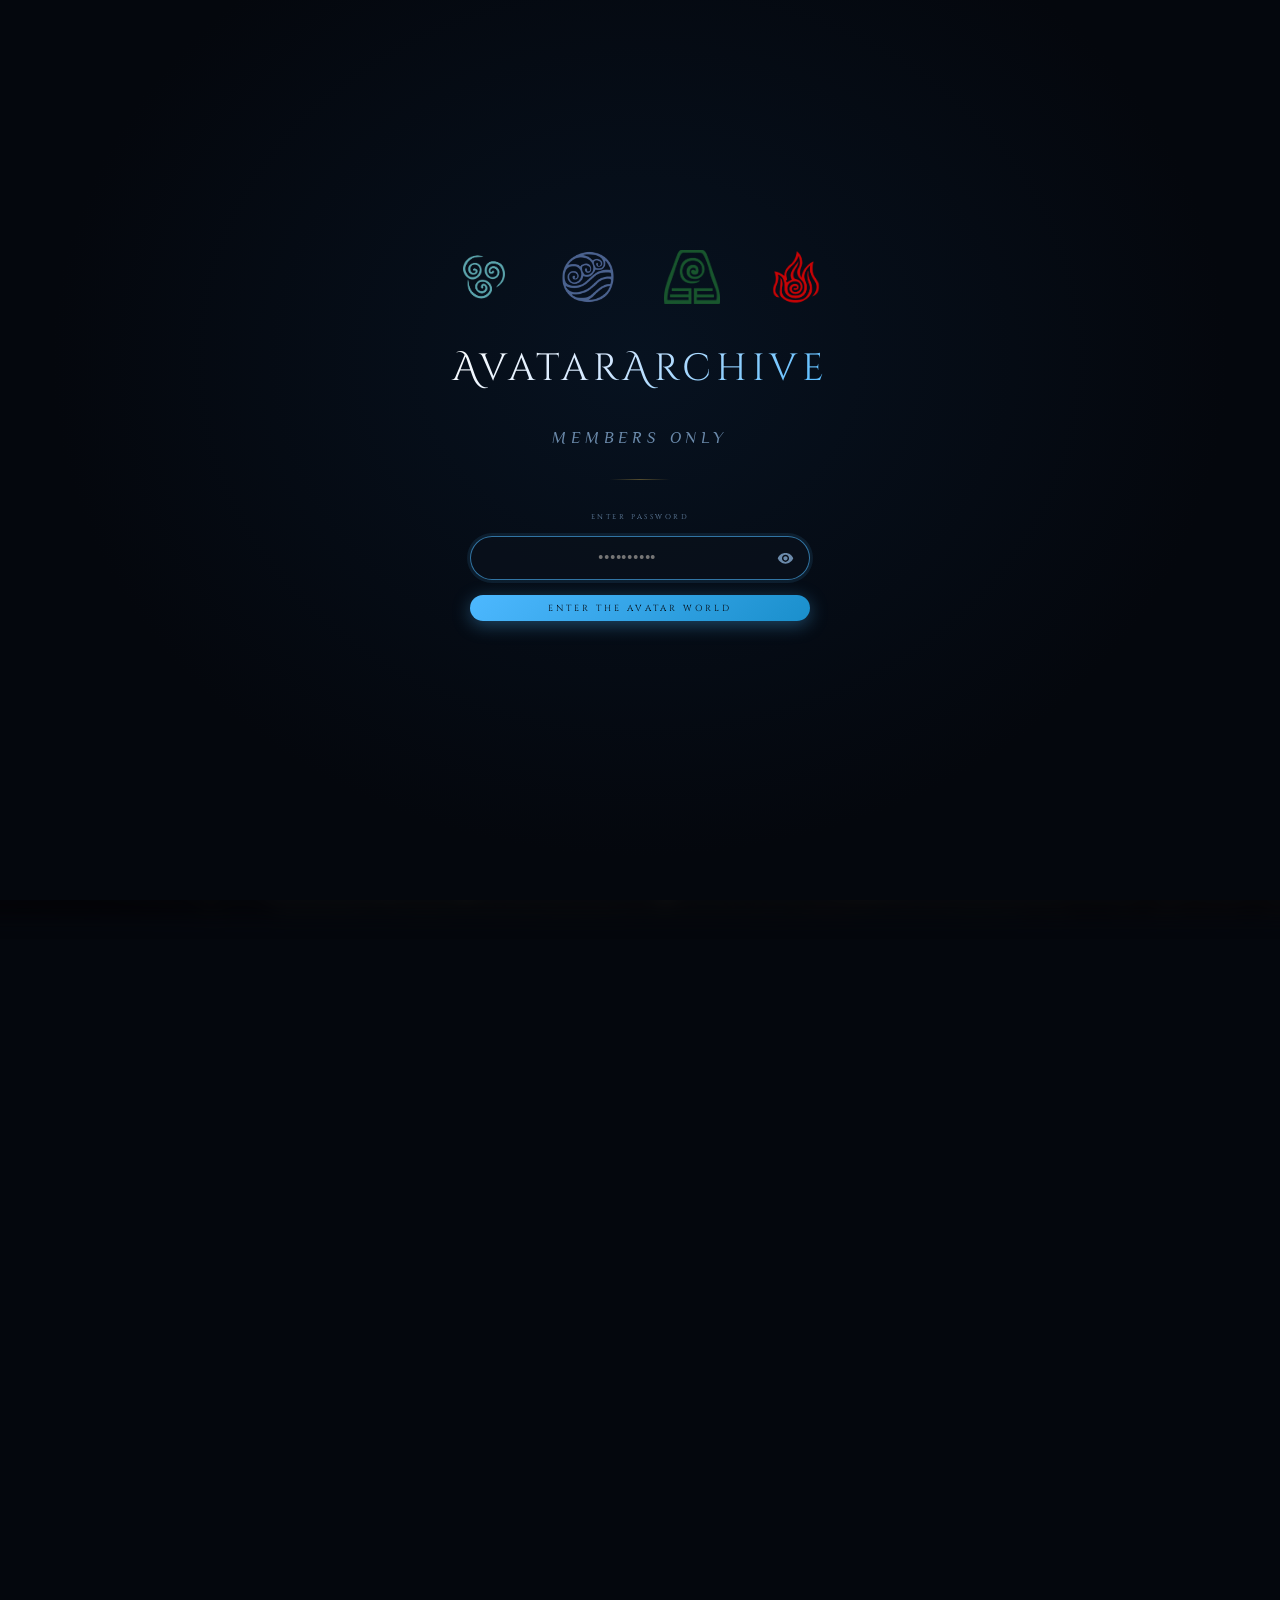
==== atla.html @ b3c2222e "a" ====
<!DOCTYPE html>
<html lang="en">
<head>
  <meta charset="UTF-8">
  <meta name="viewport" content="width=device-width, initial-scale=1.0, viewport-fit=cover">
  <title>Avatar: The Last Airbender — The Original Series</title>
  <meta name="theme-color" content="#04070d">
  <meta name="apple-mobile-web-app-capable" content="yes">
  <meta name="apple-mobile-web-app-status-bar-style" content="black-translucent">
  <meta name="apple-mobile-web-app-title" content="ATLA">
  <link rel="manifest" href="manifest.json">
  <link rel="apple-touch-icon" href="images/favicon.png">
  <link rel="icon" type="image/jpeg" href="images/favicon.png">
  <link rel="preconnect" href="https://fonts.googleapis.com">
  <link rel="preconnect" href="https://fonts.gstatic.com" crossorigin>
  <link rel="preconnect" href="https://github.com" crossorigin>
  <link rel="dns-prefetch" href="https://objects.githubusercontent.com">
  <link href="https://fonts.googleapis.com/css2?family=Cinzel:wght@400;500;700&family=Cinzel+Decorative:wght@400;700;900&family=Philosopher:ital,wght@0,400;0,700;1,400;1,700&display=swap" rel="stylesheet">
  <style>
    *, *::before, *::after { box-sizing: border-box; margin: 0; padding: 0; }
    :root {
      --deep:#04070d;--panel:#0a111c;--blue:#4db8ff;--white:#f0f4ff;
      --muted:#6b8aab;--dim:#2d3f56;--border:rgba(255,255,255,0.06);
      --gold:#c9a84c;--air:#f5c518;--water:#4db8ff;--earth:#6abf69;--fire:#f97316;
    }
    @keyframes slideUp    {from{opacity:0;transform:translateY(36px)}to{opacity:1;transform:translateY(0)}}
    @keyframes overlayOut {from{opacity:1}to{opacity:0}}

    @keyframes shimmer    {0%{background-position:-220% center;opacity:0}4%{opacity:1}30%{background-position:220% center;opacity:1}34%{opacity:0}100%{background-position:220% center;opacity:0}}
    @keyframes framePulse {0%,100%{box-shadow:0 0 0 1px rgba(201,168,76,.18),0 0 40px rgba(201,168,76,.13),0 0 80px rgba(201,168,76,.06),inset 0 1px 0 rgba(255,240,180,.18)}15%,34%{box-shadow:0 0 0 2px rgba(255,220,100,.65),0 0 55px rgba(201,168,76,.45),0 0 110px rgba(201,168,76,.22),inset 0 1px 0 rgba(255,240,180,.35)}}
    @keyframes pulseGlowAir   {0%,100%{filter:drop-shadow(0 0 4px #f5c518)}50%{filter:drop-shadow(0 0 14px #f5c518)}}
    @keyframes pulseGlowWater {0%,100%{filter:drop-shadow(0 0 4px #4db8ff)}50%{filter:drop-shadow(0 0 14px #4db8ff)}}
    @keyframes pulseGlowEarth {0%,100%{filter:drop-shadow(0 0 4px #6abf69)}50%{filter:drop-shadow(0 0 14px #6abf69)}}
    @keyframes pulseGlowFire  {0%,100%{filter:drop-shadow(0 0 4px #f97316)}50%{filter:drop-shadow(0 0 14px #f97316)}}
    @keyframes cornerGlowWater{0%,100%{filter:drop-shadow(0 0 3px #4db8ff)}50%{filter:drop-shadow(0 0 10px #4db8ff)}}
    @keyframes cornerGlowEarth{0%,100%{filter:drop-shadow(0 0 3px #6abf69)}50%{filter:drop-shadow(0 0 10px #6abf69)}}
    @keyframes cornerGlowFire {0%,100%{filter:drop-shadow(0 0 3px #f97316)}50%{filter:drop-shadow(0 0 10px #f97316)}}
    @keyframes cornerGlowAir  {0%,100%{filter:drop-shadow(0 0 3px #f5c518)}50%{filter:drop-shadow(0 0 10px #f5c518)}}
    @keyframes cardIn     {from{opacity:0;transform:translateY(10px)}to{opacity:1;transform:translateY(0)}}
    @keyframes skipPop    {from{opacity:0;transform:translateX(20px)}to{opacity:1;transform:translateX(0)}}
    @keyframes nextSlide  {from{opacity:0;transform:translateY(16px)}to{opacity:1;transform:translateY(0)}}

    body{background:var(--deep);color:var(--white);font-family:'Philosopher',Georgia,serif;min-height:100vh;overflow-x:hidden;}
    .bg-layer{position:fixed;inset:0;background-image:url('images/atlabg.png');background-size:cover;background-position:center top;filter:blur(8px) brightness(.22) saturate(1.4);transform:scale(1.04);z-index:0;}
    .bg-layer::after{content:'';position:absolute;inset:0;background:linear-gradient(to bottom,rgba(4,7,13,.55) 0%,transparent 35%,transparent 65%,rgba(4,7,13,.7) 100%);}

    /* Intro overlay */
    #introOverlay{position:fixed;inset:0;z-index:100;background:rgba(4,7,13,.72);backdrop-filter:blur(2px);display:flex;flex-direction:column;align-items:center;justify-content:center;gap:3rem;cursor:pointer;}
    #introOverlay.fade-out{animation:overlayOut .65s ease forwards;pointer-events:none;}
    .intro-tagline{font-family:'Philosopher',serif;font-size:clamp(.6rem,1.6vw,.8rem);font-style:italic;letter-spacing:.5em;text-transform:uppercase;color:rgba(240,244,255,.8);opacity:0;transition:opacity .6s ease .15s;}
    #introOverlay.symbols-in .intro-tagline{opacity:1;}
    .symbols-grid{display:grid;grid-template-columns:repeat(4,1fr);gap:clamp(2rem,5vw,5rem);align-items:center;justify-items:center;}
    @media(max-width:600px){.symbols-grid{grid-template-columns:repeat(2,1fr);gap:2rem}}
    .sym-item{display:flex;flex-direction:column;align-items:center;gap:.9rem;opacity:0;transform:scale(.78);transition:opacity .55s ease,transform .55s cubic-bezier(.22,1,.36,1);}
    #introOverlay.symbols-in .sym-item{opacity:1;transform:scale(1);}
    .sym-img{width:clamp(64px,8vw,100px);height:clamp(64px,8vw,100px);object-fit:contain;}
    .sym-item.air   .sym-img{animation:pulseGlowAir   2.6s ease-in-out infinite 0s;}
    .sym-item.water .sym-img{animation:pulseGlowWater 2.6s ease-in-out infinite .4s;}
    .sym-item.earth .sym-img{animation:pulseGlowEarth 2.6s ease-in-out infinite .8s;}
    .sym-item.fire  .sym-img{animation:pulseGlowFire  2.6s ease-in-out infinite 1.2s;}
    .sym-label{font-family:'Philosopher',serif;font-size:clamp(.55rem,1.3vw,.7rem);letter-spacing:.3em;text-transform:uppercase;}
    .sym-item.air   .sym-label{color:var(--air);}
    .sym-item.water .sym-label{color:var(--water);}
    .sym-item.earth .sym-label{color:var(--earth);}
    .sym-item.fire  .sym-label{color:var(--fire);}

    /* Page */
    .page{position:relative;z-index:1;min-height:100vh;display:flex;flex-direction:column;}
    .anim-header,.anim-title,.anim-sub,.anim-player{opacity:0;}
    body.page-ready .anim-header {animation:slideUp .7s cubic-bezier(.22,1,.36,1) .05s both;}
    body.page-ready .anim-title  {animation:slideUp .8s cubic-bezier(.22,1,.36,1) .18s both;}
    body.page-ready .anim-sub    {animation:slideUp .8s cubic-bezier(.22,1,.36,1) .30s both;}
    body.page-ready .anim-player {animation:slideUp .9s cubic-bezier(.22,1,.36,1) .42s both;}

    header{padding:1.4rem 4rem;padding-top:max(1.4rem,env(safe-area-inset-top));padding-left:max(4rem,env(safe-area-inset-left));padding-right:max(4rem,env(safe-area-inset-right));display:flex;align-items:center;justify-content:space-between;border-bottom:1px solid var(--border);}
    .back-link{font-family:'Cinzel',serif;font-size:.52rem;letter-spacing:.3em;text-transform:uppercase;color:var(--muted);text-decoration:none;border:1px solid var(--dim);padding:.4em 1.2em;border-radius:30px;transition:color .2s,border-color .2s;display:flex;align-items:center;gap:.5em;}
    .back-link:hover{color:var(--gold);border-color:rgba(201,168,76,.4);}
    .movie-link{font-family:'Cinzel',serif;font-size:.52rem;letter-spacing:.3em;text-transform:uppercase;color:var(--gold);text-decoration:none;border:1px solid rgba(201,168,76,.4);padding:.4em 1.4em;border-radius:30px;transition:color .2s,border-color .2s,background .2s;background:rgba(201,168,76,.06);display:flex;align-items:center;gap:.5em;}
    .movie-link:hover{background:rgba(201,168,76,.14);border-color:rgba(201,168,76,.7);color:#fff;}
    .header-tag{font-family:'Cinzel',serif;font-size:.55rem;letter-spacing:.35em;text-transform:uppercase;color:var(--muted);border:1px solid var(--dim);padding:.4em 1.2em;border-radius:30px;}
    .hero{text-align:center;padding:4rem 2rem 2.5rem;}
    .hero-main{font-family:'Cinzel Decorative',serif;font-weight:900;font-size:clamp(2rem,5vw,4rem);letter-spacing:.1em;background:linear-gradient(135deg,#fff 0%,#b3d4ff 50%,#4db8ff 100%);-webkit-background-clip:text;-webkit-text-fill-color:transparent;background-clip:text;margin-bottom:.4rem; overflow:visible; padding:0.05em 0.1em 0.15em; line-height:1.15;}
    .hero-sub{font-family:'Philosopher',serif;font-style:italic;font-size:clamp(.9rem,2.5vw,1.4rem);color:var(--muted);letter-spacing:.25em;margin-bottom:.6rem;}
    .hero-badge{display:inline-block;font-family:'Cinzel',serif;font-size:.5rem;letter-spacing:.3em;text-transform:uppercase;color:var(--gold);border:1px solid rgba(201,168,76,.35);padding:.35em 1.2em;border-radius:20px;background:rgba(201,168,76,.06);}

    /* Player */
    .player-section{width:100%;max-width:1400px;margin:0 auto;padding:0 clamp(1.5rem,5vw,4rem);}
    .now-playing-bar{display:flex;align-items:center;gap:1rem;padding:.8rem 1.2rem .8rem 0;margin-bottom:.5rem;opacity:0;transition:opacity .4s;}
    .np-dot{width:6px;height:6px;border-radius:50%;background:var(--blue);flex-shrink:0;animation:pulseGlowWater 2s ease-in-out infinite;}
    .np-label{font-family:'Cinzel',serif;font-size:.46rem;letter-spacing:.3em;text-transform:uppercase;color:var(--muted);white-space:nowrap;}
    .np-title{font-family:'Philosopher',serif;font-size:clamp(.85rem,1.5vw,1rem);color:var(--white);font-style:italic;}
    .np-ep{font-family:'Cinzel',serif;font-size:.48rem;letter-spacing:.2em;text-transform:uppercase;color:var(--muted);margin-left:auto;white-space:nowrap;}

    .player-frame{position:relative;padding:5px;border-radius:20px;background:linear-gradient(135deg,rgba(201,168,76,.75) 0%,rgba(120,95,40,.35) 25%,rgba(255,210,100,.55) 50%,rgba(120,95,40,.30) 75%,rgba(201,168,76,.70) 100%);box-shadow:0 0 0 1px rgba(201,168,76,.18),0 0 40px rgba(201,168,76,.13),0 0 80px rgba(201,168,76,.06),inset 0 1px 0 rgba(255,240,180,.18);}
    .player-frame::before{content:'';position:absolute;inset:0;border-radius:20px;background:linear-gradient(105deg,transparent 30%,rgba(255,235,130,.15) 44%,rgba(255,230,120,.55) 50%,rgba(255,235,130,.15) 56%,transparent 70%);background-size:250% 100%;pointer-events:none;z-index:2;opacity:0;}
    .player-frame.shimmer-active::before{animation:shimmer 9s ease-in-out infinite;}
    .player-frame.shimmer-active{animation:framePulse 9s ease-in-out infinite;}
    .corner{position:absolute;z-index:30;width:44px;height:44px;display:flex;align-items:center;justify-content:center;background:rgba(4,7,13,.85);border-radius:50%;box-shadow:0 0 0 1px rgba(201,168,76,.3);}
    .corner-img{width:26px;height:26px;object-fit:contain;opacity:.85;}
    .corner-tl{top:-20px;left:-20px}.corner-tr{top:-20px;right:-20px}.corner-bl{bottom:-20px;left:-20px}.corner-br{bottom:-20px;right:-20px}
    .corner-water{animation:cornerGlowWater 2.6s ease-in-out infinite .4s;}
    .corner-earth{animation:cornerGlowEarth 2.6s ease-in-out infinite .8s;}
    .corner-fire {animation:cornerGlowFire  2.6s ease-in-out infinite 1.2s;}
    .corner-air  {animation:cornerGlowAir   2.6s ease-in-out infinite 0s;}

    .player-shell{position:relative;background:#000;border-radius:16px;overflow:hidden;}
    .player-shell.idle{cursor:none;}
    #mainVideo{display:block;width:100%;aspect-ratio:4/3;background:#000;pointer-events:none;object-fit:contain;}
    :fullscreen #mainVideo,:-webkit-full-screen #mainVideo{width:100vw;height:100vh;max-width:100%;max-height:100%;aspect-ratio:unset;object-fit:contain;}
    .big-play{position:absolute;top:50%;left:50%;transform:translate(-50%,-50%);width:80px;height:80px;border-radius:50%;background:rgba(0,0,0,.4);border:1px solid rgba(255,255,255,.15);backdrop-filter:blur(10px);display:flex;align-items:center;justify-content:center;z-index:10;pointer-events:none;transition:all .4s ease;}
    .big-play svg{width:28px;height:28px;fill:var(--white);margin-left:4px;}
    .big-play.hidden{opacity:0;transform:translate(-50%,-50%) scale(.9);}
    .click-area{position:absolute;inset:0;z-index:11;cursor:pointer;}
    #bufferSpinner{position:absolute;top:50%;left:50%;transform:translate(-50%,-50%);width:44px;height:44px;z-index:15;display:none;pointer-events:none;}
    #bufferSpinner::before{content:'';position:absolute;inset:0;border-radius:50%;border:3px solid rgba(255,255,255,.15);border-top-color:rgba(255,255,255,.8);animation:spinRing .75s linear infinite;}
    @keyframes spinRing{to{transform:rotate(360deg);}}
    @keyframes spinRingReverse{to{transform:rotate(-360deg);}}

    /* Captions */
    #captionBox{position:absolute;bottom:100px;left:50%;transform:translateX(-50%);z-index:19;text-align:center;pointer-events:none;width:max-content;max-width:75%;display:none;opacity:0;transition:opacity .2s;}
    #captionBox.visible{opacity:1;}
    #captionBox span{display:inline;background:rgba(0,0,0,.78);color:#fff;font-family:'Philosopher',serif;font-size:clamp(.9rem,1.8vw,1.2rem);line-height:1.7;padding:.25em .6em;border-radius:3px;box-decoration-break:clone;-webkit-box-decoration-break:clone;text-shadow:0 1px 3px rgba(0,0,0,.6);}
    :fullscreen #captionBox,:-webkit-full-screen #captionBox{bottom:90px;}

    /* Skip Intro */
    #skipIntroBtn{
      position:absolute;bottom:90px;right:24px;z-index:200;
      font-family:'Cinzel',serif;font-size:.56rem;letter-spacing:.2em;text-transform:uppercase;
      color:var(--white);background:rgba(10,15,25,.8);backdrop-filter:blur(12px);
      border:1px solid rgba(255,255,255,.22);border-radius:6px;
      padding:.7em 1.5em;cursor:pointer;display:none;
      transition:background .2s,border-color .2s,color .2s;
      animation:skipPop .35s cubic-bezier(.22,1,.36,1) both;
    }
    #skipIntroBtn:hover{background:rgba(77,184,255,.15);border-color:var(--blue);color:var(--blue);}
    :fullscreen #skipIntroBtn,:-webkit-full-screen #skipIntroBtn{bottom:max(80px,env(safe-area-inset-bottom) + 70px);right:max(32px,env(safe-area-inset-right) + 16px);z-index:9999;}

    /* Next Episode panel */
    #nextEpPanel{
      position:absolute;bottom:90px;right:24px;z-index:200;
      background:rgba(8,12,22,.9);backdrop-filter:blur(20px);
      border:1px solid rgba(255,255,255,.1);border-radius:14px;
      padding:1.2rem 1.4rem;min-width:250px;max-width:310px;
      display:none;
      animation:nextSlide .4s cubic-bezier(.22,1,.36,1) both;
    }
    #nextEpPanel.visible{display:block;}
    :fullscreen #nextEpPanel,:-webkit-full-screen #nextEpPanel{bottom:max(80px,env(safe-area-inset-bottom) + 70px);right:max(32px,env(safe-area-inset-right) + 16px);z-index:9999;}
    .nep-eyebrow{font-family:'Cinzel',serif;font-size:.44rem;letter-spacing:.3em;text-transform:uppercase;color:var(--muted);margin-bottom:.35rem;}
    .nep-title{font-family:'Philosopher',serif;font-size:.98rem;color:var(--white);margin-bottom:.85rem;line-height:1.35;font-style:italic;}
    .nep-btn{width:100%;font-family:'Cinzel',serif;font-size:.52rem;letter-spacing:.18em;text-transform:uppercase;background:var(--blue);color:#000;border:none;border-radius:7px;padding:.75em 1em;cursor:pointer;transition:filter .2s;position:relative;overflow:hidden;}
    .nep-btn:hover{filter:brightness(1.15);}
    .nep-progress{position:absolute;left:0;top:0;bottom:0;background:rgba(0,0,0,.2);pointer-events:none;}
    .nep-skip{display:block;font-family:'Philosopher',serif;font-style:italic;font-size:.72rem;color:var(--muted);margin-top:.5rem;text-align:center;cursor:pointer;transition:color .2s;}
    .nep-skip:hover{color:var(--white);}

    /* Controls — floating centered pill */
    .controls{position:absolute;bottom:18px;left:50%;transform:translateX(-50%);width:calc(100% - 48px);max-width:700px;z-index:20;background:rgba(8,12,22,.78);backdrop-filter:blur(28px);border:1px solid rgba(255,255,255,.10);border-radius:18px;padding:12px 20px;transition:opacity .4s ease,transform .4s ease;}
    .player-shell.idle .controls{opacity:0;pointer-events:none;transform:translateX(-50%) translateY(8px);}
    @media(max-width:768px){
      .controls{bottom:10px;width:calc(100% - 20px);padding:8px 12px;border-radius:14px;}
      .ctrls-row{flex-wrap:nowrap;gap:4px;}
      .vol-wrap{display:none;}
      .time-disp{font-size:.55rem;margin-left:4px;}
      header{padding:max(1rem,env(safe-area-inset-top)) max(1.2rem,env(safe-area-inset-right)) 1rem max(1.2rem,env(safe-area-inset-left));}
    }
    /* Speed button + popup */
    .speed-wrap{display:flex;align-items:center;position:relative;}
    .speed-btn{background:none;border:1px solid transparent;cursor:pointer;font-family:'Cinzel',serif;font-size:.5rem;letter-spacing:.06em;color:rgba(255,255,255,.6);padding:.3em .55em;border-radius:4px;transition:color .2s,border-color .2s;white-space:nowrap;}
    .speed-btn:hover{color:var(--white);border-color:rgba(255,255,255,.25);}
    .speed-btn.active{color:var(--blue);border-color:var(--blue);}
    .speed-menu{position:absolute;bottom:calc(100% + 10px);right:0;background:rgba(6,10,20,.97);border:1px solid rgba(255,255,255,.13);border-radius:12px;padding:5px;display:none;flex-direction:column;min-width:72px;backdrop-filter:blur(24px);box-shadow:0 8px 32px rgba(0,0,0,.6);z-index:50;}
    .speed-menu.open{display:flex;}
    .speed-opt{font-family:'Cinzel',serif;font-size:.48rem;letter-spacing:.06em;color:rgba(255,255,255,.55);padding:.45em .8em;border-radius:7px;cursor:pointer;text-align:center;transition:background .15s,color .15s;}
    .speed-opt:hover{background:rgba(255,255,255,.08);color:var(--white);}
    .speed-opt.active{color:var(--blue);background:rgba(77,184,255,.08);}
    /* Picture Quality panel */
    .pq-wrap{display:flex;align-items:center;position:relative;}
    .pq-btn{background:none;border:1px solid transparent;cursor:pointer;font-family:'Cinzel',serif;font-size:.52rem;letter-spacing:.04em;color:rgba(255,255,255,.6);padding:.3em .55em;border-radius:4px;transition:color .2s,border-color .2s;line-height:1;}
    .pq-btn:hover{color:var(--white);border-color:rgba(255,255,255,.25);}
    .pq-btn.active{color:var(--gold);border-color:rgba(201,168,76,.6);}
    .pq-menu{position:absolute;bottom:calc(100% + 10px);right:0;background:rgba(6,10,20,.97);border:1px solid rgba(255,255,255,.13);border-radius:12px;padding:12px 14px;display:none;flex-direction:column;gap:8px;min-width:170px;backdrop-filter:blur(24px);box-shadow:0 8px 32px rgba(0,0,0,.6);z-index:50;}
    .pq-menu.open{display:flex;}
    .pq-row{display:flex;align-items:center;gap:8px;}
    .pq-label{font-family:'Cinzel',serif;font-size:.44rem;letter-spacing:.1em;color:var(--muted);white-space:nowrap;min-width:64px;}
    .pq-slider{-webkit-appearance:none;appearance:none;flex:1;height:3px;border-radius:4px;cursor:pointer;outline:none;border:none;background:rgba(255,255,255,.15);}
    .pq-slider::-webkit-slider-thumb{-webkit-appearance:none;width:12px;height:12px;border-radius:50%;background:var(--gold);cursor:pointer;}
    .pq-slider::-moz-range-thumb{width:12px;height:12px;border-radius:50%;background:var(--gold);cursor:pointer;border:none;}
    .pq-val{font-family:'Cinzel',serif;font-size:.44rem;color:var(--muted);min-width:30px;text-align:right;}
    .pq-reset{font-family:'Cinzel',serif;font-size:.42rem;letter-spacing:.1em;text-transform:uppercase;color:rgba(255,255,255,.3);border:none;background:none;cursor:pointer;padding:.3em 0;text-align:center;transition:color .2s;}
    .pq-reset:hover{color:var(--white);}
    /* OSD toast */
    @keyframes osdIn{from{opacity:0;transform:translate(-50%,-50%) scale(.85);}to{opacity:1;transform:translate(-50%,-50%) scale(1);}}
    @keyframes osdOut{from{opacity:1;}to{opacity:0;}}
    #osdToast{position:absolute;top:50%;left:50%;transform:translate(-50%,-50%);background:rgba(10,15,28,.72);backdrop-filter:blur(14px);border:1px solid rgba(255,255,255,.12);border-radius:12px;padding:.7em 1.3em;font-family:'Cinzel',serif;font-size:.7rem;letter-spacing:.2em;text-transform:uppercase;color:var(--white);pointer-events:none;z-index:25;opacity:0;}
    #osdToast.show{animation:osdIn .18s ease forwards;}
    #osdToast.hide{animation:osdOut .35s ease forwards;}
    .progress{position:relative;height:18px;display:flex;align-items:center;margin-bottom:10px;cursor:pointer;}
    .progress-track{position:absolute;left:0;right:0;height:3px;background:rgba(255,255,255,.1);border-radius:4px;}
    .prog-buf{position:absolute;left:0;top:0;bottom:0;background:rgba(255,255,255,.18);border-radius:4px;width:0%;pointer-events:none;}
    .prog-fill{position:absolute;left:0;top:0;bottom:0;background:var(--blue);border-radius:4px;width:0%;}
    .prog-thumb{position:absolute;top:50%;left:0%;width:13px;height:13px;border-radius:50%;background:var(--white);transform:translate(-50%,-50%);opacity:0;transition:opacity .2s;pointer-events:none;box-shadow:0 0 4px rgba(0,0,0,.5);}
    .progress:hover .prog-thumb{opacity:1;}
    .ctrls-row{display:flex;align-items:center;gap:10px;}
    .cbtn{background:none;border:none;cursor:pointer;color:rgba(255,255,255,.6);width:36px;height:36px;display:flex;align-items:center;justify-content:center;transition:color .2s;}
    .cbtn:hover{color:var(--white);}
    .cbtn svg{width:20px;height:20px;}
    #ccBtn{font-family:'Cinzel',serif;font-size:.52rem;font-weight:700;letter-spacing:.06em;border-radius:4px;border:1px solid transparent;transition:color .2s,border-color .2s;}
    #ccBtn.active{color:var(--blue);border-color:var(--blue);}
    .vol-wrap{display:flex;align-items:center;gap:6px;}
    .vol-slider{-webkit-appearance:none;appearance:none;width:70px;height:3px;border-radius:4px;cursor:pointer;outline:none;border:none;}
    .vol-slider::-webkit-slider-thumb{-webkit-appearance:none;width:12px;height:12px;border-radius:50%;background:var(--white);cursor:pointer;}
    .vol-slider::-moz-range-thumb{width:12px;height:12px;border-radius:50%;background:var(--white);cursor:pointer;border:none;}
    .time-disp{font-family:'Cinzel',serif;font-size:.65rem;color:rgba(255,255,255,.5);margin-left:8px;}
    .time-disp b{color:var(--white);}
    .flex-grow{flex:1;}
    :fullscreen .player-shell,:-webkit-full-screen .player-shell{width:100vw;height:100vh;border-radius:0;display:flex;flex-direction:column;justify-content:center;background:#000;}
    :fullscreen #mainVideo,:-webkit-full-screen #mainVideo{width:100vw;height:100vh;max-width:100%;max-height:100%;aspect-ratio:unset;object-fit:contain;}
    :fullscreen .controls,:-webkit-full-screen .controls{bottom:24px;left:50%;transform:translateX(-50%);width:calc(100% - 56px);}
    :fullscreen .player-shell.idle .controls,:-webkit-full-screen .player-shell.idle .controls{opacity:0;pointer-events:none;transform:translateX(-50%) translateY(8px);}

    /* Below player */
    .below-player{width:100%;max-width:1400px;margin:0 auto;padding:3rem clamp(1.5rem,5vw,4rem) 6rem;display:flex;flex-direction:column;gap:0;}
    .section-divider{display:flex;align-items:center;gap:1rem;margin-bottom:2.5rem;}
    .section-divider-line{flex:1;height:1px;background:var(--border);}
    .section-divider-inner{display:flex;align-items:center;gap:.7rem;white-space:nowrap;}
    .section-divider-title{font-family:'Cinzel',serif;font-size:.55rem;letter-spacing:.35em;text-transform:uppercase;color:var(--muted);}
    .divider-sym{width:14px;height:14px;object-fit:contain;opacity:.55;animation:pulseGlowAir 2.6s ease-in-out infinite;}

    /* ── Netflix-style book selector ── */
    .season-bar{display:flex;align-items:center;gap:1.2rem;margin-bottom:2rem;position:relative;}
    .season-label{font-family:'Cinzel',serif;font-size:.5rem;letter-spacing:.3em;text-transform:uppercase;color:var(--muted);white-space:nowrap;}

    /* The pill that shows the current book and acts as trigger */
    .season-pill-wrap{position:relative;}
    .season-pill{display:flex;align-items:center;gap:.6em;font-family:'Cinzel Decorative',serif;font-size:clamp(.7rem,1.5vw,.88rem);letter-spacing:.06em;color:var(--white);background:rgba(10,17,28,.8);border:1px solid rgba(255,255,255,.14);border-radius:30px;padding:.5em 1.1em .5em .9em;cursor:pointer;transition:border-color .2s,background .2s;user-select:none;}
    .season-pill:hover{border-color:rgba(255,255,255,.3);background:rgba(20,30,50,.9);}
    .season-pill.open{border-color:rgba(255,255,255,.3);background:rgba(20,30,50,.9);}
    .season-pill-sym{width:18px;height:18px;object-fit:contain;flex-shrink:0;}
    .season-pill-chevron{width:14px;height:14px;margin-left:.2em;transition:transform .25s;flex-shrink:0;opacity:.6;}
    .season-pill.open .season-pill-chevron{transform:rotate(180deg);}

    /* Dropdown panel — fixed to viewport so it's never clipped */
    .season-dropdown{position:fixed;z-index:200;background:rgba(8,14,26,.97);border:1px solid rgba(255,255,255,.12);border-radius:14px;padding:.5rem;min-width:220px;backdrop-filter:blur(20px);box-shadow:0 12px 40px rgba(0,0,0,.6);opacity:0;transform:translateY(-6px);pointer-events:none;transition:opacity .2s,transform .2s;}
    .season-dropdown.open{opacity:1;transform:translateY(0);pointer-events:all;}
    .season-opt{display:flex;align-items:center;gap:.75rem;padding:.7rem 1rem;border-radius:9px;cursor:pointer;transition:background .15s;user-select:none;}
    .season-opt:hover{background:rgba(255,255,255,.07);}
    .season-opt.active{background:rgba(255,255,255,.06);}
    .season-opt-sym{width:22px;height:22px;object-fit:contain;flex-shrink:0;}
    .season-opt-sym[data-b="1"]{animation:pulseGlowWater 2.4s ease-in-out infinite;}
    .season-opt-sym[data-b="2"]{animation:pulseGlowEarth 2.4s ease-in-out infinite;}
    .season-opt-sym[data-b="3"]{animation:pulseGlowFire  2.4s ease-in-out infinite;}
    .season-opt-info{}
    .season-opt-name{font-family:'Cinzel Decorative',serif;font-size:.78rem;letter-spacing:.04em;}
    .season-opt-name[data-b="1"]{color:var(--water);}
    .season-opt-name[data-b="2"]{color:var(--earth);}
    .season-opt-name[data-b="3"]{color:var(--fire);}
    .season-opt-count{font-family:'Philosopher',serif;font-size:.72rem;color:var(--muted);font-style:italic;margin-top:.1rem;}
    .season-opt-check{margin-left:auto;width:14px;height:14px;opacity:0;flex-shrink:0;}
    .season-opt.active .season-opt-check{opacity:1;}

    /* Episode grid */
    .episode-grid{display:grid;grid-template-columns:repeat(auto-fill,minmax(200px,1fr));gap:.75rem;padding:.5rem 0 2rem;}
    .ep-card{background:rgba(10,17,28,.65);border:1px solid var(--border);border-radius:10px;padding:1rem 1.1rem;cursor:pointer;transition:border-color .2s,background .2s,transform .15s,box-shadow .2s;animation:cardIn .3s ease both;}
    .ep-card:hover{background:rgba(15,25,40,.9);transform:translateY(-2px);box-shadow:0 8px 24px rgba(0,0,0,.35);}
    .ep-card.playing[data-b="1"]{border-color:rgba(77,184,255,.5);background:rgba(77,184,255,.07);box-shadow:0 0 18px rgba(77,184,255,.1);}
    .ep-card.playing[data-b="2"]{border-color:rgba(106,191,105,.5);background:rgba(106,191,105,.07);box-shadow:0 0 18px rgba(106,191,105,.1);}
    .ep-card.playing[data-b="3"]{border-color:rgba(249,115,22,.5);background:rgba(249,115,22,.07);box-shadow:0 0 18px rgba(249,115,22,.1);}
    .ep-card-top{display:flex;justify-content:space-between;align-items:flex-start;margin-bottom:.4rem;}
    .ep-num{font-family:'Cinzel',serif;font-size:.43rem;letter-spacing:.3em;text-transform:uppercase;color:var(--muted);}
    .ep-now-dot{width:6px;height:6px;border-radius:50%;flex-shrink:0;margin-top:3px;display:none;}
    .ep-card.playing[data-b="1"] .ep-now-dot{display:block;background:var(--water);animation:pulseGlowWater 2s ease-in-out infinite;}
    .ep-card.playing[data-b="2"] .ep-now-dot{display:block;background:var(--earth);animation:pulseGlowEarth 2s ease-in-out infinite;}
    .ep-card.playing[data-b="3"] .ep-now-dot{display:block;background:var(--fire);animation:pulseGlowFire  2s ease-in-out infinite;}
    .ep-title-text{font-family:'Philosopher',serif;font-size:.88rem;color:var(--white);line-height:1.4;}

    /* Info panel */
    .info-panel{display:flex;gap:3rem;flex-wrap:wrap;margin-bottom:3.5rem;}
    .info-main{flex:1;min-width:260px;}
    .info-title{font-family:'Cinzel Decorative',serif;font-size:clamp(1.1rem,2.5vw,1.6rem);letter-spacing:.06em;margin-bottom:.6rem;background:linear-gradient(135deg,#fff 0%,#b3d4ff 50%,#4db8ff 100%);-webkit-background-clip:text;-webkit-text-fill-color:transparent;background-clip:text;}
    .info-meta{font-family:'Cinzel',serif;font-size:.5rem;letter-spacing:.2em;text-transform:uppercase;color:var(--muted);margin-bottom:.9rem;display:flex;align-items:center;gap:.5rem;flex-wrap:wrap;}
    .dot{opacity:.4;}
    .genre-tags{display:flex;flex-wrap:wrap;gap:.4rem;margin-bottom:1.1rem;}
    .genre-tag{font-family:'Cinzel',serif;font-size:.42rem;letter-spacing:.2em;text-transform:uppercase;color:var(--muted);border:1px solid var(--dim);padding:.3em .9em;border-radius:20px;background:rgba(255,255,255,.03);}
    .info-synopsis{font-family:'Philosopher',serif;font-size:clamp(.85rem,1.5vw,.98rem);color:rgba(240,244,255,.75);line-height:1.75;}
    .info-divider{width:1px;background:var(--border);flex-shrink:0;align-self:stretch;}
    .info-stats{display:flex;flex-direction:column;gap:1.1rem;min-width:220px;}
    .stat-item{display:flex;flex-direction:column;gap:.2rem;}
    .stat-label{font-family:'Cinzel',serif;font-size:.42rem;letter-spacing:.25em;text-transform:uppercase;color:var(--muted);}
    .stat-value{font-family:'Philosopher',serif;font-size:.9rem;color:var(--white);}
    /* About section */
    .about-section{display:flex;gap:3rem;flex-wrap:wrap;margin-bottom:3rem;}
    .about-text{flex:2;min-width:260px;display:flex;flex-direction:column;gap:1rem;}
    .about-text p{font-family:'Philosopher',serif;font-size:clamp(.85rem,1.5vw,.98rem);color:rgba(240,244,255,.72);line-height:1.8;}
    .about-side{flex:1;min-width:220px;display:flex;flex-direction:column;gap:1.2rem;}
    .about-fact{border-left:2px solid var(--dim);padding-left:1rem;}
    .about-fact-label{font-family:'Cinzel',serif;font-size:.42rem;letter-spacing:.25em;text-transform:uppercase;color:var(--muted);margin-bottom:.25rem;}
    .about-fact-value{font-family:'Philosopher',serif;font-size:.88rem;color:var(--white);line-height:1.5;}
    @media(max-width:768px){.info-panel{flex-direction:column;}.info-divider{display:none;}.about-section{flex-direction:column;}}


    /* ── Keyboard shortcuts modal ── */
    #shortcutsModal {
      position:fixed;inset:0;z-index:400;
      background:rgba(4,7,13,.88);backdrop-filter:blur(10px);
      display:none;align-items:center;justify-content:center;
    }
    #shortcutsModal.open{display:flex;}
    .shortcuts-box {
      background:rgba(8,14,26,.98);border:1px solid rgba(255,255,255,.1);
      border-radius:16px;padding:2rem 2.2rem;max-width:380px;width:90%;
      box-shadow:0 20px 64px rgba(0,0,0,.7);
    }
    .shortcuts-title {
      font-family:'Cinzel Decorative',serif;font-size:.9rem;letter-spacing:.08em;
      color:var(--gold);margin-bottom:1.4rem;text-align:center;
    }
    .shortcuts-grid{display:flex;flex-direction:column;gap:.55rem;margin-bottom:1.4rem;}
    .sk-row{display:flex;align-items:center;justify-content:space-between;gap:1rem;}
    .sk-key {
      font-family:'Cinzel',serif;font-size:.46rem;letter-spacing:.12em;
      color:var(--white);background:rgba(255,255,255,.08);border:1px solid rgba(255,255,255,.16);
      border-radius:5px;padding:.3em .7em;white-space:nowrap;min-width:60px;text-align:center;
    }
    .sk-desc{font-family:'Philosopher',serif;font-size:.84rem;color:var(--muted);}
    .shortcuts-close {
      width:100%;font-family:'Cinzel',serif;font-size:.5rem;letter-spacing:.2em;text-transform:uppercase;
      color:var(--muted);background:none;border:1px solid var(--dim);border-radius:30px;
      padding:.6em 1em;cursor:pointer;transition:color .2s,border-color .2s;
    }
    .shortcuts-close:hover{color:var(--white);border-color:rgba(255,255,255,.3);}

    /* ── Episode card progress bar & watched state ── */
    .ep-card{position:relative;}
    .ep-prog-bar {
      position:absolute;bottom:0;left:0;right:0;height:2px;
      background:rgba(255,255,255,.07);border-radius:0 0 10px 10px;overflow:hidden;
    }
    .ep-prog-fill{height:100%;border-radius:0 0 10px 10px;transition:width .3s;}
    .ep-card[data-b="1"] .ep-prog-fill{background:var(--water);}
    .ep-card[data-b="2"] .ep-prog-fill{background:var(--earth);}
    .ep-card[data-b="3"] .ep-prog-fill{background:var(--fire);}
    .ep-card[data-b="4"] .ep-prog-fill{background:var(--air);}
    .ep-watched-check {
      position:absolute;top:.5rem;right:.5rem;
      width:16px;height:16px;border-radius:50%;
      display:none;align-items:center;justify-content:center;
      background:rgba(106,191,105,.2);border:1px solid rgba(106,191,105,.5);
    }
    .ep-watched-check svg{width:9px;height:9px;fill:#6abf69;}
    .ep-card.watched .ep-watched-check{display:flex;}



    /* Watermark */
    .jeffrey-watermark{position:fixed;bottom:14px;right:18px;z-index:50;display:inline-flex;align-items:center;gap:5px;text-decoration:none;font-family:'Cinzel',serif;font-size:.42rem;letter-spacing:.2em;text-transform:uppercase;color:rgba(107,138,171,.45);transition:color .2s,opacity .2s;opacity:.6;}
    .jeffrey-watermark:hover{color:rgba(240,244,255,.7);opacity:1;}
    [data-reveal]{opacity:0;transform:translateY(32px);transition:opacity .75s cubic-bezier(.22,1,.36,1),transform .75s cubic-bezier(.22,1,.36,1);}
    [data-reveal].revealed{opacity:1;transform:translateY(0);}
    @media(max-width:768px){header{padding:1.5rem 2rem;}.episode-grid{grid-template-columns:repeat(auto-fill,minmax(150px,1fr));}}
  
    /* ── Cross-page theme variables ── */
    body.theme-parchment {
      --deep:#f5efe0; --panel:#ede4ce; --white:#1a1008; --muted:#7a6040;
      --dim:#b8a880; --border:rgba(0,0,0,0.10); --gold:#9a6820;
      --card-bg: linear-gradient(160deg,rgba(255,250,235,.97) 0%,rgba(245,238,215,.99) 100%);
    }
    body.theme-water {
      --deep:#dff0f8; --panel:#c8e4f2; --white:#0a1a2e; --muted:#3a6080;
      --dim:#7ab0cc; --border:rgba(0,0,0,0.09);
      --card-bg: linear-gradient(160deg,rgba(220,240,252,.97) 0%,rgba(200,228,245,.99) 100%);
    }
    body.theme-earth {
      --deep:#f0f4e8; --panel:#e2ead0; --white:#1a2008; --muted:#5a7040;
      --dim:#a0b878; --border:rgba(0,0,0,0.09);
      --card-bg: linear-gradient(160deg,rgba(238,245,220,.97) 0%,rgba(224,235,200,.99) 100%);
    }
    body.theme-parchment .bg-layer { filter: blur(8px) brightness(0.45) saturate(.7); }
    body.theme-water    .bg-layer  { filter: blur(8px) brightness(0.4) saturate(1.2) hue-rotate(190deg); }
    body.theme-earth    .bg-layer  { filter: blur(8px) brightness(0.4) saturate(1.1) hue-rotate(55deg); }
    body.theme-parchment,body.theme-water,body.theme-earth { background: var(--deep); color: var(--white); }
    body.theme-parchment header,body.theme-water header,body.theme-earth header { border-color: rgba(0,0,0,.1); }
    body.theme-parchment .back-link,body.theme-water .back-link,body.theme-earth .back-link { color: var(--muted); border-color: var(--dim); }
    body.theme-parchment .header-tag,body.theme-water .header-tag,body.theme-earth .header-tag { color: var(--muted); border-color: var(--dim); }
    body.theme-parchment .ep-card,body.theme-water .ep-card,body.theme-earth .ep-card { background: rgba(255,255,255,.6); border-color: rgba(0,0,0,.1); }
    body.theme-parchment .ep-title-text,body.theme-water .ep-title-text,body.theme-earth .ep-title-text { color: var(--white); }
    body.theme-parchment .ep-num,body.theme-water .ep-num,body.theme-earth .ep-num { color: var(--muted); }
    body.theme-parchment .section-divider-line,body.theme-water .section-divider-line,body.theme-earth .section-divider-line { background: rgba(0,0,0,.1); }
    body.theme-parchment .info-title,body.theme-water .info-title,body.theme-earth .info-title { -webkit-text-fill-color: rgba(240,228,196,.95); color: rgba(240,228,196,.95); }
    body.theme-parchment .info-synopsis,body.theme-water .info-synopsis,body.theme-earth .info-synopsis { color: rgba(235,222,190,.85); }
    body.theme-parchment .genre-tag,body.theme-water .genre-tag,body.theme-earth .genre-tag { color: rgba(220,200,160,.8); border-color: rgba(220,200,160,.25); }
    body.theme-parchment .stat-value,body.theme-water .stat-value,body.theme-earth .stat-value { color: rgba(240,228,196,.9); }
    body.theme-parchment .about-text p,body.theme-water .about-text p,body.theme-earth .about-text p { color: rgba(235,222,190,.82); }
    body.theme-parchment .about-fact-value,body.theme-water .about-fact-value,body.theme-earth .about-fact-value { color: rgba(240,228,196,.9); }
    body.theme-parchment .viewer-controls,body.theme-water .viewer-controls,body.theme-earth .viewer-controls { background: rgba(255,255,255,.88); }
    body.theme-parchment .vcbtn,body.theme-water .vcbtn,body.theme-earth .vcbtn { color: var(--muted); border-color: var(--dim); }
    body.theme-parchment .book-card,body.theme-water .book-card,body.theme-earth .book-card { background: rgba(255,255,255,.65); border-color: rgba(0,0,0,.1); }
    body.theme-parchment .book-title-text,body.theme-water .book-title-text,body.theme-earth .book-title-text { color: var(--white); }
    body.theme-parchment .game-card,body.theme-water .game-card,body.theme-earth .game-card { background: rgba(255,255,255,.65); border-color: rgba(0,0,0,.1); }
    body.theme-parchment .game-title,body.theme-water .game-title,body.theme-earth .game-title { color: var(--white); }
    body.theme-parchment .game-desc,body.theme-water .game-desc,body.theme-earth .game-desc { color: var(--muted); }
    body.theme-parchment .game-tag,body.theme-water .game-tag,body.theme-earth .game-tag { color: var(--muted); border-color: var(--dim); }
</style>
</head>
<body>
<script>
/* Apply saved theme immediately */
(function(){
  var t=localStorage.getItem("avatarhub_theme");
  if(t&&t!=="dark") document.body.classList.add(t);
})();
</script>
<script>
/* ══ PASSWORD GATE — runs before anything renders ══
   Stored in localStorage — only need to enter once ever.
   Hash: simple obfuscated check (not cryptographic — just keeps casual visitors out). */
(function(){
  var PASS = 'AvatarAang';
  var KEY  = 'avatarhub_auth';
  if (localStorage.getItem(KEY) === '1') return; // already authed this session

  /* Inject gate CSS */
  var style = document.createElement('style');
  style.textContent = [
    '#avatarGate{position:fixed;inset:0;z-index:99999;display:flex;flex-direction:column;align-items:center;justify-content:center;gap:2rem;',
    'background:radial-gradient(ellipse at 50% 40%,#071220 0%,#04070d 65%);',
    'font-family:"Cinzel",Georgia,serif;}',
    '#avatarGate .gate-symbols{display:flex;align-items:center;gap:clamp(1.2rem,4vw,3rem);margin-bottom:.5rem;}',
    '#avatarGate .gate-sym{width:clamp(36px,5vw,56px);height:clamp(36px,5vw,56px);object-fit:contain;opacity:.8;}',
    '#avatarGate .gate-title{font-family:"Cinzel Decorative",Georgia,serif;font-size:clamp(1.4rem,4vw,2.4rem);',
    'letter-spacing:.12em;background:linear-gradient(135deg,#fff 0%,#d4e8ff 40%,#4db8ff 100%);',
    '-webkit-background-clip:text;-webkit-text-fill-color:transparent;background-clip:text;text-align:center;overflow:visible;padding:0.05em 0.1em 0.15em;line-height:1.15;}',
    '#avatarGate .gate-sub{font-family:"Philosopher",Georgia,serif;font-style:italic;font-size:clamp(.75rem,1.8vw,1rem);',
    'color:#6b8aab;letter-spacing:.3em;text-transform:uppercase;text-align:center;}',
    '#avatarGate .gate-form{display:flex;flex-direction:column;align-items:center;gap:.9rem;width:min(340px,88vw);}',
    '#avatarGate .gate-label{font-size:.44rem;letter-spacing:.35em;text-transform:uppercase;color:#6b8aab;}',
    '#avatarGate .gate-input-wrap{position:relative;width:100%;}',
    '#avatarGate .gate-input{width:100%;background:rgba(10,17,28,.85);border:1px solid rgba(77,184,255,.25);',
    'border-radius:30px;color:#f0f4ff;font-family:"Philosopher",Georgia,serif;font-size:1rem;',
    'padding:.75em 3rem .75em 1.4em;outline:none;letter-spacing:.05em;',
    'transition:border-color .25s,box-shadow .25s;text-align:center;}',
    '#avatarGate .gate-input:focus{border-color:rgba(77,184,255,.6);box-shadow:0 0 0 3px rgba(77,184,255,.1);}',
    '#avatarGate .gate-eye{position:absolute;right:.85rem;top:50%;transform:translateY(-50%);',
    'background:none;border:none;cursor:pointer;color:#6b8aab;padding:.2em;display:flex;align-items:center;}',
    '#avatarGate .gate-eye:hover{color:#4db8ff;}',
    '#avatarGate .gate-btn{width:100%;font-family:"Cinzel",Georgia,serif;font-size:.55rem;letter-spacing:.35em;',
    'text-transform:uppercase;color:#04070d;background:linear-gradient(135deg,#4db8ff,#1a8fcc);',
    'border:none;border-radius:30px;padding:.8em 1.5em;cursor:pointer;',
    'transition:opacity .2s,transform .15s,box-shadow .2s;',
    'box-shadow:0 4px 18px rgba(77,184,255,.35);}',
    '#avatarGate .gate-btn:hover{opacity:.92;box-shadow:0 6px 24px rgba(77,184,255,.5);}',
    '#avatarGate .gate-btn:active{transform:scale(.97);}',
    '#avatarGate .gate-err{font-family:"Philosopher",Georgia,serif;font-style:italic;',
    'font-size:.82rem;color:#f97316;letter-spacing:.08em;opacity:0;transition:opacity .3s;min-height:1.2em;}',
    '#avatarGate .gate-err.show{opacity:1;}',
    '@keyframes gateShake{0%,100%{transform:translateX(0)}20%{transform:translateX(-8px)}40%{transform:translateX(8px)}60%{transform:translateX(-6px)}80%{transform:translateX(6px)}}',
    '#avatarGate .gate-form.shake{animation:gateShake .4s cubic-bezier(.36,.07,.19,.97) both;}',
    '@keyframes gatePulseAir{0%,100%{filter:drop-shadow(0 0 4px #f5c518)}50%{filter:drop-shadow(0 0 14px #f5c518)}}',
    '@keyframes gatePulseWater{0%,100%{filter:drop-shadow(0 0 4px #4db8ff)}50%{filter:drop-shadow(0 0 14px #4db8ff)}}',
    '@keyframes gatePulseEarth{0%,100%{filter:drop-shadow(0 0 4px #6abf69)}50%{filter:drop-shadow(0 0 14px #6abf69)}}',
    '@keyframes gatePulseFire{0%,100%{filter:drop-shadow(0 0 4px #f97316)}50%{filter:drop-shadow(0 0 14px #f97316)}}',
    '@keyframes gateIn{from{opacity:0;transform:translateY(18px)}to{opacity:1;transform:translateY(0)}}',
    '#avatarGate .gate-form{animation:gateIn .55s cubic-bezier(.22,1,.36,1) .2s both;}',
    '#avatarGate .gate-title{animation:gateIn .55s cubic-bezier(.22,1,.36,1) .05s both;}',
    '#avatarGate .gate-sub{animation:gateIn .55s cubic-bezier(.22,1,.36,1) .12s both;}',
    '@keyframes gateOut{to{opacity:0;transform:scale(1.04)}}',
    '#avatarGate.leaving{animation:gateOut .5s cubic-bezier(.4,0,1,1) both;pointer-events:none;}',
    '#avatarGate .gate-divider{width:60px;height:1px;background:linear-gradient(to right,transparent,rgba(201,168,76,.4),transparent);}',
  ].join('');
  document.head.appendChild(style);

  /* Build gate HTML */
  var gate = document.createElement('div');
  gate.id = 'avatarGate';
  gate.innerHTML =
    '<div class="gate-symbols">' +
      '<img class="gate-sym" src="images/air.png"   alt="Air"   style="animation:gatePulseAir   2.8s ease-in-out infinite 0s">' +
      '<img class="gate-sym" src="images/water.png" alt="Water" style="animation:gatePulseWater 2.8s ease-in-out infinite .5s">' +
      '<img class="gate-sym" src="images/earth.png" alt="Earth" style="animation:gatePulseEarth 2.8s ease-in-out infinite 1s">' +
      '<img class="gate-sym" src="images/fire.png"  alt="Fire"  style="animation:gatePulseFire  2.8s ease-in-out infinite 1.5s">' +
    '</div>' +
    '<div class="gate-title">AvatarArchive</div>' +
    '<div class="gate-sub">Members Only</div>' +
    '<div class="gate-divider"></div>' +
    '<div class="gate-form" id="gateForm">' +
      '<label class="gate-label" for="gateInput">Enter Password</label>' +
      '<div class="gate-input-wrap">' +
        '<input class="gate-input" type="password" id="gateInput" placeholder="••••••••••" autocomplete="current-password" autocorrect="off" autocapitalize="off" spellcheck="false">' +
        '<button class="gate-eye" id="gateEye" type="button" tabindex="-1" aria-label="Toggle visibility">' +
          '<svg id="eyeShow" width="17" height="17" viewBox="0 0 24 24" fill="currentColor"><path d="M12 4.5C7 4.5 2.73 7.61 1 12c1.73 4.39 6 7.5 11 7.5s9.27-3.11 11-7.5c-1.73-4.39-6-7.5-11-7.5zM12 17c-2.76 0-5-2.24-5-5s2.24-5 5-5 5 2.24 5 5-2.24 5-5 5zm0-8c-1.66 0-3 1.34-3 3s1.34 3 3 3 3-1.34 3-3-1.34-3-3-3z"/></svg>' +
          '<svg id="eyeHide" width="17" height="17" viewBox="0 0 24 24" fill="currentColor" style="display:none"><path d="M12 7c2.76 0 5 2.24 5 5 0 .65-.13 1.26-.36 1.83l2.92 2.92c1.51-1.26 2.7-2.89 3.43-4.75-1.73-4.39-6-7.5-11-7.5-1.4 0-2.74.25-3.98.7l2.16 2.16C10.74 7.13 11.35 7 12 7zM2 4.27l2.28 2.28.46.46A11.804 11.804 0 0 0 1 12c1.73 4.39 6 7.5 11 7.5 1.55 0 3.03-.3 4.38-.84l.42.42L19.73 22 21 20.73 3.27 3 2 4.27zM7.53 9.8l1.55 1.55c-.05.21-.08.43-.08.65 0 1.66 1.34 3 3 3 .22 0 .44-.03.65-.08l1.55 1.55c-.67.33-1.41.53-2.2.53-2.76 0-5-2.24-5-5 0-.79.2-1.53.53-2.2zm4.31-.78l3.15 3.15.02-.16c0-1.66-1.34-3-3-3l-.17.01z"/></svg>' +
        '</button>' +
      '</div>' +
      '<button class="gate-btn" id="gateSubmit">Enter the Avatar World</button>' +
      '<div class="gate-err" id="gateErr">Incorrect password — try again</div>' +
    '</div>';

  document.body.insertBefore(gate, document.body.firstChild);

  /* Interactions */
  var input  = document.getElementById('gateInput');
  var btn    = document.getElementById('gateSubmit');
  var err    = document.getElementById('gateErr');
  var form   = document.getElementById('gateForm');
  var eye    = document.getElementById('gateEye');
  var eyeShow= document.getElementById('eyeShow');
  var eyeHide= document.getElementById('eyeHide');

  function showErr(msg){
    err.textContent = msg || 'Incorrect password — try again';
    err.classList.add('show');
    form.classList.remove('shake');
    void form.offsetWidth; // reflow to restart animation
    form.classList.add('shake');
    input.select();
    setTimeout(function(){ err.classList.remove('show'); }, 2800);
  }

  function tryEnter(){
    var val = input.value;
    if (!val) { showErr('Please enter the password'); return; }
    if (val === PASS) {
      localStorage.setItem(KEY, '1');
      gate.classList.add('leaving');
      setTimeout(function(){ gate.style.display = 'none'; }, 500);
    } else {
      input.value = '';
      showErr('Incorrect password — try again');
    }
  }

  btn.addEventListener('click', tryEnter);
  input.addEventListener('keydown', function(e){ if (e.key === 'Enter') tryEnter(); });

  /* Show/hide password toggle */
  eye.addEventListener('click', function(){
    if (input.type === 'password') {
      input.type = 'text';
      eyeShow.style.display = 'none';
      eyeHide.style.display = '';
    } else {
      input.type = 'password';
      eyeShow.style.display = '';
      eyeHide.style.display = 'none';
    }
    input.focus();
  });

  /* Auto-focus after a tiny delay (avoids mobile keyboard popping prematurely) */
  setTimeout(function(){ input.focus(); }, 350);
})();
</script>


<div id="introOverlay" title="Click to enter">
  <p class="intro-tagline">Four elements. One destiny.</p>
  <div class="symbols-grid">
    <div class="sym-item water"><img src="images/water.png" alt="Water" class="sym-img"><span class="sym-label">Water</span></div>
    <div class="sym-item earth"><img src="images/earth.png" alt="Earth" class="sym-img"><span class="sym-label">Earth</span></div>
    <div class="sym-item fire"><img src="images/fire.png" alt="Fire" class="sym-img"><span class="sym-label">Fire</span></div>
    <div class="sym-item air"><img src="images/air.png" alt="Air" class="sym-img"><span class="sym-label">Air</span></div>
  </div>
</div>

<div class="bg-layer"></div>

<div class="page">
  <header class="anim-header">

    <a href="index.html" class="back-link">
      <svg viewBox="0 0 24 24" fill="currentColor" style="width:11px;height:11px;flex-shrink:0"><path d="M10 20v-6h4v6h5v-8h3L12 3 2 12h3v8z"/></svg>
      The Spirit Library
    </a>
  </header>

  <section class="hero">
    <h1 class="hero-main anim-title">The Last Airbender</h1>
    <p class="hero-sub anim-sub">Avatar: The Original Series</p>
  </section>

  <section class="player-section anim-player">
    <div class="now-playing-bar" id="nowPlayingBar">
      <div class="np-dot"></div>
      <span class="np-label">Now Playing</span>
      <span class="np-title" id="npTitle">Select an episode below</span>
      <span class="np-ep" id="npEp"></span>
    </div>
    <div class="player-frame" id="playerFrame">
      <div class="corner corner-tl"><img src="images/water.png" alt="" class="corner-img corner-water"></div>
      <div class="corner corner-tr"><img src="images/earth.png" alt="" class="corner-img corner-earth"></div>
      <div class="corner corner-bl"><img src="images/fire.png" alt="" class="corner-img corner-fire"></div>
      <div class="corner corner-br"><img src="images/air.png" alt="" class="corner-img corner-air"></div>
      <div class="player-shell idle" id="playerShell">
        <video id="mainVideo" preload="none" playsinline poster="images/previewATLA.png">
          <source src="" type="video/x-matroska" id="videoSource">
        </video>
        <div class="big-play" id="bigPlay"><svg viewBox="0 0 24 24"><path d="M8 5v14l11-7z"/></svg></div>
        <div id="bufferSpinner"></div>
        <div class="click-area" id="clickArea"></div>
        <div id="captionBox"></div>
        <div id="osdToast"></div>
        <button id="skipIntroBtn">Skip Intro &nbsp;→</button>
        <div id="nextEpPanel">
          <div class="nep-eyebrow">Up Next</div>
          <div class="nep-title" id="nepTitle">—</div>
          <button class="nep-btn" id="nepBtn"><div class="nep-progress" id="nepProgress"></div>▶ &nbsp;Play Next Episode</button>
          <span class="nep-skip" id="nepSkip">Not now</span>
        </div>
        <div class="controls">
          <div class="progress" id="prog">
            <div class="progress-track"><div class="prog-buf" id="progBuf"></div><div class="prog-fill" id="progFill"></div></div>
            <div class="prog-thumb" id="progThumb"></div>
          </div>
          <div class="ctrls-row">
            <button class="cbtn" id="playBtn">
              <svg id="icPlay" viewBox="0 0 24 24" fill="currentColor"><path d="M8 5v14l11-7z"/></svg>
              <svg id="icPause" viewBox="0 0 24 24" fill="currentColor" style="display:none"><path d="M6 19h4V5H6v14zm8-14v14h4V5h-4z"/></svg>
            </button>
            <div class="time-disp"><b id="curTime">0:00</b> / <span id="durTime">0:00</span></div>
            <div class="flex-grow"></div>
            <div class="vol-wrap">
              <button class="cbtn" id="volBtn">
                <svg id="icVolOn" viewBox="0 0 24 24" fill="currentColor"><path d="M3 9v6h4l5 5V4L7 9H3zm13.5 3c0-1.77-1.02-3.29-2.5-4.03v8.05c1.48-.73 2.5-2.25 2.5-4.02zM14 3.23v2.06c2.89.86 5 3.54 5 6.71s-2.11 5.85-5 6.71v2.06c4.01-.91 7-4.49 7-8.77s-2.99-7.86-7-8.77z"/></svg>
                <svg id="icVolOff" viewBox="0 0 24 24" fill="currentColor" style="display:none"><path d="M16.5 12c0-1.77-1.02-3.29-2.5-4.03v2.21l2.45 2.45c.03-.2.05-.41.05-.63zm2.5 0c0 .94-.2 1.82-.54 2.64l1.51 1.51C20.63 14.91 21 13.5 21 12c0-4.28-2.99-7.86-7-8.77v2.06c2.89.86 5 3.54 5 6.71zM4.27 3L3 4.27 7.73 9H3v6h4l5 5v-6.73l4.25 4.25c-.67.52-1.42.93-2.25 1.18v2.06c1.38-.31 2.63-.95 3.69-1.81L19.73 21 21 19.73l-9-9L4.27 3zM12 4L9.91 6.09 12 8.18V4z"/></svg>
              </button>
              <input type="range" id="volSlider" class="vol-slider" min="0" max="1" step="0.02" value="1">
            </div>
            <button class="cbtn" id="ccBtn">CC</button>
            <div class="speed-wrap">
              <button class="speed-btn" id="speedBtn">1×</button>
              <div class="speed-menu" id="speedMenu">
                <div class="speed-opt" data-s="0.25">0.25×</div>
                <div class="speed-opt" data-s="0.5">0.5×</div>
                <div class="speed-opt" data-s="0.75">0.75×</div>
                <div class="speed-opt active" data-s="1">1×</div>
                <div class="speed-opt" data-s="1.25">1.25×</div>
                <div class="speed-opt" data-s="1.5">1.5×</div>
                <div class="speed-opt" data-s="2">2×</div>
              </div>
            </div>
            <button class="cbtn" id="fsBtn">
              <svg viewBox="0 0 24 24" fill="currentColor"><path d="M7 14H5v5h5v-2H7v-3zm-2-4h2V7h3V5H5v5zm12 7h-3v2h5v-5h-2v3zM14 5v2h3v3h2V5h-5z"/></svg>
            </button>
            <div class="pq-wrap">
              <button class="pq-btn" id="pqBtn" title="Brightness &amp; Contrast">☀</button>
              <div class="pq-menu" id="pqMenu">
                <div class="pq-row">
                  <span class="pq-label">Brightness</span>
                  <input type="range" class="pq-slider" id="brightSlider" min="50" max="160" value="100">
                  <span class="pq-val" id="brightVal">100%</span>
                </div>
                <div class="pq-row">
                  <span class="pq-label">Contrast</span>
                  <input type="range" class="pq-slider" id="contrastSlider" min="50" max="160" value="100">
                  <span class="pq-val" id="contrastVal">100%</span>
                </div>
                <button class="pq-reset" id="pqReset">Reset</button>
              </div>
            </div>
          </div>
        </div>
      </div>
    </div>
  </section>

  <div class="below-player anim-player" style="animation-delay:.55s">

    <!-- Episode picker — first -->
    <div data-reveal>
      <div class="section-divider">
        <div class="section-divider-line"></div>
        <div class="section-divider-inner">
          <img src="images/air.png" alt="" class="divider-sym">
          <span class="section-divider-title">Choose Your Episode</span>
          <img src="images/air.png" alt="" class="divider-sym">
        </div>
        <div class="section-divider-line"></div>
      </div>
    </div>

    <!-- Netflix-style book selector -->
    <div class="season-bar">
      <span class="season-label">Book</span>
      <div class="season-pill-wrap">
        <div class="season-pill" id="seasonPill">
          <img class="season-pill-sym" id="pillSym" src="" alt="">
          <span id="pillLabel">Book One · Water</span>
          <svg class="season-pill-chevron" viewBox="0 0 24 24" fill="currentColor"><path d="M7.41 8.59L12 13.17l4.59-4.58L18 10l-6 6-6-6 1.41-1.41z"/></svg>
        </div>
        <div class="season-dropdown" id="seasonDropdown"></div>
      </div>
    </div>

    <div class="episode-grid" id="episodeGrid"></div>

    <!-- Series Info Panel — below episodes -->
    <div class="info-panel" data-reveal style="margin-top:3rem;">
      <div class="info-main">
        <h2 class="info-title">Avatar: The Last Airbender</h2>
        <div class="info-meta">
          <span>2005–2008</span><span class="dot">·</span>
          <span>3 Books · 61 Episodes</span><span class="dot">·</span>
          <span>Nickelodeon</span>
        </div>
        <div class="genre-tags">
          <span class="genre-tag">Adventure</span>
          <span class="genre-tag">Fantasy</span>
          <span class="genre-tag">Action</span>
          <span class="genre-tag">Martial Arts</span>
          <span class="genre-tag">Coming of Age</span>
        </div>
        <p class="info-synopsis">
          In a world where some people can telekinetically manipulate one of the four elements —
          water, earth, fire, or air — the Avatar is the only individual who can bend all four,
          and is responsible for maintaining harmony among the world's four nations. The series
          follows twelve-year-old Aang, the current Avatar and last survivor of the Air Nomads,
          along with his friends Katara, Sokka, and Toph, as they strive to end the Fire Nation's
          century-long war and defeat Fire Lord Ozai before Sozin's Comet arrives and grants him
          unstoppable power.
        </p>
      </div>
      <div class="info-divider"></div>
      <div class="info-stats">
        <div class="stat-item" data-reveal data-reveal-delay="0.05">
          <span class="stat-label">Created By</span>
          <span class="stat-value">Michael DiMartino &amp; Bryan Konietzko</span>
        </div>
        <div class="stat-item" data-reveal data-reveal-delay="0.12">
          <span class="stat-label">Voice Cast</span>
          <span class="stat-value">Zach Tyler Eisen · Mae Whitman · Jack De Sena · Dante Basco · Jessie Flower</span>
        </div>
        <div class="stat-item" data-reveal data-reveal-delay="0.19">
          <span class="stat-label">Studio</span>
          <span class="stat-value">Nickelodeon Animation Studio</span>
        </div>
        <div class="stat-item" data-reveal data-reveal-delay="0.26">
          <span class="stat-label">Awards</span>
          <span class="stat-value">Peabody · Primetime Emmy · 5 Annie Awards · Kids' Choice · Genesis Award</span>
        </div>
        <div class="stat-item" data-reveal data-reveal-delay="0.33">
          <span class="stat-label">Critics Score</span>
          <span class="stat-value">100% on Rotten Tomatoes</span>
        </div>
        <div class="stat-item" data-reveal data-reveal-delay="0.40">
          <span class="stat-label">Composer</span>
          <span class="stat-value">Jeremy Zuckerman &amp; Benjamin Wynn</span>
        </div>
      </div>
    </div>

    <!-- About the Series -->
    <div data-reveal>
      <div class="section-divider">
        <div class="section-divider-line"></div>
        <div class="section-divider-inner">
          <img src="images/air.png" alt="" class="divider-sym">
          <span class="section-divider-title">About the Series</span>
          <img src="images/air.png" alt="" class="divider-sym">
        </div>
        <div class="section-divider-line"></div>
      </div>
      <div class="about-section">
        <div class="about-text">
          <p>
            <em>Avatar: The Last Airbender</em> was created by Michael DiMartino and Bryan Konietzko
            and produced by Nickelodeon Animation Studio. It originally aired for three seasons —
            called "Books" — from February 2005 to July 2008, concluding with the two-hour television
            movie finale "Sozin's Comet." The series is presented in a style combining Japanese anime
            influences with American cartoons, drawing primarily on Chinese culture alongside broader
            East Asian, South Asian, Southeast Asian, and indigenous American influences.
          </p>
          <p>
            The series explores themes rarely touched on in youth entertainment: war, genocide, imperialism,
            totalitarianism, gender roles, class warfare, political corruption, and free will. The bending
            arts are each rooted in real Chinese martial arts — waterbending in Tai Chi, earthbending in
            Hung Gar, firebending in Northern Shaolin, and airbending in Baguazhang — with fight
            choreography consultant Sifu Kisu of the Harmonious Fist Chinese Athletic Association.
          </p>
          <p>
            The show became the most-watched program on U.S. Netflix within four days of its 2020 addition,
            holding a spot in the platform's top ten for a record-setting 60 consecutive days. It holds
            a 100% critics score on Rotten Tomatoes and is widely regarded as one of the greatest animated
            television series of all time.
          </p>
        </div>
        <div class="about-side">
          <div class="about-fact" data-reveal data-reveal-delay="0.08">
            <div class="about-fact-label">Setting</div>
            <div class="about-fact-value">An Asian-inspired world of four nations: Water Tribe, Earth Kingdom, Fire Nation, Air Nomads</div>
          </div>
          <div class="about-fact" data-reveal data-reveal-delay="0.18">
            <div class="about-fact-label">Books</div>
            <div class="about-fact-value">Book One: Water (20 eps) · Book Two: Earth (20 eps) · Book Three: Fire (21 eps)</div>
          </div>
          <div class="about-fact" data-reveal data-reveal-delay="0.28">
            <div class="about-fact-label">Legacy</div>
            <div class="about-fact-value">Spawned The Legend of Korra, an upcoming animated film, comics, novels, and a Netflix live-action series</div>
          </div>
          <div class="about-fact" data-reveal data-reveal-delay="0.38">
            <div class="about-fact-label">Streaming</div>
            <div class="about-fact-value">Available on Netflix, Paramount+, and Amazon Prime Video</div>
          </div>
        </div>
      </div>
    </div>

  </div>
  <footer style="height:2rem"></footer>
</div>



<!-- Keyboard shortcuts cheat sheet -->
<div id="shortcutsModal">
  <div class="shortcuts-box">
    <div class="shortcuts-title">Keyboard Shortcuts</div>
    <div class="shortcuts-grid">
      <div class="sk-row"><span class="sk-key">Space / K</span><span class="sk-desc">Play / Pause</span></div>
      <div class="sk-row"><span class="sk-key">← →</span><span class="sk-desc">Seek ±5 seconds</span></div>
      <div class="sk-row"><span class="sk-key">↑ ↓</span><span class="sk-desc">Volume ±10%</span></div>
      <div class="sk-row"><span class="sk-key">M</span><span class="sk-desc">Mute / Unmute</span></div>
      <div class="sk-row"><span class="sk-key">F</span><span class="sk-desc">Toggle Fullscreen</span></div>
      <div class="sk-row"><span class="sk-key">C</span><span class="sk-desc">Toggle Captions</span></div>
      <div class="sk-row"><span class="sk-key">[ / ]</span><span class="sk-desc">Caption sync −0.5s / +0.5s</span></div>
      <div class="sk-row"><span class="sk-key">\</span><span class="sk-desc">Reset caption sync</span></div>
      <div class="sk-row"><span class="sk-key">N</span><span class="sk-desc">Next Episode</span></div>
      <div class="sk-row"><span class="sk-key">?</span><span class="sk-desc">Show this guide</span></div>
    </div>
    <button class="shortcuts-close" id="shortcutsClose">Close</button>
  </div>
</div>

<a class="jeffrey-watermark" href="https://www.youtube.com/@Jeffrey_Creates" target="_blank" rel="noopener">
  <svg viewBox="0 0 24 24" style="width:9px;height:9px;fill:#ff1c1c;flex-shrink:0"><path d="M23.498 6.186a3.016 3.016 0 0 0-2.122-2.136C19.505 3.545 12 3.545 12 3.545s-7.505 0-9.377.505A3.017 3.017 0 0 0 .502 6.186C0 8.07 0 12 0 12s0 3.93.502 5.814a3.016 3.016 0 0 0 2.122 2.136c1.871.505 9.376.505 9.376.505s7.505 0 9.377-.505a3.015 3.015 0 0 0 2.122-2.136C24 15.93 24 12 24 12s0-3.93-.502-5.814zM9.545 15.568V8.432L15.818 12l-6.273 3.568z"/></svg>
  Jeffrey Creates
</a>

<script>
/* ─── CONFIG ─── */
const GH    = 'https://github.com/JeffreyHamilton6399/Legend-of-Aang-The-Last-Airbender/releases/download';
const ASSETS= 'images';
const INTRO_SHOW_FROM       = 2;    // seconds in before Skip Intro appears
const INTRO_END_SEC         = 90;   // where Skip Intro jumps to (adjust per episode)
const NEXT_EP_BEFORE_END    = 30;   // seconds before end to show Next Episode panel

const BOOKS = [
  { book:1, tag:'atla-season1', label:'Book One', sublabel:'Water', symFile:'water.png',
    pilot:'Unaired Pilot',
    episodes:['The Boy in the Iceberg','The Avatar Returns','The Southern Air Temple','The Warriors of Kyoshi','The King of Omashu','Imprisoned','The Spirit World','Avatar Roku','The Waterbending Scroll','Jet','The Great Divide','The Storm','The Blue Spirit','The Fortuneteller',"Bato of the Water Tribe",'The Deserter','The Northern Air Temple','The Waterbending Master','The Siege of the North, Part 1','The Siege of the North, Part 2'] },
  { book:2, tag:'atla-season2', label:'Book Two', sublabel:'Earth', symFile:'earth.png',
    episodes:['The Avatar State','The Cave of Two Lovers','Return to Omashu','The Swamp','Avatar Day','The Blind Bandit','Zuko Alone','The Chase','Bitter Work','The Library','The Desert',"The Serpent's Pass",'The Drill','City of Walls and Secrets','The Tales of Ba Sing Se',"Appa's Lost Days",'Lake Laogai','The Earth King','The Guru','The Crossroads of Destiny'] },
  { book:3, tag:'atla-season3', label:'Book Three', sublabel:'Fire', symFile:'fire.png',
    episodes:['The Awakening','The Headband','The Painted Lady',"Sokka's Master",'The Beach','The Avatar and the Firelord','The Runaway','The Puppetmaster','Nightmares and Daydreams','The Day of Black Sun, Part 1','The Day of Black Sun, Part 2','The Western Air Temple','The Firebending Masters','The Boiling Rock, Part 1','The Boiling Rock, Part 2','The Southern Raiders','The Ember Island Players',"Sozin's Comet, Part 1: The Phoenix King","Sozin's Comet, Part 2: The Old Masters","Sozin's Comet, Part 3: Into the Inferno","Sozin's Comet, Part 4: Avatar Aang"] }
];

// epUrl defined below in renderEpisodes block
function subUrl(b,n){
  if(b===1&&n===0) return null; // unaired pilot
  return `captions/atla-season${b}/${n}.srt`;
}
function getNext(b,n){ const bd=BOOKS[b-1]; if(n===0) return{book:b,num:1,title:bd.episodes[0]}; if(n<bd.episodes.length) return{book:b,num:n+1,title:bd.episodes[n]}; if(b<3) return{book:b+1,num:1,title:BOOKS[b].episodes[0]}; return null; }

/* State */
let currentEp=null, autoFrame=null, autoStart=null;

/* Intro overlay */
const overlay=document.getElementById('introOverlay'); let dismissed=false;
requestAnimationFrame(()=>setTimeout(()=>overlay.classList.add('symbols-in'),80));
function dismissOverlay(){ if(dismissed)return;dismissed=true;overlay.classList.add('fade-out');setTimeout(()=>{overlay.style.display='none';document.body.classList.add('page-ready');},650); }
overlay.addEventListener('click',dismissOverlay,{once:true});
setTimeout(dismissOverlay,2800);

/* Player refs */
const vid=document.getElementById('mainVideo'),shell=document.getElementById('playerShell'),bigPlay=document.getElementById('bigPlay'),clickArea=document.getElementById('clickArea'),playBtn=document.getElementById('playBtn'),icPlay=document.getElementById('icPlay'),icPause=document.getElementById('icPause'),curEl=document.getElementById('curTime'),durEl=document.getElementById('durTime'),progFill=document.getElementById('progFill'),progBuf=document.getElementById('progBuf'),progThumb=document.getElementById('progThumb'),prog=document.getElementById('prog'),volBtn=document.getElementById('volBtn'),volSlider=document.getElementById('volSlider'),icVolOn=document.getElementById('icVolOn'),icVolOff=document.getElementById('icVolOff'),playerFrame=document.getElementById('playerFrame'),skipBtn=document.getElementById('skipIntroBtn'),nextPanel=document.getElementById('nextEpPanel'),nepTitle=document.getElementById('nepTitle'),nepBtn=document.getElementById('nepBtn'),nepProgress=document.getElementById('nepProgress'),nepSkip=document.getElementById('nepSkip'),bufSpin=document.getElementById('bufferSpinner'),ccBtn=document.getElementById('ccBtn'),captionBox=document.getElementById('captionBox');

let idleTimer;
function resetIdle(){ shell.classList.remove('idle'); clearTimeout(idleTimer); if(!vid.paused) idleTimer=setTimeout(()=>shell.classList.add('idle'),1250); }
document.addEventListener('mousemove',resetIdle,{passive:true}); document.addEventListener('keydown',resetIdle); document.addEventListener('touchstart',resetIdle,{passive:true});
document.addEventListener('keydown',e=>{ if(e.target.tagName==='INPUT')return; switch(e.code){ case'Space':case'KeyK':e.preventDefault();togglePlay();break;case'ArrowRight':e.preventDefault();if(isFinite(vid.duration))vid.currentTime=Math.min(vid.duration,vid.currentTime+5);showOSD('+5s');break;case'ArrowLeft':e.preventDefault();vid.currentTime=Math.max(0,vid.currentTime-5);showOSD('−5s');break;case'ArrowUp':e.preventDefault();vid.volume=Math.min(1,vid.volume+.1);vid.muted=false;volSlider.value=vid.volume;updateVolUI();showOSD('Vol '+Math.round(vid.volume*100)+'%');break;case'ArrowDown':e.preventDefault();vid.volume=Math.max(0,vid.volume-.1);vid.muted=vid.volume===0;volSlider.value=vid.volume;updateVolUI();showOSD('Vol '+Math.round(vid.volume*100)+'%');break;case'KeyM':vid.muted=!vid.muted;volSlider.value=vid.muted?0:(vid.volume||1);updateVolUI();showOSD(vid.muted?'Muted':'Sound On');break;case'KeyF':e.preventDefault();toggleFullscreen();showOSD('Fullscreen');break;case'KeyC':ccBtn&&ccBtn.click();break;
case'BracketLeft':nudgeCaptionOffset(-0.5);break;
case'BracketRight':nudgeCaptionOffset(0.5);break;
case'Backslash':nudgeCaptionOffset(-CAPTION_OFFSET);break;case'KeyN':{ const nxt=currentEp&&getNext(currentEp.book,currentEp.num);if(nxt)loadEpisode(nxt.book,nxt.num);break;}case'Slash':if(e.shiftKey){e.preventDefault();document.getElementById('shortcutsModal').classList.toggle('open');}break;} });
let tapTimer=null,tapCount=0,lastTapX=0;
clickArea.addEventListener('touchend',e=>{
  e.preventDefault();resetIdle();
  const touch=e.changedTouches[0];
  lastTapX=touch.clientX;
  tapCount++;
  clearTimeout(tapTimer);
  tapTimer=setTimeout(()=>{
    if(tapCount===1){togglePlay();}
    else{
      const rect=clickArea.getBoundingClientRect();
      const isLeft=lastTapX<rect.left+rect.width/2;
      if(isLeft){vid.currentTime=Math.max(0,vid.currentTime-10);showOSD('−10s');}
      else{if(isFinite(vid.duration))vid.currentTime=Math.min(vid.duration,vid.currentTime+10);showOSD('+10s');}
    }
    tapCount=0;
  },250);
},{passive:false});

/* OSD toast */
const osdToast=document.getElementById('osdToast');
let osdTimer=null;
function showOSD(msg){osdToast.textContent=msg;osdToast.classList.remove('hide');osdToast.classList.add('show');clearTimeout(osdTimer);osdTimer=setTimeout(()=>{osdToast.classList.remove('show');osdToast.classList.add('hide');},700);}

/* Speed control popup */
const SPEEDS=[0.25,0.5,0.75,1,1.25,1.5,2];
const speedBtn=document.getElementById('speedBtn');
const speedMenu=document.getElementById('speedMenu');
let currentSpeed=1;
function setSpeed(s){currentSpeed=s;vid.playbackRate=s;speedBtn.textContent=s===1?'1×':s+'×';speedBtn.classList.toggle('active',s!==1);speedMenu.querySelectorAll('.speed-opt').forEach(o=>o.classList.toggle('active',parseFloat(o.dataset.s)===s));}
speedBtn.addEventListener('click',e=>{e.stopPropagation();speedMenu.classList.toggle('open');});
speedMenu.querySelectorAll('.speed-opt').forEach(opt=>{opt.addEventListener('click',e=>{e.stopPropagation();setSpeed(parseFloat(opt.dataset.s));speedMenu.classList.remove('open');showOSD(parseFloat(opt.dataset.s)+'×');});});
document.addEventListener('click',()=>speedMenu.classList.remove('open'));
function fmt(s){s=Math.floor(s||0);const h=Math.floor(s/3600),m=Math.floor((s%3600)/60),sc=s%60;return h>0?`${h}:${String(m).padStart(2,'0')}:${String(sc).padStart(2,'0')}`:`${m}:${String(sc).padStart(2,'0')}`;}
function togglePlay(){ vid.paused?vid.play().catch(()=>{}):vid.pause(); }
function toggleFullscreen(){
  const inFS=document.fullscreenElement||document.webkitFullscreenElement;
  if(inFS){(document.exitFullscreen||document.webkitExitFullscreen).call(document);}
  else{
    if(shell.requestFullscreen)shell.requestFullscreen().catch(()=>{});
    else if(shell.webkitRequestFullscreen)shell.webkitRequestFullscreen();
    else if(vid.webkitEnterFullscreen)vid.webkitEnterFullscreen();
  }
}
function updateShimmer(){ playerFrame.classList.toggle('shimmer-active',vid.paused); }
clickArea.addEventListener('click',togglePlay); playBtn.addEventListener('click',togglePlay);
vid.addEventListener('play',()=>{ icPlay.style.display='none';icPause.style.display='';bigPlay.classList.add('hidden');resetIdle();updateShimmer(); });
vid.addEventListener('pause',()=>{ icPlay.style.display='';icPause.style.display='none';bigPlay.classList.remove('hidden');shell.classList.remove('idle');updateShimmer();cancelAuto(); });
updateShimmer();
vid.addEventListener('loadedmetadata',()=>{ durEl.textContent=fmt(vid.duration); });
let isSeeking=false;
let _lastSave=0;
vid.addEventListener('timeupdate',()=>{ if(isSeeking)return; const pct=(vid.currentTime/vid.duration)*100||0; progFill.style.width=pct+'%';progThumb.style.left=pct+'%';curEl.textContent=fmt(vid.currentTime);
  if(vid.buffered.length){const bp=(vid.buffered.end(vid.buffered.length-1)/vid.duration)*100||0;progBuf.style.width=bp+'%';}
  if(currentEp){
    const now=Date.now();
    if(now-_lastSave>5000){ _lastSave=now; localStorage.setItem(`atlaepisodes_b${currentEp.book}_e${currentEp.num}`,vid.currentTime); }
    // Mark watched at 90%+ completion
    if(isFinite(vid.duration)&&vid.duration>0&&vid.currentTime/vid.duration>=0.9){
      const wKey=`atlaepisodes_watched_b${currentEp.book}_e${currentEp.num}`;
      if(localStorage.getItem(wKey)!=='1'){
        localStorage.setItem(wKey,'1');
        const wCard=epGrid&&epGrid.querySelector(`.ep-card[data-b="${currentEp.book}"][data-ep="${currentEp.num}"]`);
        if(wCard) wCard.classList.add('watched');
      }
    }
  }
  handleSkipIntro();handleNextPanel();renderCaption(); });

function seekTo(cx){ const r=prog.getBoundingClientRect(),pct=Math.max(0,Math.min(1,(cx-r.left)/r.width)),t=pct*vid.duration; vid.currentTime=t;progFill.style.width=(pct*100)+'%';progThumb.style.left=(pct*100)+'%';curEl.textContent=fmt(t); }
prog.addEventListener('mousedown',e=>{isSeeking=true;seekTo(e.clientX);e.stopPropagation();});
document.addEventListener('mousemove',e=>{if(isSeeking)seekTo(e.clientX);});
document.addEventListener('mouseup',()=>{isSeeking=false;});
prog.addEventListener('touchstart',e=>{isSeeking=true;seekTo(e.touches[0].clientX);},{passive:true});
document.addEventListener('touchmove',e=>{if(isSeeking)seekTo(e.touches[0].clientX);},{passive:true});
document.addEventListener('touchend',()=>{isSeeking=false;});
function updateVolUI(){ const m=vid.muted||vid.volume===0; icVolOn.style.display=m?'none':'';icVolOff.style.display=m?'':'none'; const p=m?0:vid.volume*100; volSlider.style.background=`linear-gradient(to right,var(--blue) ${p}%,rgba(255,255,255,.15) ${p}%)`; }
volSlider.addEventListener('input',()=>{vid.volume=parseFloat(volSlider.value);vid.muted=vid.volume===0;updateVolUI();});
volBtn.addEventListener('click',()=>{vid.muted=!vid.muted;volSlider.value=vid.muted?0:(vid.volume||1);updateVolUI();});
vid.addEventListener('volumechange',updateVolUI); updateVolUI();
document.getElementById('fsBtn').addEventListener('click',toggleFullscreen);
vid.addEventListener('waiting',()=>bufSpin.style.display='block'); vid.addEventListener('playing',()=>bufSpin.style.display='none'); vid.addEventListener('canplay',()=>bufSpin.style.display='none');
const sv=localStorage.getItem('atlaepisodes_volume'),sm=localStorage.getItem('atlaepisodes_muted');
if(sv!==null){vid.volume=parseFloat(sv);volSlider.value=sv;} if(sm==='true'){vid.muted=true;volSlider.value=0;} updateVolUI();
vid.addEventListener('volumechange',()=>{localStorage.setItem('atlaepisodes_volume',vid.volume);localStorage.setItem('atlaepisodes_muted',vid.muted);});

/* Skip Intro */
function handleSkipIntro(){ if(!currentEp)return; const t=vid.currentTime; skipBtn.style.display=(t>=INTRO_SHOW_FROM&&t<INTRO_END_SEC)?'block':'none'; }
skipBtn.addEventListener('click',()=>{ vid.currentTime=INTRO_END_SEC; skipBtn.style.display='none'; });

/* ── Netflix-style Next Episode panel ── */
/* Panel appears NEXT_EP_BEFORE_END seconds before the end (during outro).
   The blue bar fills over that remaining time then auto-plays. */
let panelShown = false;
function handleNextPanel(){
  if(!currentEp||!isFinite(vid.duration)||vid.duration===0) return;
  const rem=vid.duration-vid.currentTime;
  if(rem<=NEXT_EP_BEFORE_END && rem>0) {
    if(!panelShown) showNextPanel();
  } else if(rem>NEXT_EP_BEFORE_END) {
    if(panelShown) hideNextPanel();
  }
}
function showNextPanel(){
  const next=getNext(currentEp.book,currentEp.num);
  if(!next){ hideNextPanel(); return; }
  panelShown=true;
  nepTitle.textContent=next.title;
  nextPanel.classList.add('visible'); nextPanel.style.display='block';
  cancelAuto(); autoStart=Date.now();
  /* Fill bar over the REMAINING time in the episode */
  const fillDur = Math.max(1, (isFinite(vid.duration) ? vid.duration-vid.currentTime : NEXT_EP_BEFORE_END)) * 1000;
  function tick(){
    const elapsed=Date.now()-autoStart;
    const pct=Math.min(100,(elapsed/fillDur)*100);
    nepProgress.style.width=pct+'%';
    if(pct>=100){ loadEpisode(next.book,next.num); return; }
    autoFrame=requestAnimationFrame(tick);
  }
  autoFrame=requestAnimationFrame(tick);
}
function hideNextPanel(){ panelShown=false; nextPanel.classList.remove('visible'); nextPanel.style.display='none'; cancelAuto(); }
function cancelAuto(){ if(autoFrame){cancelAnimationFrame(autoFrame);autoFrame=null;} nepProgress.style.width='0%'; autoStart=null; }
nepBtn.addEventListener('click',()=>{ const n=getNext(currentEp.book,currentEp.num); if(n) loadEpisode(n.book,n.num); });
nepSkip.addEventListener('click',()=>{ hideNextPanel(); panelShown=true; /* stay hidden even if time matches */ });
vid.addEventListener('ended',()=>{ updateShimmer(); if(currentEp){ const n=getNext(currentEp.book,currentEp.num); if(n) showNextPanel(); } });

/* Captions */
let captionsOn=false,srtCues=[],lastCueText=null;
let CAPTION_OFFSET=parseFloat(localStorage.getItem('avatarhub_cc_offset')||'0');
function parseSRT(text){ return text.replace(/\r/g,'').trim().split(/\n\n+/).reduce((c,b)=>{ const l=b.split('\n'),t=l[1]?.match(/(\d{2}):(\d{2}):(\d{2})[,.](\d{3})\s-->\s(\d{2}):(\d{2}):(\d{2})[,.](\d{3})/);if(t&&l.length>=3){const p=(h,m,s,ms)=>+h*3600+ +m*60+ +s+ +ms/1000;c.push({start:p(t[1],t[2],t[3],t[4]),end:p(t[5],t[6],t[7],t[8]),text:l.slice(2).join('\n')});}return c;},[]);}
function showCaption(t){captionBox.innerHTML='<span>'+t.replace(/\n/g,'<br>')+'</span>';captionBox.style.display='block';requestAnimationFrame(()=>captionBox.classList.add('visible'));}
function hideCaption(){captionBox.classList.remove('visible');setTimeout(()=>{if(!captionBox.classList.contains('visible'))captionBox.style.display='none';},200);}
function renderCaption(){ if(!captionsOn||!srtCues.length||vid.paused){if(!captionsOn||vid.paused)return;hideCaption();return;} const t=vid.currentTime+CAPTION_OFFSET,cue=srtCues.find(c=>t>=c.start&&t<=c.end),text=cue?.text??null; if(text===lastCueText)return;lastCueText=text;text?showCaption(text):hideCaption(); }
ccBtn.addEventListener('click',()=>{captionsOn=!captionsOn;ccBtn.classList.toggle('active',captionsOn);if(!captionsOn){hideCaption();lastCueText=null;}});
/* Caption sync nudge — [ to shift earlier, ] to shift later, \ to reset */
function nudgeCaptionOffset(delta){
  CAPTION_OFFSET=Math.round((CAPTION_OFFSET+delta)*10)/10;
  localStorage.setItem('avatarhub_cc_offset',CAPTION_OFFSET);
  lastCueText=null;
  const sign=CAPTION_OFFSET>0?'+':'';
  showOSD('CC '+(CAPTION_OFFSET===0?'Sync Reset':sign+CAPTION_OFFSET+'s'));
}

/* Load episode */
function loadEpisode(book,epNum){
  const bData=BOOKS[book-1];
  const title = epNum===0 ? (bData.pilot||'Unaired Pilot') : bData.episodes[epNum-1];
  currentEp={book,num:epNum,title}; hideNextPanel(); panelShown=false; skipBtn.style.display='none';
  srtCues=[];lastCueText=null;hideCaption();
  vid.pause(); vid.src=epUrl(book,epNum)+'#t=0.001'; vid.load();
  vid.addEventListener('loadedmetadata',function restorePos(){
    const saved=parseFloat(localStorage.getItem(`atlaepisodes_b${book}_e${epNum}`)||0);
    if(saved>5&&saved<vid.duration-10) vid.currentTime=saved;
    vid.removeEventListener('loadedmetadata',restorePos);
  },{once:true});
  vid.play().catch(()=>{});
  const _su1=subUrl(book,epNum);if(_su1)fetch(_su1).then(r=>r.ok?r.text():Promise.reject()).then(t=>{srtCues=parseSRT(t);}).catch(()=>{});
  document.getElementById('npTitle').textContent=title;
  document.getElementById('npEp').textContent=epNum===0?`Book ${book}, Pilot`:`Book ${book}, Ep ${epNum}`;
  document.getElementById('nowPlayingBar').style.opacity='1';
  // Switch book tab if needed and re-render
  if(currentBook !== book){ selectBook(book); } else { renderEpisodes(book); }
  const card=epGrid.querySelector(`.ep-card[data-b="${book}"][data-ep="${epNum}"]`);
  if(card)card.classList.add('playing');
  document.querySelector('.player-section').scrollIntoView({behavior:'smooth',block:'start'});
}

/* ── Netflix-style book selector ── */
const pill        = document.getElementById('seasonPill');
const pillSym     = document.getElementById('pillSym');
const pillLabel   = document.getElementById('pillLabel');
const dropdown    = document.getElementById('seasonDropdown');
const epGrid      = document.getElementById('episodeGrid');

const BOOK_SYMS = [
  { file:'water.png', color:'var(--water)', label:'Book One · Water',   anim:'pulseGlowWater' },
  { file:'earth.png', color:'var(--earth)', label:'Book Two · Earth',   anim:'pulseGlowEarth' },
  { file:'fire.png',  color:'var(--fire)',  label:'Book Three · Fire',  anim:'pulseGlowFire'  },
];

let currentBook = 1;

/* Build dropdown options */
BOOKS.forEach((bData, i) => {
  const b = bData.book;
  const s = BOOK_SYMS[i];
  const opt = document.createElement('div');
  opt.className = 'season-opt' + (b === 1 ? ' active' : '');
  opt.dataset.book = b;
  opt.innerHTML = `
    <img class="season-opt-sym" data-b="${b}" src="${ASSETS}/${s.file}" alt="">
    <div class="season-opt-info">
      <div class="season-opt-name" data-b="${b}">${s.label}</div>
      <div class="season-opt-count">${bData.episodes.length} Episodes</div>
    </div>
    <svg class="season-opt-check" viewBox="0 0 24 24" fill="${s.color}"><path d="M9 16.17L4.83 12l-1.42 1.41L9 19 21 7l-1.41-1.41z"/></svg>`;
  opt.addEventListener('click', () => { selectBook(b); closePill(); });
  dropdown.appendChild(opt);
});

/* Set pill appearance */
function setPill(b) {
  const s = BOOK_SYMS[b - 1];
  pillSym.src = `${ASSETS}/${s.file}`;
  pillSym.style.animation = `${s.anim} 2.4s ease-in-out infinite`;
  pillLabel.textContent = s.label;
  pillLabel.style.color = s.color;
  dropdown.querySelectorAll('.season-opt').forEach(o => {
    o.classList.toggle('active', parseInt(o.dataset.book) === b);
  });
}

/* Render episode grid for a book */
function epUrl(b,n){
  if(b===1&&n===0) return `${GH}/${BOOKS[0].tag}/S1E0.mkv`;
  if(b===2&&(n===12||n===13)) return `${GH}/${BOOKS[b-1].tag}/S2E12E13.mkv`;
  return `${GH}/${BOOKS[b-1].tag}/S${b}E${n}.mkv`;
}
function renderEpisodes(b) {
  const bData = BOOKS[b - 1];
  epGrid.innerHTML = '';

  // Prepend Unaired Pilot card for Book One
  if (b === 1 && bData.pilot) {
    const pilotSaved  = parseFloat(localStorage.getItem(`atlaepisodes_b1_e0`) || 0);
    const pilotWatched = localStorage.getItem(`atlaepisodes_watched_b1_e0`) === '1';
    const pilotPct    = pilotSaved > 5 ? Math.min(95, pilotSaved / 22 * 100) : 0;
    const pilotCard   = document.createElement('div');
    pilotCard.className = 'ep-card' + (pilotWatched ? ' watched' : '');
    pilotCard.dataset.b  = 1;
    pilotCard.dataset.ep = 0;
    pilotCard.style.animationDelay = '0s';
    pilotCard.innerHTML = `
      <div class="ep-card-top">
        <span class="ep-num">S1E0 · Pilot</span>
        <div class="ep-now-dot"></div>
      </div>
      <div class="ep-title-text">${bData.pilot}</div>
      <div class="ep-prog-bar"><div class="ep-prog-fill" style="width:${pilotPct}%"></div></div>
      <div class="ep-watched-check"><svg viewBox="0 0 24 24"><path d="M9 16.17L4.83 12l-1.42 1.41L9 19 21 7l-1.41-1.41z"/></svg></div>`;
    pilotCard.addEventListener('click', () => loadEpisode(1, 0));
    epGrid.appendChild(pilotCard);
  }

  bData.episodes.forEach((title, i) => {
    const epNum = i + 1;
    const saved = parseFloat(localStorage.getItem(`atlaepisodes_b${b}_e${epNum}`) || 0);
    const watched = localStorage.getItem(`atlaepisodes_watched_b${b}_e${epNum}`) === '1';
    const progPct = saved > 5 ? Math.min(95, saved / 22 * 100) : 0; // rough estimate ~22min eps
    const isDoubleA = b===2 && epNum===12, isDoubleB = b===2 && epNum===13;
    const epLabel = (isDoubleA||isDoubleB) ? 'S2E12–13' : `S${b}E${epNum}`;
    const card = document.createElement('div');
    card.className = 'ep-card' + (watched?' watched':'');
    card.dataset.b = b; card.dataset.ep = epNum;
    card.style.animationDelay = (i * 0.02) + 's';
    card.innerHTML = `
      <div class="ep-card-top"><span class="ep-num">${epLabel}</span><div class="ep-now-dot"></div></div>
      <div class="ep-title-text">${title}</div>
      <div class="ep-prog-bar"><div class="ep-prog-fill" style="width:${progPct}%"></div></div>
      <div class="ep-watched-check"><svg viewBox="0 0 24 24"><path d="M9 16.17L4.83 12l-1.42 1.41L9 19 21 7l-1.41-1.41z"/></svg></div>`;
    card.addEventListener('click', () => loadEpisode(b, epNum));
    epGrid.appendChild(card);
  });
  if (currentEp && currentEp.book === b) {
    const card = epGrid.querySelector(`.ep-card[data-b="${b}"][data-ep="${currentEp.num}"]`);
    if (card) card.classList.add('playing');
  }
}

function selectBook(b) {
  currentBook = b;
  setPill(b);
  renderEpisodes(b);
}

/* Toggle dropdown */
function openPill() {
  const rect = pill.getBoundingClientRect();
  dropdown.style.top  = (rect.bottom + 8) + 'px';
  dropdown.style.left = rect.left + 'px';
  pill.classList.add('open');
  dropdown.classList.add('open');
}
function closePill() { pill.classList.remove('open'); dropdown.classList.remove('open'); }
pill.addEventListener('click', e => { e.stopPropagation(); pill.classList.contains('open') ? closePill() : openPill(); });
document.addEventListener('click', () => closePill());
window.addEventListener('scroll', closePill, { passive: true });
dropdown.addEventListener('click', e => e.stopPropagation());

/* Init */
document.body.appendChild(dropdown); // escape any clipping/stacking context
setPill(1);
renderEpisodes(1);

/* Scroll reveal */
(function(){const els=document.querySelectorAll('[data-reveal]');if(!els.length)return;const io=new IntersectionObserver(entries=>{entries.forEach(e=>{if(e.isIntersecting){e.target.style.transitionDelay=(e.target.dataset.revealDelay||0)+'s';e.target.classList.add('revealed');io.unobserve(e.target);}});},{threshold:.08});els.forEach(el=>io.observe(el));})();

/* Picture Quality (Brightness / Contrast) */
(function(){
  const pqBtn=document.getElementById('pqBtn');
  const pqMenu=document.getElementById('pqMenu');
  const brightSlider=document.getElementById('brightSlider');
  const contrastSlider=document.getElementById('contrastSlider');
  const brightVal=document.getElementById('brightVal');
  const contrastVal=document.getElementById('contrastVal');
  let br=100,co=100;
  function applyPQ(){
    vid.style.filter=`brightness(${br}%) contrast(${co}%)`;
    const changed=br!==100||co!==100;
    pqBtn.classList.toggle('active',changed);
    const p1=br/160*100,p2=co/160*100;
    brightSlider.style.background=`linear-gradient(to right,var(--gold) ${p1}%,rgba(255,255,255,.15) ${p1}%)`;
    contrastSlider.style.background=`linear-gradient(to right,var(--gold) ${p2}%,rgba(255,255,255,.15) ${p2}%)`;
  }
  brightSlider.addEventListener('input',()=>{br=parseInt(brightSlider.value);brightVal.textContent=br+'%';applyPQ();});
  contrastSlider.addEventListener('input',()=>{co=parseInt(contrastSlider.value);contrastVal.textContent=co+'%';applyPQ();});
  document.getElementById('pqReset').addEventListener('click',()=>{br=100;co=100;brightSlider.value=100;contrastSlider.value=100;brightVal.textContent='100%';contrastVal.textContent='100%';applyPQ();});
  pqBtn.addEventListener('click',e=>{e.stopPropagation();pqMenu.classList.toggle('open');});
  document.addEventListener('click',()=>pqMenu.classList.remove('open'));
  pqMenu.addEventListener('click',e=>e.stopPropagation());
  applyPQ();
})();

/* ══════════════════════════════════════════
   AUTO-PREVIEW — load last-watched ep into player on page load (no autoplay)
══════════════════════════════════════════ */
(function(){
  function findLastEp(){
    let best=null, bestTime=0;
    BOOKS.forEach(bData=>{
      // Check pilot (ep 0) for Book One
      if(bData.pilot){
        const t=parseFloat(localStorage.getItem(`atlaepisodes_b${bData.book}_e0`)||0);
        if(t>5&&t>bestTime){ bestTime=t; best={book:bData.book,num:0,title:bData.pilot,time:t}; }
      }
      bData.episodes.forEach((_,i)=>{
        const b=bData.book, n=i+1;
        const t=parseFloat(localStorage.getItem(`atlaepisodes_b${b}_e${n}`)||0);
        if(t>5&&t>bestTime){ bestTime=t; best={book:b,num:n,title:bData.episodes[i],time:t}; }
      });
    });
    return best;
  }

  document.body.addEventListener('animationend', function onReady(e){
    if(e.target.classList.contains('anim-player')){
      document.body.removeEventListener('animationend',onReady);
      const ep=findLastEp();
      if(ep){
        // Load episode into player without playing — user must click Play
        const bData=BOOKS[ep.book-1];
        currentEp={book:ep.book,num:ep.num,title:ep.title};
        const url=epUrl(ep.book,ep.num)+'#t=0.001';
        vid.src=url; vid.load();
        vid.addEventListener('loadedmetadata',function restorePreview(){
          if(ep.time>5&&ep.time<vid.duration-10) vid.currentTime=ep.time;
          vid.removeEventListener('loadedmetadata',restorePreview);
        },{once:true});
        document.getElementById('npTitle').textContent=ep.title;
        document.getElementById('npEp').textContent=ep.num===0?`Book ${ep.book}, Pilot`:`Book ${ep.book}, Ep ${ep.num}`;
        document.getElementById('nowPlayingBar').style.opacity='1';
        // Switch to correct book tab
        if(currentBook!==ep.book){ selectBook(ep.book); } else { renderEpisodes(ep.book); }
        setTimeout(()=>{
          const card=epGrid&&epGrid.querySelector(`.ep-card[data-b="${ep.book}"][data-ep="${ep.num}"]`);
          if(card) card.classList.add('playing');
        },100);
        const _su2=subUrl(ep.book,ep.num);if(_su2)fetch(_su2).then(r=>r.ok?r.text():Promise.reject()).then(t=>{srtCues=parseSRT(t);}).catch(()=>{});
      }
    }
  });

  // Shortcuts modal
  const sModal = document.getElementById('shortcutsModal');
  const sClose = document.getElementById('shortcutsClose');
  sClose.addEventListener('click',()=>sModal.classList.remove('open'));
  sModal.addEventListener('click',e=>{ if(e.target===sModal) sModal.classList.remove('open'); });
})();


/* Clean up timers on page unload */
window.addEventListener('pagehide', () => {
  if (vid) { vid.pause(); }
  clearTimeout(idleTimer);
});

/* CC button — load SRT on first enable if not yet loaded */
ccBtn.addEventListener('click',()=>{
  if(captionsOn && !srtCues.length && currentEp){
    const _su3=subUrl(currentEp.book,currentEp.num);
    if(_su3)fetch(_su3)
      .then(r=>r.ok?r.text():Promise.reject())
      .then(t=>{srtCues=parseSRT(t);})
      .catch(()=>{});
  }
});
</script>

<script>
/* ── Background ambient — resumes seamlessly from hub ── */
(function () {
  if (localStorage.getItem('avatarhub_ambient_off') === '1') return;
  if (sessionStorage.getItem('avatarhub_ambient_active') !== '1') return;

  let _raw     = null;
  let _ctx     = null;
  let _gain    = null;   // master gain — controls both fade-in and duck
  let _started = false;

  // Pre-fetch bytes immediately (no AudioContext needed yet)
  fetch('audio/ambient.MP3')
    .then(r => r.ok ? r.arrayBuffer() : null)
    .then(b => { _raw = b; })
    .catch(() => {});

  // Try immediately (works on desktop); arm gesture fallback for mobile
  setTimeout(tryStart, 80);
  armGesture();

  function armGesture() {
    ['click','touchstart','keydown'].forEach(ev =>
      document.addEventListener(ev, function h() {
        document.removeEventListener(ev, h);
        tryStart();
      }, { passive: true })
    );
  }

  async function tryStart() {
    if (_started) return;
    if (!_ctx) {
      try { _ctx = new (window.AudioContext || window.webkitAudioContext)(); }
      catch (e) { return; }
    }
    try { await _ctx.resume(); } catch (e) {}
    if (_ctx.state !== 'running') { armGesture(); return; }

    const raw = _raw || await fetch('audio/ambient.MP3')
      .then(r => r.ok ? r.arrayBuffer() : null).catch(() => null);
    if (!raw) return;

    let decoded;
    try { decoded = await _ctx.decodeAudioData(raw.slice(0)); }
    catch (e) { return; }
    if (_started) return;
    _started = true;

    // Resume at the exact position in the loop the hub was at
    const t0      = parseInt(sessionStorage.getItem('avatarhub_ambient_t0') || '0');
    const elapsed = parseFloat(sessionStorage.getItem('avatarhub_ambient_elapsed') || '0');
    const rawSecs = t0 ? (Date.now() - t0) / 1000 : elapsed;
    const offset  = (rawSecs > 0 && decoded.duration > 0)
      ? rawSecs % decoded.duration
      : 0;

    const src = _ctx.createBufferSource();
    _gain = _ctx.createGain();
    src.buffer = decoded;
    src.loop   = true;
    _gain.gain.value = 0;
    src.connect(_gain).connect(_ctx.destination);
    src.start(0, offset);

    // Fade in to full volume
    _gain.gain.setValueAtTime(0, _ctx.currentTime);
    _gain.gain.linearRampToValueAtTime(0.55, _ctx.currentTime + 2.5);

    // Duck ambient when video is playing, restore when paused/ended
    const video = document.getElementById('mainVideo');
    if (video) {
      video.addEventListener('play',  () => fadeTo(0));
      video.addEventListener('pause', () => fadeTo(0.55));
      video.addEventListener('ended', () => fadeTo(0.55));
    }
  }

  function fadeTo(target) {
    if (!_gain) return;
    _gain.gain.cancelScheduledValues(_ctx.currentTime);
    _gain.gain.setValueAtTime(_gain.gain.value, _ctx.currentTime);
    _gain.gain.linearRampToValueAtTime(target, _ctx.currentTime + 0.8);
  }
})();
</script>

<script>
/* ══════════════════════════════════════════
   UI SFX  — click + hover ticks (synthesised, no audio file)
   + ambient t0 keepalive so offset stays accurate across pages
══════════════════════════════════════════ */
(function () {
  'use strict';

  // ── Shared AudioContext (lazy, reuse existing if index already made one) ──
  let _sfxCtx = null;
  function getSfxCtx() {
    if (_sfxCtx && _sfxCtx.state !== 'closed') return _sfxCtx;
    try { _sfxCtx = new (window.AudioContext || window.webkitAudioContext)(); } catch (e) {}
    return _sfxCtx;
  }

  // ── Core synth: shaped noise burst ───────────────────────────────────────
  function playTick(freq, dur, vol, Q) {
    const ctx = getSfxCtx();
    if (!ctx) return;
    if (ctx.state === 'suspended') ctx.resume();
    if (ctx.state !== 'running') return;
    const len  = Math.floor(ctx.sampleRate * dur);
    const buf  = ctx.createBuffer(1, len, ctx.sampleRate);
    const data = buf.getChannelData(0);
    for (let i = 0; i < len; i++) {
      data[i] = (Math.random() * 2 - 1) * Math.pow(1 - i / len, 4);
    }
    const src  = ctx.createBufferSource();
    const bp   = ctx.createBiquadFilter();
    const gain = ctx.createGain();
    bp.type = 'bandpass'; bp.frequency.value = freq; bp.Q.value = Q;
    gain.gain.setValueAtTime(vol, ctx.currentTime);
    src.buffer = buf;
    src.connect(bp).connect(gain).connect(ctx.destination);
    src.start();
  }

  // ── Punchy tonal click with real impact ──────────────────────────────────
  function playClickSfx() {
    const ctx = getSfxCtx();
    if (!ctx || ctx.state !== 'running') return;
    const now = ctx.currentTime;
    // Layer 1: deep tonal thud (sine tone with fast pitch drop)
    const osc  = ctx.createOscillator();
    const oscG = ctx.createGain();
    osc.type = 'sine';
    osc.frequency.setValueAtTime(200, now);
    osc.frequency.exponentialRampToValueAtTime(55, now + 0.08);
    oscG.gain.setValueAtTime(0.55, now);
    oscG.gain.exponentialRampToValueAtTime(0.001, now + 0.12);
    osc.connect(oscG).connect(ctx.destination);
    osc.start(now); osc.stop(now + 0.13);
    // Layer 2: snap transient (high noise burst)
    playTick(1400, 0.022, 0.18, 1.8);
    // Layer 3: low body thump
    playTick(80, 0.09, 0.28, 3.5);
  }

  // ── Hover SFX ─────────────────────────────────────────────────────────────
  function playHoverSfx() { playTick(2200, 0.018, 0.06, 1.2); }

  // ── Target detection ──────────────────────────────────────────────────────
  const CLICK_SEL  = 'a, button, [role="button"], .hub-card, .card-cta, ' +
                     '.ep-card, .ep-thumb, .book-tab, .season-tab, ' +
                     '.pill-btn, .pill-tab, .theme-opt, .sp-ambient-row, ' +
                     '.sp-install-row, .star-btn, .ctrl-btn, .card-poster, ' +
                     '.merch-card, .comic-btn, .nav-btn, .modal-close, ' +
                     '.page-btn, [data-ep], [data-book]';

  const HOVER_SEL  = 'a, button, [role="button"], .hub-card, .ep-card, ' +
                     '.ep-thumb, .pill-btn, .pill-tab, .theme-opt, ' +
                     '.card-cta, .merch-card, .comic-btn, .nav-btn, ' +
                     '.ctrl-btn, .star-btn, [data-ep], [data-book]';

  // ── Delegated click listener ──────────────────────────────────────────────
  document.addEventListener('click', function (e) {
    if (e.target.closest(CLICK_SEL)) playClickSfx();
  }, { passive: true });

  // ── Delegated hover listener (mouseover = fires once per enter) ───────────
  let _hoverCooldown = false;
  document.addEventListener('mouseover', function (e) {
    if (_hoverCooldown) return;
    if (e.target.closest(HOVER_SEL)) {
      playHoverSfx();
      _hoverCooldown = true;
      setTimeout(() => { _hoverCooldown = false; }, 80); // max ~12 ticks/s
    }
  }, { passive: true });

  // ── Ambient t0 keepalive ──────────────────────────────────────────────────
  // The index.html stamps avatarhub_ambient_t0 = Date.now() when ambient
  // starts. Sub-pages use (Date.now() - t0) to compute the loop offset.
  // But if you stay on a sub-page for a while that t0 gets stale for the
  // *next* page — so we re-stamp it every 10 s with the *current* wall time
  // minus the current computed offset, effectively sliding the anchor forward
  // without changing the perceived position.
  (function keepAliveT0() {
    if (localStorage.getItem('avatarhub_ambient_off') === '1') return;
    if (sessionStorage.getItem('avatarhub_ambient_active') !== '1') return;

    setInterval(function () {
      const t0old = parseInt(sessionStorage.getItem('avatarhub_ambient_t0') || '0');
      if (!t0old) return;
      // We don't know duration here, but we can just slide the anchor:
      // new anchor = now − (now − t0old)  →  same offset, fresher timestamp
      // i.e. simply re-stamp with current time minus elapsed (no-op for position)
      // Actually simplest: just leave t0 as-is; the modulo arithmetic on the
      // next page will handle any large elapsed value correctly.
      // What we DO need: update t0 so the NEXT page doesn't over-run a stale value.
      // Re-stamp = now - currentOffset.  We don't know decoded.duration here,
      // so we store elapsed seconds separately instead.
      const elapsed = (Date.now() - t0old) / 1000;
      sessionStorage.setItem('avatarhub_ambient_elapsed', elapsed.toFixed(3));
    }, 10000);
  })();
})();
</script>

</body>
</html>
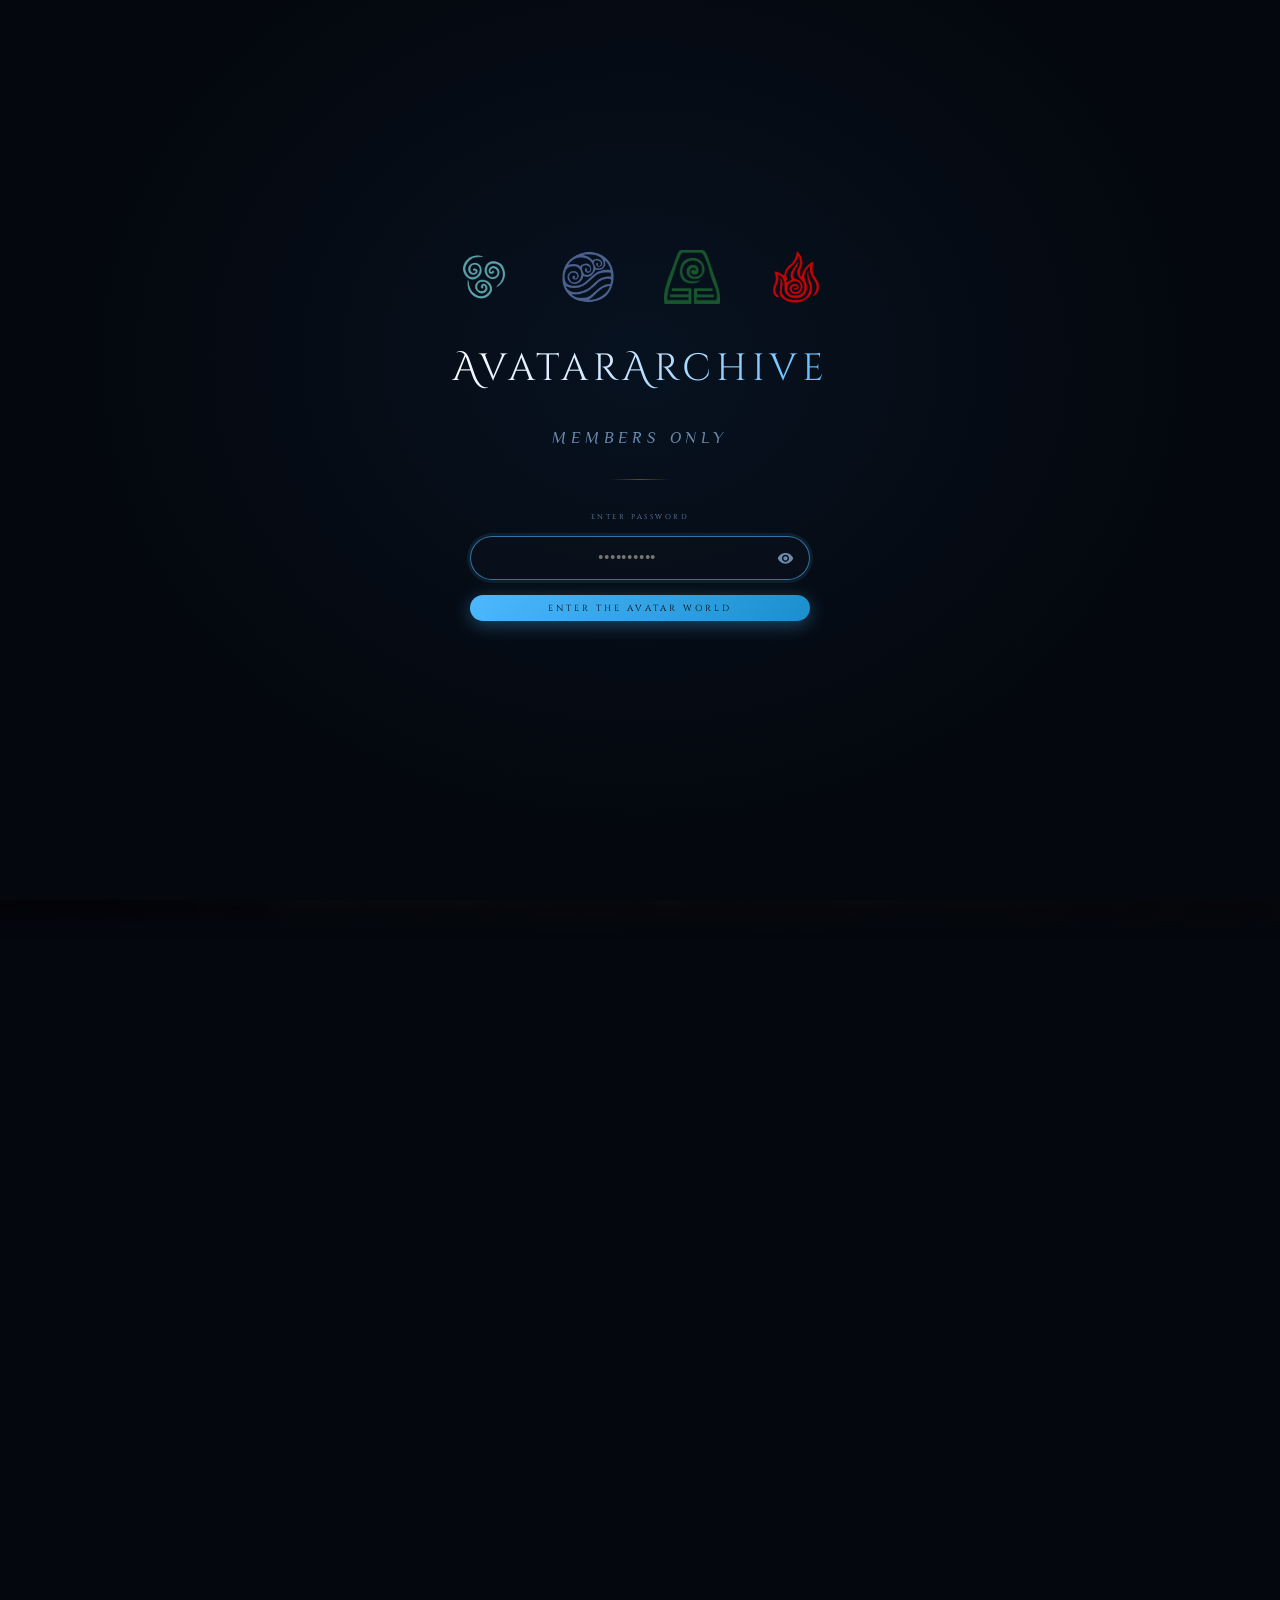
==== commit 28ce71fe: "s" ====
--- a/atla.html
+++ b/atla.html
@@ -16,540 +16,15 @@
   <link rel="preconnect" href="https://github.com" crossorigin>
   <link rel="dns-prefetch" href="https://objects.githubusercontent.com">
   <link href="https://fonts.googleapis.com/css2?family=Cinzel:wght@400;500;700&family=Cinzel+Decorative:wght@400;700;900&family=Philosopher:ital,wght@0,400;0,700;1,400;1,700&display=swap" rel="stylesheet">
+  <link rel="stylesheet" href="player.css">
   <style>
-    *, *::before, *::after { box-sizing: border-box; margin: 0; padding: 0; }
-    :root {
-      --deep:#04070d;--panel:#0a111c;--blue:#4db8ff;--white:#f0f4ff;
-      --muted:#6b8aab;--dim:#2d3f56;--border:rgba(255,255,255,0.06);
-      --gold:#c9a84c;--air:#f5c518;--water:#4db8ff;--earth:#6abf69;--fire:#f97316;
-    }
-    @keyframes slideUp    {from{opacity:0;transform:translateY(36px)}to{opacity:1;transform:translateY(0)}}
-    @keyframes overlayOut {from{opacity:1}to{opacity:0}}
-
-    @keyframes shimmer    {0%{background-position:-220% center;opacity:0}4%{opacity:1}30%{background-position:220% center;opacity:1}34%{opacity:0}100%{background-position:220% center;opacity:0}}
-    @keyframes framePulse {0%,100%{box-shadow:0 0 0 1px rgba(201,168,76,.18),0 0 40px rgba(201,168,76,.13),0 0 80px rgba(201,168,76,.06),inset 0 1px 0 rgba(255,240,180,.18)}15%,34%{box-shadow:0 0 0 2px rgba(255,220,100,.65),0 0 55px rgba(201,168,76,.45),0 0 110px rgba(201,168,76,.22),inset 0 1px 0 rgba(255,240,180,.35)}}
-    @keyframes pulseGlowAir   {0%,100%{filter:drop-shadow(0 0 4px #f5c518)}50%{filter:drop-shadow(0 0 14px #f5c518)}}
-    @keyframes pulseGlowWater {0%,100%{filter:drop-shadow(0 0 4px #4db8ff)}50%{filter:drop-shadow(0 0 14px #4db8ff)}}
-    @keyframes pulseGlowEarth {0%,100%{filter:drop-shadow(0 0 4px #6abf69)}50%{filter:drop-shadow(0 0 14px #6abf69)}}
-    @keyframes pulseGlowFire  {0%,100%{filter:drop-shadow(0 0 4px #f97316)}50%{filter:drop-shadow(0 0 14px #f97316)}}
-    @keyframes cornerGlowWater{0%,100%{filter:drop-shadow(0 0 3px #4db8ff)}50%{filter:drop-shadow(0 0 10px #4db8ff)}}
-    @keyframes cornerGlowEarth{0%,100%{filter:drop-shadow(0 0 3px #6abf69)}50%{filter:drop-shadow(0 0 10px #6abf69)}}
-    @keyframes cornerGlowFire {0%,100%{filter:drop-shadow(0 0 3px #f97316)}50%{filter:drop-shadow(0 0 10px #f97316)}}
-    @keyframes cornerGlowAir  {0%,100%{filter:drop-shadow(0 0 3px #f5c518)}50%{filter:drop-shadow(0 0 10px #f5c518)}}
-    @keyframes cardIn     {from{opacity:0;transform:translateY(10px)}to{opacity:1;transform:translateY(0)}}
-    @keyframes skipPop    {from{opacity:0;transform:translateX(20px)}to{opacity:1;transform:translateX(0)}}
-    @keyframes nextSlide  {from{opacity:0;transform:translateY(16px)}to{opacity:1;transform:translateY(0)}}
-
-    body{background:var(--deep);color:var(--white);font-family:'Philosopher',Georgia,serif;min-height:100vh;overflow-x:hidden;}
-    .bg-layer{position:fixed;inset:0;background-image:url('images/atlabg.png');background-size:cover;background-position:center top;filter:blur(8px) brightness(.22) saturate(1.4);transform:scale(1.04);z-index:0;}
-    .bg-layer::after{content:'';position:absolute;inset:0;background:linear-gradient(to bottom,rgba(4,7,13,.55) 0%,transparent 35%,transparent 65%,rgba(4,7,13,.7) 100%);}
-
-    /* Intro overlay */
-    #introOverlay{position:fixed;inset:0;z-index:100;background:rgba(4,7,13,.72);backdrop-filter:blur(2px);display:flex;flex-direction:column;align-items:center;justify-content:center;gap:3rem;cursor:pointer;}
-    #introOverlay.fade-out{animation:overlayOut .65s ease forwards;pointer-events:none;}
-    .intro-tagline{font-family:'Philosopher',serif;font-size:clamp(.6rem,1.6vw,.8rem);font-style:italic;letter-spacing:.5em;text-transform:uppercase;color:rgba(240,244,255,.8);opacity:0;transition:opacity .6s ease .15s;}
-    #introOverlay.symbols-in .intro-tagline{opacity:1;}
-    .symbols-grid{display:grid;grid-template-columns:repeat(4,1fr);gap:clamp(2rem,5vw,5rem);align-items:center;justify-items:center;}
-    @media(max-width:600px){.symbols-grid{grid-template-columns:repeat(2,1fr);gap:2rem}}
-    .sym-item{display:flex;flex-direction:column;align-items:center;gap:.9rem;opacity:0;transform:scale(.78);transition:opacity .55s ease,transform .55s cubic-bezier(.22,1,.36,1);}
-    #introOverlay.symbols-in .sym-item{opacity:1;transform:scale(1);}
-    .sym-img{width:clamp(64px,8vw,100px);height:clamp(64px,8vw,100px);object-fit:contain;}
-    .sym-item.air   .sym-img{animation:pulseGlowAir   2.6s ease-in-out infinite 0s;}
-    .sym-item.water .sym-img{animation:pulseGlowWater 2.6s ease-in-out infinite .4s;}
-    .sym-item.earth .sym-img{animation:pulseGlowEarth 2.6s ease-in-out infinite .8s;}
-    .sym-item.fire  .sym-img{animation:pulseGlowFire  2.6s ease-in-out infinite 1.2s;}
-    .sym-label{font-family:'Philosopher',serif;font-size:clamp(.55rem,1.3vw,.7rem);letter-spacing:.3em;text-transform:uppercase;}
-    .sym-item.air   .sym-label{color:var(--air);}
-    .sym-item.water .sym-label{color:var(--water);}
-    .sym-item.earth .sym-label{color:var(--earth);}
-    .sym-item.fire  .sym-label{color:var(--fire);}
-
-    /* Page */
-    .page{position:relative;z-index:1;min-height:100vh;display:flex;flex-direction:column;}
-    .anim-header,.anim-title,.anim-sub,.anim-player{opacity:0;}
-    body.page-ready .anim-header {animation:slideUp .7s cubic-bezier(.22,1,.36,1) .05s both;}
-    body.page-ready .anim-title  {animation:slideUp .8s cubic-bezier(.22,1,.36,1) .18s both;}
-    body.page-ready .anim-sub    {animation:slideUp .8s cubic-bezier(.22,1,.36,1) .30s both;}
-    body.page-ready .anim-player {animation:slideUp .9s cubic-bezier(.22,1,.36,1) .42s both;}
-
-    header{padding:1.4rem 4rem;padding-top:max(1.4rem,env(safe-area-inset-top));padding-left:max(4rem,env(safe-area-inset-left));padding-right:max(4rem,env(safe-area-inset-right));display:flex;align-items:center;justify-content:space-between;border-bottom:1px solid var(--border);}
-    .back-link{font-family:'Cinzel',serif;font-size:.52rem;letter-spacing:.3em;text-transform:uppercase;color:var(--muted);text-decoration:none;border:1px solid var(--dim);padding:.4em 1.2em;border-radius:30px;transition:color .2s,border-color .2s;display:flex;align-items:center;gap:.5em;}
-    .back-link:hover{color:var(--gold);border-color:rgba(201,168,76,.4);}
-    .movie-link{font-family:'Cinzel',serif;font-size:.52rem;letter-spacing:.3em;text-transform:uppercase;color:var(--gold);text-decoration:none;border:1px solid rgba(201,168,76,.4);padding:.4em 1.4em;border-radius:30px;transition:color .2s,border-color .2s,background .2s;background:rgba(201,168,76,.06);display:flex;align-items:center;gap:.5em;}
-    .movie-link:hover{background:rgba(201,168,76,.14);border-color:rgba(201,168,76,.7);color:#fff;}
-    .header-tag{font-family:'Cinzel',serif;font-size:.55rem;letter-spacing:.35em;text-transform:uppercase;color:var(--muted);border:1px solid var(--dim);padding:.4em 1.2em;border-radius:30px;}
-    .hero{text-align:center;padding:4rem 2rem 2.5rem;}
-    .hero-main{font-family:'Cinzel Decorative',serif;font-weight:900;font-size:clamp(2rem,5vw,4rem);letter-spacing:.1em;background:linear-gradient(135deg,#fff 0%,#b3d4ff 50%,#4db8ff 100%);-webkit-background-clip:text;-webkit-text-fill-color:transparent;background-clip:text;margin-bottom:.4rem; overflow:visible; padding:0.05em 0.1em 0.15em; line-height:1.15;}
-    .hero-sub{font-family:'Philosopher',serif;font-style:italic;font-size:clamp(.9rem,2.5vw,1.4rem);color:var(--muted);letter-spacing:.25em;margin-bottom:.6rem;}
-    .hero-badge{display:inline-block;font-family:'Cinzel',serif;font-size:.5rem;letter-spacing:.3em;text-transform:uppercase;color:var(--gold);border:1px solid rgba(201,168,76,.35);padding:.35em 1.2em;border-radius:20px;background:rgba(201,168,76,.06);}
-
-    /* Player */
-    .player-section{width:100%;max-width:1400px;margin:0 auto;padding:0 clamp(1.5rem,5vw,4rem);}
-    .now-playing-bar{display:flex;align-items:center;gap:1rem;padding:.8rem 1.2rem .8rem 0;margin-bottom:.5rem;opacity:0;transition:opacity .4s;}
-    .np-dot{width:6px;height:6px;border-radius:50%;background:var(--blue);flex-shrink:0;animation:pulseGlowWater 2s ease-in-out infinite;}
-    .np-label{font-family:'Cinzel',serif;font-size:.46rem;letter-spacing:.3em;text-transform:uppercase;color:var(--muted);white-space:nowrap;}
-    .np-title{font-family:'Philosopher',serif;font-size:clamp(.85rem,1.5vw,1rem);color:var(--white);font-style:italic;}
-    .np-ep{font-family:'Cinzel',serif;font-size:.48rem;letter-spacing:.2em;text-transform:uppercase;color:var(--muted);margin-left:auto;white-space:nowrap;}
-
-    .player-frame{position:relative;padding:5px;border-radius:20px;background:linear-gradient(135deg,rgba(201,168,76,.75) 0%,rgba(120,95,40,.35) 25%,rgba(255,210,100,.55) 50%,rgba(120,95,40,.30) 75%,rgba(201,168,76,.70) 100%);box-shadow:0 0 0 1px rgba(201,168,76,.18),0 0 40px rgba(201,168,76,.13),0 0 80px rgba(201,168,76,.06),inset 0 1px 0 rgba(255,240,180,.18);}
-    .player-frame::before{content:'';position:absolute;inset:0;border-radius:20px;background:linear-gradient(105deg,transparent 30%,rgba(255,235,130,.15) 44%,rgba(255,230,120,.55) 50%,rgba(255,235,130,.15) 56%,transparent 70%);background-size:250% 100%;pointer-events:none;z-index:2;opacity:0;}
-    .player-frame.shimmer-active::before{animation:shimmer 9s ease-in-out infinite;}
-    .player-frame.shimmer-active{animation:framePulse 9s ease-in-out infinite;}
-    .corner{position:absolute;z-index:30;width:44px;height:44px;display:flex;align-items:center;justify-content:center;background:rgba(4,7,13,.85);border-radius:50%;box-shadow:0 0 0 1px rgba(201,168,76,.3);}
-    .corner-img{width:26px;height:26px;object-fit:contain;opacity:.85;}
-    .corner-tl{top:-20px;left:-20px}.corner-tr{top:-20px;right:-20px}.corner-bl{bottom:-20px;left:-20px}.corner-br{bottom:-20px;right:-20px}
-    .corner-water{animation:cornerGlowWater 2.6s ease-in-out infinite .4s;}
-    .corner-earth{animation:cornerGlowEarth 2.6s ease-in-out infinite .8s;}
-    .corner-fire {animation:cornerGlowFire  2.6s ease-in-out infinite 1.2s;}
-    .corner-air  {animation:cornerGlowAir   2.6s ease-in-out infinite 0s;}
-
-    .player-shell{position:relative;background:#000;border-radius:16px;overflow:hidden;}
-    .player-shell.idle{cursor:none;}
-    #mainVideo{display:block;width:100%;aspect-ratio:4/3;background:#000;pointer-events:none;object-fit:contain;}
-    :fullscreen #mainVideo,:-webkit-full-screen #mainVideo{width:100vw;height:100vh;max-width:100%;max-height:100%;aspect-ratio:unset;object-fit:contain;}
-    .big-play{position:absolute;top:50%;left:50%;transform:translate(-50%,-50%);width:80px;height:80px;border-radius:50%;background:rgba(0,0,0,.4);border:1px solid rgba(255,255,255,.15);backdrop-filter:blur(10px);display:flex;align-items:center;justify-content:center;z-index:10;pointer-events:none;transition:all .4s ease;}
-    .big-play svg{width:28px;height:28px;fill:var(--white);margin-left:4px;}
-    .big-play.hidden{opacity:0;transform:translate(-50%,-50%) scale(.9);}
-    .click-area{position:absolute;inset:0;z-index:11;cursor:pointer;}
-    #bufferSpinner{position:absolute;top:50%;left:50%;transform:translate(-50%,-50%);width:44px;height:44px;z-index:15;display:none;pointer-events:none;}
-    #bufferSpinner::before{content:'';position:absolute;inset:0;border-radius:50%;border:3px solid rgba(255,255,255,.15);border-top-color:rgba(255,255,255,.8);animation:spinRing .75s linear infinite;}
-    @keyframes spinRing{to{transform:rotate(360deg);}}
-    @keyframes spinRingReverse{to{transform:rotate(-360deg);}}
-
-    /* Captions */
-    #captionBox{position:absolute;bottom:100px;left:50%;transform:translateX(-50%);z-index:19;text-align:center;pointer-events:none;width:max-content;max-width:75%;display:none;opacity:0;transition:opacity .2s;}
-    #captionBox.visible{opacity:1;}
-    #captionBox span{display:inline;background:rgba(0,0,0,.78);color:#fff;font-family:'Philosopher',serif;font-size:clamp(.9rem,1.8vw,1.2rem);line-height:1.7;padding:.25em .6em;border-radius:3px;box-decoration-break:clone;-webkit-box-decoration-break:clone;text-shadow:0 1px 3px rgba(0,0,0,.6);}
-    :fullscreen #captionBox,:-webkit-full-screen #captionBox{bottom:90px;}
-
-    /* Skip Intro */
-    #skipIntroBtn{
-      position:absolute;bottom:90px;right:24px;z-index:200;
-      font-family:'Cinzel',serif;font-size:.56rem;letter-spacing:.2em;text-transform:uppercase;
-      color:var(--white);background:rgba(10,15,25,.8);backdrop-filter:blur(12px);
-      border:1px solid rgba(255,255,255,.22);border-radius:6px;
-      padding:.7em 1.5em;cursor:pointer;display:none;
-      transition:background .2s,border-color .2s,color .2s;
-      animation:skipPop .35s cubic-bezier(.22,1,.36,1) both;
-    }
-    #skipIntroBtn:hover{background:rgba(77,184,255,.15);border-color:var(--blue);color:var(--blue);}
-    :fullscreen #skipIntroBtn,:-webkit-full-screen #skipIntroBtn{bottom:max(80px,env(safe-area-inset-bottom) + 70px);right:max(32px,env(safe-area-inset-right) + 16px);z-index:9999;}
-
-    /* Next Episode panel */
-    #nextEpPanel{
-      position:absolute;bottom:90px;right:24px;z-index:200;
-      background:rgba(8,12,22,.9);backdrop-filter:blur(20px);
-      border:1px solid rgba(255,255,255,.1);border-radius:14px;
-      padding:1.2rem 1.4rem;min-width:250px;max-width:310px;
-      display:none;
-      animation:nextSlide .4s cubic-bezier(.22,1,.36,1) both;
-    }
-    #nextEpPanel.visible{display:block;}
-    :fullscreen #nextEpPanel,:-webkit-full-screen #nextEpPanel{bottom:max(80px,env(safe-area-inset-bottom) + 70px);right:max(32px,env(safe-area-inset-right) + 16px);z-index:9999;}
-    .nep-eyebrow{font-family:'Cinzel',serif;font-size:.44rem;letter-spacing:.3em;text-transform:uppercase;color:var(--muted);margin-bottom:.35rem;}
-    .nep-title{font-family:'Philosopher',serif;font-size:.98rem;color:var(--white);margin-bottom:.85rem;line-height:1.35;font-style:italic;}
-    .nep-btn{width:100%;font-family:'Cinzel',serif;font-size:.52rem;letter-spacing:.18em;text-transform:uppercase;background:var(--blue);color:#000;border:none;border-radius:7px;padding:.75em 1em;cursor:pointer;transition:filter .2s;position:relative;overflow:hidden;}
-    .nep-btn:hover{filter:brightness(1.15);}
-    .nep-progress{position:absolute;left:0;top:0;bottom:0;background:rgba(0,0,0,.2);pointer-events:none;}
-    .nep-skip{display:block;font-family:'Philosopher',serif;font-style:italic;font-size:.72rem;color:var(--muted);margin-top:.5rem;text-align:center;cursor:pointer;transition:color .2s;}
-    .nep-skip:hover{color:var(--white);}
-
-    /* Controls — floating centered pill */
-    .controls{position:absolute;bottom:18px;left:50%;transform:translateX(-50%);width:calc(100% - 48px);max-width:700px;z-index:20;background:rgba(8,12,22,.78);backdrop-filter:blur(28px);border:1px solid rgba(255,255,255,.10);border-radius:18px;padding:12px 20px;transition:opacity .4s ease,transform .4s ease;}
-    .player-shell.idle .controls{opacity:0;pointer-events:none;transform:translateX(-50%) translateY(8px);}
-    @media(max-width:768px){
-      .controls{bottom:10px;width:calc(100% - 20px);padding:8px 12px;border-radius:14px;}
-      .ctrls-row{flex-wrap:nowrap;gap:4px;}
-      .vol-wrap{display:none;}
-      .time-disp{font-size:.55rem;margin-left:4px;}
-      header{padding:max(1rem,env(safe-area-inset-top)) max(1.2rem,env(safe-area-inset-right)) 1rem max(1.2rem,env(safe-area-inset-left));}
-    }
-    /* Speed button + popup */
-    .speed-wrap{display:flex;align-items:center;position:relative;}
-    .speed-btn{background:none;border:1px solid transparent;cursor:pointer;font-family:'Cinzel',serif;font-size:.5rem;letter-spacing:.06em;color:rgba(255,255,255,.6);padding:.3em .55em;border-radius:4px;transition:color .2s,border-color .2s;white-space:nowrap;}
-    .speed-btn:hover{color:var(--white);border-color:rgba(255,255,255,.25);}
-    .speed-btn.active{color:var(--blue);border-color:var(--blue);}
-    .speed-menu{position:absolute;bottom:calc(100% + 10px);right:0;background:rgba(6,10,20,.97);border:1px solid rgba(255,255,255,.13);border-radius:12px;padding:5px;display:none;flex-direction:column;min-width:72px;backdrop-filter:blur(24px);box-shadow:0 8px 32px rgba(0,0,0,.6);z-index:50;}
-    .speed-menu.open{display:flex;}
-    .speed-opt{font-family:'Cinzel',serif;font-size:.48rem;letter-spacing:.06em;color:rgba(255,255,255,.55);padding:.45em .8em;border-radius:7px;cursor:pointer;text-align:center;transition:background .15s,color .15s;}
-    .speed-opt:hover{background:rgba(255,255,255,.08);color:var(--white);}
-    .speed-opt.active{color:var(--blue);background:rgba(77,184,255,.08);}
-    /* Picture Quality panel */
-    .pq-wrap{display:flex;align-items:center;position:relative;}
-    .pq-btn{background:none;border:1px solid transparent;cursor:pointer;font-family:'Cinzel',serif;font-size:.52rem;letter-spacing:.04em;color:rgba(255,255,255,.6);padding:.3em .55em;border-radius:4px;transition:color .2s,border-color .2s;line-height:1;}
-    .pq-btn:hover{color:var(--white);border-color:rgba(255,255,255,.25);}
-    .pq-btn.active{color:var(--gold);border-color:rgba(201,168,76,.6);}
-    .pq-menu{position:absolute;bottom:calc(100% + 10px);right:0;background:rgba(6,10,20,.97);border:1px solid rgba(255,255,255,.13);border-radius:12px;padding:12px 14px;display:none;flex-direction:column;gap:8px;min-width:170px;backdrop-filter:blur(24px);box-shadow:0 8px 32px rgba(0,0,0,.6);z-index:50;}
-    .pq-menu.open{display:flex;}
-    .pq-row{display:flex;align-items:center;gap:8px;}
-    .pq-label{font-family:'Cinzel',serif;font-size:.44rem;letter-spacing:.1em;color:var(--muted);white-space:nowrap;min-width:64px;}
-    .pq-slider{-webkit-appearance:none;appearance:none;flex:1;height:3px;border-radius:4px;cursor:pointer;outline:none;border:none;background:rgba(255,255,255,.15);}
-    .pq-slider::-webkit-slider-thumb{-webkit-appearance:none;width:12px;height:12px;border-radius:50%;background:var(--gold);cursor:pointer;}
-    .pq-slider::-moz-range-thumb{width:12px;height:12px;border-radius:50%;background:var(--gold);cursor:pointer;border:none;}
-    .pq-val{font-family:'Cinzel',serif;font-size:.44rem;color:var(--muted);min-width:30px;text-align:right;}
-    .pq-reset{font-family:'Cinzel',serif;font-size:.42rem;letter-spacing:.1em;text-transform:uppercase;color:rgba(255,255,255,.3);border:none;background:none;cursor:pointer;padding:.3em 0;text-align:center;transition:color .2s;}
-    .pq-reset:hover{color:var(--white);}
-    /* OSD toast */
-    @keyframes osdIn{from{opacity:0;transform:translate(-50%,-50%) scale(.85);}to{opacity:1;transform:translate(-50%,-50%) scale(1);}}
-    @keyframes osdOut{from{opacity:1;}to{opacity:0;}}
-    #osdToast{position:absolute;top:50%;left:50%;transform:translate(-50%,-50%);background:rgba(10,15,28,.72);backdrop-filter:blur(14px);border:1px solid rgba(255,255,255,.12);border-radius:12px;padding:.7em 1.3em;font-family:'Cinzel',serif;font-size:.7rem;letter-spacing:.2em;text-transform:uppercase;color:var(--white);pointer-events:none;z-index:25;opacity:0;}
-    #osdToast.show{animation:osdIn .18s ease forwards;}
-    #osdToast.hide{animation:osdOut .35s ease forwards;}
-    .progress{position:relative;height:18px;display:flex;align-items:center;margin-bottom:10px;cursor:pointer;}
-    .progress-track{position:absolute;left:0;right:0;height:3px;background:rgba(255,255,255,.1);border-radius:4px;}
-    .prog-buf{position:absolute;left:0;top:0;bottom:0;background:rgba(255,255,255,.18);border-radius:4px;width:0%;pointer-events:none;}
-    .prog-fill{position:absolute;left:0;top:0;bottom:0;background:var(--blue);border-radius:4px;width:0%;}
-    .prog-thumb{position:absolute;top:50%;left:0%;width:13px;height:13px;border-radius:50%;background:var(--white);transform:translate(-50%,-50%);opacity:0;transition:opacity .2s;pointer-events:none;box-shadow:0 0 4px rgba(0,0,0,.5);}
-    .progress:hover .prog-thumb{opacity:1;}
-    .ctrls-row{display:flex;align-items:center;gap:10px;}
-    .cbtn{background:none;border:none;cursor:pointer;color:rgba(255,255,255,.6);width:36px;height:36px;display:flex;align-items:center;justify-content:center;transition:color .2s;}
-    .cbtn:hover{color:var(--white);}
-    .cbtn svg{width:20px;height:20px;}
-    #ccBtn{font-family:'Cinzel',serif;font-size:.52rem;font-weight:700;letter-spacing:.06em;border-radius:4px;border:1px solid transparent;transition:color .2s,border-color .2s;}
-    #ccBtn.active{color:var(--blue);border-color:var(--blue);}
-    .vol-wrap{display:flex;align-items:center;gap:6px;}
-    .vol-slider{-webkit-appearance:none;appearance:none;width:70px;height:3px;border-radius:4px;cursor:pointer;outline:none;border:none;}
-    .vol-slider::-webkit-slider-thumb{-webkit-appearance:none;width:12px;height:12px;border-radius:50%;background:var(--white);cursor:pointer;}
-    .vol-slider::-moz-range-thumb{width:12px;height:12px;border-radius:50%;background:var(--white);cursor:pointer;border:none;}
-    .time-disp{font-family:'Cinzel',serif;font-size:.65rem;color:rgba(255,255,255,.5);margin-left:8px;}
-    .time-disp b{color:var(--white);}
-    .flex-grow{flex:1;}
-    :fullscreen .player-shell,:-webkit-full-screen .player-shell{width:100vw;height:100vh;border-radius:0;display:flex;flex-direction:column;justify-content:center;background:#000;}
-    :fullscreen #mainVideo,:-webkit-full-screen #mainVideo{width:100vw;height:100vh;max-width:100%;max-height:100%;aspect-ratio:unset;object-fit:contain;}
-    :fullscreen .controls,:-webkit-full-screen .controls{bottom:24px;left:50%;transform:translateX(-50%);width:calc(100% - 56px);}
-    :fullscreen .player-shell.idle .controls,:-webkit-full-screen .player-shell.idle .controls{opacity:0;pointer-events:none;transform:translateX(-50%) translateY(8px);}
-
-    /* Below player */
-    .below-player{width:100%;max-width:1400px;margin:0 auto;padding:3rem clamp(1.5rem,5vw,4rem) 6rem;display:flex;flex-direction:column;gap:0;}
-    .section-divider{display:flex;align-items:center;gap:1rem;margin-bottom:2.5rem;}
-    .section-divider-line{flex:1;height:1px;background:var(--border);}
-    .section-divider-inner{display:flex;align-items:center;gap:.7rem;white-space:nowrap;}
-    .section-divider-title{font-family:'Cinzel',serif;font-size:.55rem;letter-spacing:.35em;text-transform:uppercase;color:var(--muted);}
-    .divider-sym{width:14px;height:14px;object-fit:contain;opacity:.55;animation:pulseGlowAir 2.6s ease-in-out infinite;}
-
-    /* ── Netflix-style book selector ── */
-    .season-bar{display:flex;align-items:center;gap:1.2rem;margin-bottom:2rem;position:relative;}
-    .season-label{font-family:'Cinzel',serif;font-size:.5rem;letter-spacing:.3em;text-transform:uppercase;color:var(--muted);white-space:nowrap;}
-
-    /* The pill that shows the current book and acts as trigger */
-    .season-pill-wrap{position:relative;}
-    .season-pill{display:flex;align-items:center;gap:.6em;font-family:'Cinzel Decorative',serif;font-size:clamp(.7rem,1.5vw,.88rem);letter-spacing:.06em;color:var(--white);background:rgba(10,17,28,.8);border:1px solid rgba(255,255,255,.14);border-radius:30px;padding:.5em 1.1em .5em .9em;cursor:pointer;transition:border-color .2s,background .2s;user-select:none;}
-    .season-pill:hover{border-color:rgba(255,255,255,.3);background:rgba(20,30,50,.9);}
-    .season-pill.open{border-color:rgba(255,255,255,.3);background:rgba(20,30,50,.9);}
-    .season-pill-sym{width:18px;height:18px;object-fit:contain;flex-shrink:0;}
-    .season-pill-chevron{width:14px;height:14px;margin-left:.2em;transition:transform .25s;flex-shrink:0;opacity:.6;}
-    .season-pill.open .season-pill-chevron{transform:rotate(180deg);}
-
-    /* Dropdown panel — fixed to viewport so it's never clipped */
-    .season-dropdown{position:fixed;z-index:200;background:rgba(8,14,26,.97);border:1px solid rgba(255,255,255,.12);border-radius:14px;padding:.5rem;min-width:220px;backdrop-filter:blur(20px);box-shadow:0 12px 40px rgba(0,0,0,.6);opacity:0;transform:translateY(-6px);pointer-events:none;transition:opacity .2s,transform .2s;}
-    .season-dropdown.open{opacity:1;transform:translateY(0);pointer-events:all;}
-    .season-opt{display:flex;align-items:center;gap:.75rem;padding:.7rem 1rem;border-radius:9px;cursor:pointer;transition:background .15s;user-select:none;}
-    .season-opt:hover{background:rgba(255,255,255,.07);}
-    .season-opt.active{background:rgba(255,255,255,.06);}
-    .season-opt-sym{width:22px;height:22px;object-fit:contain;flex-shrink:0;}
-    .season-opt-sym[data-b="1"]{animation:pulseGlowWater 2.4s ease-in-out infinite;}
-    .season-opt-sym[data-b="2"]{animation:pulseGlowEarth 2.4s ease-in-out infinite;}
-    .season-opt-sym[data-b="3"]{animation:pulseGlowFire  2.4s ease-in-out infinite;}
-    .season-opt-info{}
-    .season-opt-name{font-family:'Cinzel Decorative',serif;font-size:.78rem;letter-spacing:.04em;}
-    .season-opt-name[data-b="1"]{color:var(--water);}
-    .season-opt-name[data-b="2"]{color:var(--earth);}
-    .season-opt-name[data-b="3"]{color:var(--fire);}
-    .season-opt-count{font-family:'Philosopher',serif;font-size:.72rem;color:var(--muted);font-style:italic;margin-top:.1rem;}
-    .season-opt-check{margin-left:auto;width:14px;height:14px;opacity:0;flex-shrink:0;}
-    .season-opt.active .season-opt-check{opacity:1;}
-
-    /* Episode grid */
-    .episode-grid{display:grid;grid-template-columns:repeat(auto-fill,minmax(200px,1fr));gap:.75rem;padding:.5rem 0 2rem;}
-    .ep-card{background:rgba(10,17,28,.65);border:1px solid var(--border);border-radius:10px;padding:1rem 1.1rem;cursor:pointer;transition:border-color .2s,background .2s,transform .15s,box-shadow .2s;animation:cardIn .3s ease both;}
-    .ep-card:hover{background:rgba(15,25,40,.9);transform:translateY(-2px);box-shadow:0 8px 24px rgba(0,0,0,.35);}
-    .ep-card.playing[data-b="1"]{border-color:rgba(77,184,255,.5);background:rgba(77,184,255,.07);box-shadow:0 0 18px rgba(77,184,255,.1);}
-    .ep-card.playing[data-b="2"]{border-color:rgba(106,191,105,.5);background:rgba(106,191,105,.07);box-shadow:0 0 18px rgba(106,191,105,.1);}
-    .ep-card.playing[data-b="3"]{border-color:rgba(249,115,22,.5);background:rgba(249,115,22,.07);box-shadow:0 0 18px rgba(249,115,22,.1);}
-    .ep-card-top{display:flex;justify-content:space-between;align-items:flex-start;margin-bottom:.4rem;}
-    .ep-num{font-family:'Cinzel',serif;font-size:.43rem;letter-spacing:.3em;text-transform:uppercase;color:var(--muted);}
-    .ep-now-dot{width:6px;height:6px;border-radius:50%;flex-shrink:0;margin-top:3px;display:none;}
-    .ep-card.playing[data-b="1"] .ep-now-dot{display:block;background:var(--water);animation:pulseGlowWater 2s ease-in-out infinite;}
-    .ep-card.playing[data-b="2"] .ep-now-dot{display:block;background:var(--earth);animation:pulseGlowEarth 2s ease-in-out infinite;}
-    .ep-card.playing[data-b="3"] .ep-now-dot{display:block;background:var(--fire);animation:pulseGlowFire  2s ease-in-out infinite;}
-    .ep-title-text{font-family:'Philosopher',serif;font-size:.88rem;color:var(--white);line-height:1.4;}
-
-    /* Info panel */
-    .info-panel{display:flex;gap:3rem;flex-wrap:wrap;margin-bottom:3.5rem;}
-    .info-main{flex:1;min-width:260px;}
-    .info-title{font-family:'Cinzel Decorative',serif;font-size:clamp(1.1rem,2.5vw,1.6rem);letter-spacing:.06em;margin-bottom:.6rem;background:linear-gradient(135deg,#fff 0%,#b3d4ff 50%,#4db8ff 100%);-webkit-background-clip:text;-webkit-text-fill-color:transparent;background-clip:text;}
-    .info-meta{font-family:'Cinzel',serif;font-size:.5rem;letter-spacing:.2em;text-transform:uppercase;color:var(--muted);margin-bottom:.9rem;display:flex;align-items:center;gap:.5rem;flex-wrap:wrap;}
-    .dot{opacity:.4;}
-    .genre-tags{display:flex;flex-wrap:wrap;gap:.4rem;margin-bottom:1.1rem;}
-    .genre-tag{font-family:'Cinzel',serif;font-size:.42rem;letter-spacing:.2em;text-transform:uppercase;color:var(--muted);border:1px solid var(--dim);padding:.3em .9em;border-radius:20px;background:rgba(255,255,255,.03);}
-    .info-synopsis{font-family:'Philosopher',serif;font-size:clamp(.85rem,1.5vw,.98rem);color:rgba(240,244,255,.75);line-height:1.75;}
-    .info-divider{width:1px;background:var(--border);flex-shrink:0;align-self:stretch;}
-    .info-stats{display:flex;flex-direction:column;gap:1.1rem;min-width:220px;}
-    .stat-item{display:flex;flex-direction:column;gap:.2rem;}
-    .stat-label{font-family:'Cinzel',serif;font-size:.42rem;letter-spacing:.25em;text-transform:uppercase;color:var(--muted);}
-    .stat-value{font-family:'Philosopher',serif;font-size:.9rem;color:var(--white);}
-    /* About section */
-    .about-section{display:flex;gap:3rem;flex-wrap:wrap;margin-bottom:3rem;}
-    .about-text{flex:2;min-width:260px;display:flex;flex-direction:column;gap:1rem;}
-    .about-text p{font-family:'Philosopher',serif;font-size:clamp(.85rem,1.5vw,.98rem);color:rgba(240,244,255,.72);line-height:1.8;}
-    .about-side{flex:1;min-width:220px;display:flex;flex-direction:column;gap:1.2rem;}
-    .about-fact{border-left:2px solid var(--dim);padding-left:1rem;}
-    .about-fact-label{font-family:'Cinzel',serif;font-size:.42rem;letter-spacing:.25em;text-transform:uppercase;color:var(--muted);margin-bottom:.25rem;}
-    .about-fact-value{font-family:'Philosopher',serif;font-size:.88rem;color:var(--white);line-height:1.5;}
-    @media(max-width:768px){.info-panel{flex-direction:column;}.info-divider{display:none;}.about-section{flex-direction:column;}}
-
-
-    /* ── Keyboard shortcuts modal ── */
-    #shortcutsModal {
-      position:fixed;inset:0;z-index:400;
-      background:rgba(4,7,13,.88);backdrop-filter:blur(10px);
-      display:none;align-items:center;justify-content:center;
-    }
-    #shortcutsModal.open{display:flex;}
-    .shortcuts-box {
-      background:rgba(8,14,26,.98);border:1px solid rgba(255,255,255,.1);
-      border-radius:16px;padding:2rem 2.2rem;max-width:380px;width:90%;
-      box-shadow:0 20px 64px rgba(0,0,0,.7);
-    }
-    .shortcuts-title {
-      font-family:'Cinzel Decorative',serif;font-size:.9rem;letter-spacing:.08em;
-      color:var(--gold);margin-bottom:1.4rem;text-align:center;
-    }
-    .shortcuts-grid{display:flex;flex-direction:column;gap:.55rem;margin-bottom:1.4rem;}
-    .sk-row{display:flex;align-items:center;justify-content:space-between;gap:1rem;}
-    .sk-key {
-      font-family:'Cinzel',serif;font-size:.46rem;letter-spacing:.12em;
-      color:var(--white);background:rgba(255,255,255,.08);border:1px solid rgba(255,255,255,.16);
-      border-radius:5px;padding:.3em .7em;white-space:nowrap;min-width:60px;text-align:center;
-    }
-    .sk-desc{font-family:'Philosopher',serif;font-size:.84rem;color:var(--muted);}
-    .shortcuts-close {
-      width:100%;font-family:'Cinzel',serif;font-size:.5rem;letter-spacing:.2em;text-transform:uppercase;
-      color:var(--muted);background:none;border:1px solid var(--dim);border-radius:30px;
-      padding:.6em 1em;cursor:pointer;transition:color .2s,border-color .2s;
-    }
-    .shortcuts-close:hover{color:var(--white);border-color:rgba(255,255,255,.3);}
-
-    /* ── Episode card progress bar & watched state ── */
-    .ep-card{position:relative;}
-    .ep-prog-bar {
-      position:absolute;bottom:0;left:0;right:0;height:2px;
-      background:rgba(255,255,255,.07);border-radius:0 0 10px 10px;overflow:hidden;
-    }
-    .ep-prog-fill{height:100%;border-radius:0 0 10px 10px;transition:width .3s;}
-    .ep-card[data-b="1"] .ep-prog-fill{background:var(--water);}
-    .ep-card[data-b="2"] .ep-prog-fill{background:var(--earth);}
-    .ep-card[data-b="3"] .ep-prog-fill{background:var(--fire);}
-    .ep-card[data-b="4"] .ep-prog-fill{background:var(--air);}
-    .ep-watched-check {
-      position:absolute;top:.5rem;right:.5rem;
-      width:16px;height:16px;border-radius:50%;
-      display:none;align-items:center;justify-content:center;
-      background:rgba(106,191,105,.2);border:1px solid rgba(106,191,105,.5);
-    }
-    .ep-watched-check svg{width:9px;height:9px;fill:#6abf69;}
-    .ep-card.watched .ep-watched-check{display:flex;}
-
-
-
-    /* Watermark */
-    .jeffrey-watermark{position:fixed;bottom:14px;right:18px;z-index:50;display:inline-flex;align-items:center;gap:5px;text-decoration:none;font-family:'Cinzel',serif;font-size:.42rem;letter-spacing:.2em;text-transform:uppercase;color:rgba(107,138,171,.45);transition:color .2s,opacity .2s;opacity:.6;}
-    .jeffrey-watermark:hover{color:rgba(240,244,255,.7);opacity:1;}
-    [data-reveal]{opacity:0;transform:translateY(32px);transition:opacity .75s cubic-bezier(.22,1,.36,1),transform .75s cubic-bezier(.22,1,.36,1);}
-    [data-reveal].revealed{opacity:1;transform:translateY(0);}
-    @media(max-width:768px){header{padding:1.5rem 2rem;}.episode-grid{grid-template-columns:repeat(auto-fill,minmax(150px,1fr));}}
-  
-    /* ── Cross-page theme variables ── */
-    body.theme-parchment {
-      --deep:#f5efe0; --panel:#ede4ce; --white:#1a1008; --muted:#7a6040;
-      --dim:#b8a880; --border:rgba(0,0,0,0.10); --gold:#9a6820;
-      --card-bg: linear-gradient(160deg,rgba(255,250,235,.97) 0%,rgba(245,238,215,.99) 100%);
-    }
-    body.theme-water {
-      --deep:#dff0f8; --panel:#c8e4f2; --white:#0a1a2e; --muted:#3a6080;
-      --dim:#7ab0cc; --border:rgba(0,0,0,0.09);
-      --card-bg: linear-gradient(160deg,rgba(220,240,252,.97) 0%,rgba(200,228,245,.99) 100%);
-    }
-    body.theme-earth {
-      --deep:#f0f4e8; --panel:#e2ead0; --white:#1a2008; --muted:#5a7040;
-      --dim:#a0b878; --border:rgba(0,0,0,0.09);
-      --card-bg: linear-gradient(160deg,rgba(238,245,220,.97) 0%,rgba(224,235,200,.99) 100%);
-    }
-    body.theme-parchment .bg-layer { filter: blur(8px) brightness(0.45) saturate(.7); }
-    body.theme-water    .bg-layer  { filter: blur(8px) brightness(0.4) saturate(1.2) hue-rotate(190deg); }
-    body.theme-earth    .bg-layer  { filter: blur(8px) brightness(0.4) saturate(1.1) hue-rotate(55deg); }
-    body.theme-parchment,body.theme-water,body.theme-earth { background: var(--deep); color: var(--white); }
-    body.theme-parchment header,body.theme-water header,body.theme-earth header { border-color: rgba(0,0,0,.1); }
-    body.theme-parchment .back-link,body.theme-water .back-link,body.theme-earth .back-link { color: var(--muted); border-color: var(--dim); }
-    body.theme-parchment .header-tag,body.theme-water .header-tag,body.theme-earth .header-tag { color: var(--muted); border-color: var(--dim); }
-    body.theme-parchment .ep-card,body.theme-water .ep-card,body.theme-earth .ep-card { background: rgba(255,255,255,.6); border-color: rgba(0,0,0,.1); }
-    body.theme-parchment .ep-title-text,body.theme-water .ep-title-text,body.theme-earth .ep-title-text { color: var(--white); }
-    body.theme-parchment .ep-num,body.theme-water .ep-num,body.theme-earth .ep-num { color: var(--muted); }
-    body.theme-parchment .section-divider-line,body.theme-water .section-divider-line,body.theme-earth .section-divider-line { background: rgba(0,0,0,.1); }
-    body.theme-parchment .info-title,body.theme-water .info-title,body.theme-earth .info-title { -webkit-text-fill-color: rgba(240,228,196,.95); color: rgba(240,228,196,.95); }
-    body.theme-parchment .info-synopsis,body.theme-water .info-synopsis,body.theme-earth .info-synopsis { color: rgba(235,222,190,.85); }
-    body.theme-parchment .genre-tag,body.theme-water .genre-tag,body.theme-earth .genre-tag { color: rgba(220,200,160,.8); border-color: rgba(220,200,160,.25); }
-    body.theme-parchment .stat-value,body.theme-water .stat-value,body.theme-earth .stat-value { color: rgba(240,228,196,.9); }
-    body.theme-parchment .about-text p,body.theme-water .about-text p,body.theme-earth .about-text p { color: rgba(235,222,190,.82); }
-    body.theme-parchment .about-fact-value,body.theme-water .about-fact-value,body.theme-earth .about-fact-value { color: rgba(240,228,196,.9); }
-    body.theme-parchment .viewer-controls,body.theme-water .viewer-controls,body.theme-earth .viewer-controls { background: rgba(255,255,255,.88); }
-    body.theme-parchment .vcbtn,body.theme-water .vcbtn,body.theme-earth .vcbtn { color: var(--muted); border-color: var(--dim); }
-    body.theme-parchment .book-card,body.theme-water .book-card,body.theme-earth .book-card { background: rgba(255,255,255,.65); border-color: rgba(0,0,0,.1); }
-    body.theme-parchment .book-title-text,body.theme-water .book-title-text,body.theme-earth .book-title-text { color: var(--white); }
-    body.theme-parchment .game-card,body.theme-water .game-card,body.theme-earth .game-card { background: rgba(255,255,255,.65); border-color: rgba(0,0,0,.1); }
-    body.theme-parchment .game-title,body.theme-water .game-title,body.theme-earth .game-title { color: var(--white); }
-    body.theme-parchment .game-desc,body.theme-water .game-desc,body.theme-earth .game-desc { color: var(--muted); }
-    body.theme-parchment .game-tag,body.theme-water .game-tag,body.theme-earth .game-tag { color: var(--muted); border-color: var(--dim); }
-</style>
+    :root { --page-bg: url('images/atlabg.png'); }
+  </style>
+<script src="player-shared.js" defer></script>
 </head>
 <body>
-<script>
-/* Apply saved theme immediately */
-(function(){
-  var t=localStorage.getItem("avatarhub_theme");
-  if(t&&t!=="dark") document.body.classList.add(t);
-})();
-</script>
-<script>
-/* ══ PASSWORD GATE — runs before anything renders ══
-   Stored in localStorage — only need to enter once ever.
-   Hash: simple obfuscated check (not cryptographic — just keeps casual visitors out). */
-(function(){
-  var PASS = 'AvatarAang';
-  var KEY  = 'avatarhub_auth';
-  if (localStorage.getItem(KEY) === '1') return; // already authed this session
-
-  /* Inject gate CSS */
-  var style = document.createElement('style');
-  style.textContent = [
-    '#avatarGate{position:fixed;inset:0;z-index:99999;display:flex;flex-direction:column;align-items:center;justify-content:center;gap:2rem;',
-    'background:radial-gradient(ellipse at 50% 40%,#071220 0%,#04070d 65%);',
-    'font-family:"Cinzel",Georgia,serif;}',
-    '#avatarGate .gate-symbols{display:flex;align-items:center;gap:clamp(1.2rem,4vw,3rem);margin-bottom:.5rem;}',
-    '#avatarGate .gate-sym{width:clamp(36px,5vw,56px);height:clamp(36px,5vw,56px);object-fit:contain;opacity:.8;}',
-    '#avatarGate .gate-title{font-family:"Cinzel Decorative",Georgia,serif;font-size:clamp(1.4rem,4vw,2.4rem);',
-    'letter-spacing:.12em;background:linear-gradient(135deg,#fff 0%,#d4e8ff 40%,#4db8ff 100%);',
-    '-webkit-background-clip:text;-webkit-text-fill-color:transparent;background-clip:text;text-align:center;overflow:visible;padding:0.05em 0.1em 0.15em;line-height:1.15;}',
-    '#avatarGate .gate-sub{font-family:"Philosopher",Georgia,serif;font-style:italic;font-size:clamp(.75rem,1.8vw,1rem);',
-    'color:#6b8aab;letter-spacing:.3em;text-transform:uppercase;text-align:center;}',
-    '#avatarGate .gate-form{display:flex;flex-direction:column;align-items:center;gap:.9rem;width:min(340px,88vw);}',
-    '#avatarGate .gate-label{font-size:.44rem;letter-spacing:.35em;text-transform:uppercase;color:#6b8aab;}',
-    '#avatarGate .gate-input-wrap{position:relative;width:100%;}',
-    '#avatarGate .gate-input{width:100%;background:rgba(10,17,28,.85);border:1px solid rgba(77,184,255,.25);',
-    'border-radius:30px;color:#f0f4ff;font-family:"Philosopher",Georgia,serif;font-size:1rem;',
-    'padding:.75em 3rem .75em 1.4em;outline:none;letter-spacing:.05em;',
-    'transition:border-color .25s,box-shadow .25s;text-align:center;}',
-    '#avatarGate .gate-input:focus{border-color:rgba(77,184,255,.6);box-shadow:0 0 0 3px rgba(77,184,255,.1);}',
-    '#avatarGate .gate-eye{position:absolute;right:.85rem;top:50%;transform:translateY(-50%);',
-    'background:none;border:none;cursor:pointer;color:#6b8aab;padding:.2em;display:flex;align-items:center;}',
-    '#avatarGate .gate-eye:hover{color:#4db8ff;}',
-    '#avatarGate .gate-btn{width:100%;font-family:"Cinzel",Georgia,serif;font-size:.55rem;letter-spacing:.35em;',
-    'text-transform:uppercase;color:#04070d;background:linear-gradient(135deg,#4db8ff,#1a8fcc);',
-    'border:none;border-radius:30px;padding:.8em 1.5em;cursor:pointer;',
-    'transition:opacity .2s,transform .15s,box-shadow .2s;',
-    'box-shadow:0 4px 18px rgba(77,184,255,.35);}',
-    '#avatarGate .gate-btn:hover{opacity:.92;box-shadow:0 6px 24px rgba(77,184,255,.5);}',
-    '#avatarGate .gate-btn:active{transform:scale(.97);}',
-    '#avatarGate .gate-err{font-family:"Philosopher",Georgia,serif;font-style:italic;',
-    'font-size:.82rem;color:#f97316;letter-spacing:.08em;opacity:0;transition:opacity .3s;min-height:1.2em;}',
-    '#avatarGate .gate-err.show{opacity:1;}',
-    '@keyframes gateShake{0%,100%{transform:translateX(0)}20%{transform:translateX(-8px)}40%{transform:translateX(8px)}60%{transform:translateX(-6px)}80%{transform:translateX(6px)}}',
-    '#avatarGate .gate-form.shake{animation:gateShake .4s cubic-bezier(.36,.07,.19,.97) both;}',
-    '@keyframes gatePulseAir{0%,100%{filter:drop-shadow(0 0 4px #f5c518)}50%{filter:drop-shadow(0 0 14px #f5c518)}}',
-    '@keyframes gatePulseWater{0%,100%{filter:drop-shadow(0 0 4px #4db8ff)}50%{filter:drop-shadow(0 0 14px #4db8ff)}}',
-    '@keyframes gatePulseEarth{0%,100%{filter:drop-shadow(0 0 4px #6abf69)}50%{filter:drop-shadow(0 0 14px #6abf69)}}',
-    '@keyframes gatePulseFire{0%,100%{filter:drop-shadow(0 0 4px #f97316)}50%{filter:drop-shadow(0 0 14px #f97316)}}',
-    '@keyframes gateIn{from{opacity:0;transform:translateY(18px)}to{opacity:1;transform:translateY(0)}}',
-    '#avatarGate .gate-form{animation:gateIn .55s cubic-bezier(.22,1,.36,1) .2s both;}',
-    '#avatarGate .gate-title{animation:gateIn .55s cubic-bezier(.22,1,.36,1) .05s both;}',
-    '#avatarGate .gate-sub{animation:gateIn .55s cubic-bezier(.22,1,.36,1) .12s both;}',
-    '@keyframes gateOut{to{opacity:0;transform:scale(1.04)}}',
-    '#avatarGate.leaving{animation:gateOut .5s cubic-bezier(.4,0,1,1) both;pointer-events:none;}',
-    '#avatarGate .gate-divider{width:60px;height:1px;background:linear-gradient(to right,transparent,rgba(201,168,76,.4),transparent);}',
-  ].join('');
-  document.head.appendChild(style);
-
-  /* Build gate HTML */
-  var gate = document.createElement('div');
-  gate.id = 'avatarGate';
-  gate.innerHTML =
-    '<div class="gate-symbols">' +
-      '<img class="gate-sym" src="images/air.png"   alt="Air"   style="animation:gatePulseAir   2.8s ease-in-out infinite 0s">' +
-      '<img class="gate-sym" src="images/water.png" alt="Water" style="animation:gatePulseWater 2.8s ease-in-out infinite .5s">' +
-      '<img class="gate-sym" src="images/earth.png" alt="Earth" style="animation:gatePulseEarth 2.8s ease-in-out infinite 1s">' +
-      '<img class="gate-sym" src="images/fire.png"  alt="Fire"  style="animation:gatePulseFire  2.8s ease-in-out infinite 1.5s">' +
-    '</div>' +
-    '<div class="gate-title">AvatarArchive</div>' +
-    '<div class="gate-sub">Members Only</div>' +
-    '<div class="gate-divider"></div>' +
-    '<div class="gate-form" id="gateForm">' +
-      '<label class="gate-label" for="gateInput">Enter Password</label>' +
-      '<div class="gate-input-wrap">' +
-        '<input class="gate-input" type="password" id="gateInput" placeholder="••••••••••" autocomplete="current-password" autocorrect="off" autocapitalize="off" spellcheck="false">' +
-        '<button class="gate-eye" id="gateEye" type="button" tabindex="-1" aria-label="Toggle visibility">' +
-          '<svg id="eyeShow" width="17" height="17" viewBox="0 0 24 24" fill="currentColor"><path d="M12 4.5C7 4.5 2.73 7.61 1 12c1.73 4.39 6 7.5 11 7.5s9.27-3.11 11-7.5c-1.73-4.39-6-7.5-11-7.5zM12 17c-2.76 0-5-2.24-5-5s2.24-5 5-5 5 2.24 5 5-2.24 5-5 5zm0-8c-1.66 0-3 1.34-3 3s1.34 3 3 3 3-1.34 3-3-1.34-3-3-3z"/></svg>' +
-          '<svg id="eyeHide" width="17" height="17" viewBox="0 0 24 24" fill="currentColor" style="display:none"><path d="M12 7c2.76 0 5 2.24 5 5 0 .65-.13 1.26-.36 1.83l2.92 2.92c1.51-1.26 2.7-2.89 3.43-4.75-1.73-4.39-6-7.5-11-7.5-1.4 0-2.74.25-3.98.7l2.16 2.16C10.74 7.13 11.35 7 12 7zM2 4.27l2.28 2.28.46.46A11.804 11.804 0 0 0 1 12c1.73 4.39 6 7.5 11 7.5 1.55 0 3.03-.3 4.38-.84l.42.42L19.73 22 21 20.73 3.27 3 2 4.27zM7.53 9.8l1.55 1.55c-.05.21-.08.43-.08.65 0 1.66 1.34 3 3 3 .22 0 .44-.03.65-.08l1.55 1.55c-.67.33-1.41.53-2.2.53-2.76 0-5-2.24-5-5 0-.79.2-1.53.53-2.2zm4.31-.78l3.15 3.15.02-.16c0-1.66-1.34-3-3-3l-.17.01z"/></svg>' +
-        '</button>' +
-      '</div>' +
-      '<button class="gate-btn" id="gateSubmit">Enter the Avatar World</button>' +
-      '<div class="gate-err" id="gateErr">Incorrect password — try again</div>' +
-    '</div>';
-
-  document.body.insertBefore(gate, document.body.firstChild);
-
-  /* Interactions */
-  var input  = document.getElementById('gateInput');
-  var btn    = document.getElementById('gateSubmit');
-  var err    = document.getElementById('gateErr');
-  var form   = document.getElementById('gateForm');
-  var eye    = document.getElementById('gateEye');
-  var eyeShow= document.getElementById('eyeShow');
-  var eyeHide= document.getElementById('eyeHide');
-
-  function showErr(msg){
-    err.textContent = msg || 'Incorrect password — try again';
-    err.classList.add('show');
-    form.classList.remove('shake');
-    void form.offsetWidth; // reflow to restart animation
-    form.classList.add('shake');
-    input.select();
-    setTimeout(function(){ err.classList.remove('show'); }, 2800);
-  }
-
-  function tryEnter(){
-    var val = input.value;
-    if (!val) { showErr('Please enter the password'); return; }
-    if (val === PASS) {
-      localStorage.setItem(KEY, '1');
-      gate.classList.add('leaving');
-      setTimeout(function(){ gate.style.display = 'none'; }, 500);
-    } else {
-      input.value = '';
-      showErr('Incorrect password — try again');
-    }
-  }
-
-  btn.addEventListener('click', tryEnter);
-  input.addEventListener('keydown', function(e){ if (e.key === 'Enter') tryEnter(); });
-
-  /* Show/hide password toggle */
-  eye.addEventListener('click', function(){
-    if (input.type === 'password') {
-      input.type = 'text';
-      eyeShow.style.display = 'none';
-      eyeHide.style.display = '';
-    } else {
-      input.type = 'password';
-      eyeShow.style.display = '';
-      eyeHide.style.display = 'none';
-    }
-    input.focus();
-  });
-
-  /* Auto-focus after a tiny delay (avoids mobile keyboard popping prematurely) */
-  setTimeout(function(){ input.focus(); }, 350);
-})();
-</script>
+
+
 
 
 <div id="introOverlay" title="Click to enter">
@@ -592,7 +67,7 @@
       <div class="corner corner-br"><img src="images/air.png" alt="" class="corner-img corner-air"></div>
       <div class="player-shell idle" id="playerShell">
         <video id="mainVideo" preload="none" playsinline poster="images/previewATLA.png">
-          <source src="" type="video/x-matroska" id="videoSource">
+          <source src="" type="video/mp4" id="videoSource">
         </video>
         <div class="big-play" id="bigPlay"><svg viewBox="0 0 24 24"><path d="M8 5v14l11-7z"/></svg></div>
         <div id="bufferSpinner"></div>
@@ -856,7 +331,7 @@
 // epUrl defined below in renderEpisodes block
 function subUrl(b,n){
   if(b===1&&n===0) return null; // unaired pilot
-  return `captions/atla-season${b}/${n}.srt`;
+  return `https://raw.githubusercontent.com/JeffreyHamilton6399/AvatarArchive/main/captions/atla-season${b}/S${b}E${n}.srt`;
 }
 function getNext(b,n){ const bd=BOOKS[b-1]; if(n===0) return{book:b,num:1,title:bd.episodes[0]}; if(n<bd.episodes.length) return{book:b,num:n+1,title:bd.episodes[n]}; if(b<3) return{book:b+1,num:1,title:BOOKS[b].episodes[0]}; return null; }
 
@@ -1008,13 +483,14 @@
 vid.addEventListener('ended',()=>{ updateShimmer(); if(currentEp){ const n=getNext(currentEp.book,currentEp.num); if(n) showNextPanel(); } });
 
 /* Captions */
-let captionsOn=false,srtCues=[],lastCueText=null;
-let CAPTION_OFFSET=parseFloat(localStorage.getItem('avatarhub_cc_offset')||'0');
+let captionsOn=localStorage.getItem('avatarhub_cc')==='1',srtCues=[],lastCueText=null;
+let CAPTION_OFFSET=parseFloat(localStorage.getItem('avatarhub_cc_offset')||'-8');
 function parseSRT(text){ return text.replace(/\r/g,'').trim().split(/\n\n+/).reduce((c,b)=>{ const l=b.split('\n'),t=l[1]?.match(/(\d{2}):(\d{2}):(\d{2})[,.](\d{3})\s-->\s(\d{2}):(\d{2}):(\d{2})[,.](\d{3})/);if(t&&l.length>=3){const p=(h,m,s,ms)=>+h*3600+ +m*60+ +s+ +ms/1000;c.push({start:p(t[1],t[2],t[3],t[4]),end:p(t[5],t[6],t[7],t[8]),text:l.slice(2).join('\n')});}return c;},[]);}
 function showCaption(t){captionBox.innerHTML='<span>'+t.replace(/\n/g,'<br>')+'</span>';captionBox.style.display='block';requestAnimationFrame(()=>captionBox.classList.add('visible'));}
 function hideCaption(){captionBox.classList.remove('visible');setTimeout(()=>{if(!captionBox.classList.contains('visible'))captionBox.style.display='none';},200);}
 function renderCaption(){ if(!captionsOn||!srtCues.length||vid.paused){if(!captionsOn||vid.paused)return;hideCaption();return;} const t=vid.currentTime+CAPTION_OFFSET,cue=srtCues.find(c=>t>=c.start&&t<=c.end),text=cue?.text??null; if(text===lastCueText)return;lastCueText=text;text?showCaption(text):hideCaption(); }
-ccBtn.addEventListener('click',()=>{captionsOn=!captionsOn;ccBtn.classList.toggle('active',captionsOn);if(!captionsOn){hideCaption();lastCueText=null;}});
+ccBtn.addEventListener('click',()=>{captionsOn=!captionsOn;ccBtn.classList.toggle('active',captionsOn);localStorage.setItem('avatarhub_cc',captionsOn?'1':'0');if(!captionsOn){hideCaption();lastCueText=null;}});
+ccBtn.classList.toggle('active',captionsOn);
 /* Caption sync nudge — [ to shift earlier, ] to shift later, \ to reset */
 function nudgeCaptionOffset(delta){
   CAPTION_OFFSET=Math.round((CAPTION_OFFSET+delta)*10)/10;
@@ -1040,7 +516,7 @@
   const _su1=subUrl(book,epNum);if(_su1)fetch(_su1).then(r=>r.ok?r.text():Promise.reject()).then(t=>{srtCues=parseSRT(t);}).catch(()=>{});
   document.getElementById('npTitle').textContent=title;
   document.getElementById('npEp').textContent=epNum===0?`Book ${book}, Pilot`:`Book ${book}, Ep ${epNum}`;
-  document.getElementById('nowPlayingBar').style.opacity='1';
+  document.getElementById('nowPlayingBar').style.opacity='1'; clearTimeout(window._npFadeTimer); window._npFadeTimer = setTimeout(() => { document.getElementById('nowPlayingBar').style.opacity='0'; }, 4000);
   // Switch book tab if needed and re-render
   if(currentBook !== book){ selectBook(book); } else { renderEpisodes(book); }
   const card=epGrid.querySelector(`.ep-card[data-b="${book}"][data-ep="${epNum}"]`);
@@ -1095,9 +571,9 @@
 
 /* Render episode grid for a book */
 function epUrl(b,n){
-  if(b===1&&n===0) return `${GH}/${BOOKS[0].tag}/S1E0.mkv`;
-  if(b===2&&(n===12||n===13)) return `${GH}/${BOOKS[b-1].tag}/S2E12E13.mkv`;
-  return `${GH}/${BOOKS[b-1].tag}/S${b}E${n}.mkv`;
+  if(b===1&&n===0) return `${GH}/${BOOKS[0].tag}/S1E0.mp4`;
+  if(b===2&&(n===12||n===13)) return `${GH}/${BOOKS[b-1].tag}/S2E12E13.mp4`;
+  return `${GH}/${BOOKS[b-1].tag}/S${b}E${n}.mp4`;
 }
 function renderEpisodes(b) {
   const bData = BOOKS[b - 1];
@@ -1241,7 +717,7 @@
         },{once:true});
         document.getElementById('npTitle').textContent=ep.title;
         document.getElementById('npEp').textContent=ep.num===0?`Book ${ep.book}, Pilot`:`Book ${ep.book}, Ep ${ep.num}`;
-        document.getElementById('nowPlayingBar').style.opacity='1';
+        document.getElementById('nowPlayingBar').style.opacity='1'; clearTimeout(window._npFadeTimer); window._npFadeTimer = setTimeout(() => { document.getElementById('nowPlayingBar').style.opacity='0'; }, 4000);
         // Switch to correct book tab
         if(currentBook!==ep.book){ selectBook(ep.book); } else { renderEpisodes(ep.book); }
         setTimeout(()=>{
@@ -1279,92 +755,7 @@
 });
 </script>
 
-<script>
-/* ── Background ambient — resumes seamlessly from hub ── */
-(function () {
-  if (localStorage.getItem('avatarhub_ambient_off') === '1') return;
-  if (sessionStorage.getItem('avatarhub_ambient_active') !== '1') return;
-
-  let _raw     = null;
-  let _ctx     = null;
-  let _gain    = null;   // master gain — controls both fade-in and duck
-  let _started = false;
-
-  // Pre-fetch bytes immediately (no AudioContext needed yet)
-  fetch('audio/ambient.MP3')
-    .then(r => r.ok ? r.arrayBuffer() : null)
-    .then(b => { _raw = b; })
-    .catch(() => {});
-
-  // Try immediately (works on desktop); arm gesture fallback for mobile
-  setTimeout(tryStart, 80);
-  armGesture();
-
-  function armGesture() {
-    ['click','touchstart','keydown'].forEach(ev =>
-      document.addEventListener(ev, function h() {
-        document.removeEventListener(ev, h);
-        tryStart();
-      }, { passive: true })
-    );
-  }
-
-  async function tryStart() {
-    if (_started) return;
-    if (!_ctx) {
-      try { _ctx = new (window.AudioContext || window.webkitAudioContext)(); }
-      catch (e) { return; }
-    }
-    try { await _ctx.resume(); } catch (e) {}
-    if (_ctx.state !== 'running') { armGesture(); return; }
-
-    const raw = _raw || await fetch('audio/ambient.MP3')
-      .then(r => r.ok ? r.arrayBuffer() : null).catch(() => null);
-    if (!raw) return;
-
-    let decoded;
-    try { decoded = await _ctx.decodeAudioData(raw.slice(0)); }
-    catch (e) { return; }
-    if (_started) return;
-    _started = true;
-
-    // Resume at the exact position in the loop the hub was at
-    const t0      = parseInt(sessionStorage.getItem('avatarhub_ambient_t0') || '0');
-    const elapsed = parseFloat(sessionStorage.getItem('avatarhub_ambient_elapsed') || '0');
-    const rawSecs = t0 ? (Date.now() - t0) / 1000 : elapsed;
-    const offset  = (rawSecs > 0 && decoded.duration > 0)
-      ? rawSecs % decoded.duration
-      : 0;
-
-    const src = _ctx.createBufferSource();
-    _gain = _ctx.createGain();
-    src.buffer = decoded;
-    src.loop   = true;
-    _gain.gain.value = 0;
-    src.connect(_gain).connect(_ctx.destination);
-    src.start(0, offset);
-
-    // Fade in to full volume
-    _gain.gain.setValueAtTime(0, _ctx.currentTime);
-    _gain.gain.linearRampToValueAtTime(0.55, _ctx.currentTime + 2.5);
-
-    // Duck ambient when video is playing, restore when paused/ended
-    const video = document.getElementById('mainVideo');
-    if (video) {
-      video.addEventListener('play',  () => fadeTo(0));
-      video.addEventListener('pause', () => fadeTo(0.55));
-      video.addEventListener('ended', () => fadeTo(0.55));
-    }
-  }
-
-  function fadeTo(target) {
-    if (!_gain) return;
-    _gain.gain.cancelScheduledValues(_ctx.currentTime);
-    _gain.gain.setValueAtTime(_gain.gain.value, _ctx.currentTime);
-    _gain.gain.linearRampToValueAtTime(target, _ctx.currentTime + 0.8);
-  }
-})();
-</script>
+
 
 <script>
 /* ══════════════════════════════════════════
--- a/player.css
+++ b/player.css
@@ -0,0 +1,415 @@
+/* AvatarArchive — player.css
+   Shared styles for all video/viewer pages.
+   Each page sets --page-bg: url('images/X.png') in a :root rule.
+*/
+
+    *, *::before, *::after { box-sizing: border-box; margin: 0; padding: 0; }
+    :root {
+      --deep:#04070d;--panel:#0a111c;--blue:#4db8ff;--white:#f0f4ff;
+      --muted:#6b8aab;--dim:#2d3f56;--border:rgba(255,255,255,0.06);
+      --gold:#c9a84c;--air:#f5c518;--water:#4db8ff;--earth:#6abf69;--fire:#f97316;
+    }
+    @keyframes slideUp    {from{opacity:0;transform:translateY(36px)}to{opacity:1;transform:translateY(0)}}
+    @keyframes overlayOut {from{opacity:1}to{opacity:0}}
+
+    @keyframes shimmer    {0%{background-position:-220% center;opacity:0}4%{opacity:1}30%{background-position:220% center;opacity:1}34%{opacity:0}100%{background-position:220% center;opacity:0}}
+    @keyframes framePulse {0%,100%{box-shadow:0 0 0 1px rgba(201,168,76,.18),0 0 40px rgba(201,168,76,.13),0 0 80px rgba(201,168,76,.06),inset 0 1px 0 rgba(255,240,180,.18)}15%,34%{box-shadow:0 0 0 2px rgba(255,220,100,.65),0 0 55px rgba(201,168,76,.45),0 0 110px rgba(201,168,76,.22),inset 0 1px 0 rgba(255,240,180,.35)}}
+    @keyframes pulseGlowAir   {0%,100%{filter:drop-shadow(0 0 4px #f5c518)}50%{filter:drop-shadow(0 0 14px #f5c518)}}
+    @keyframes pulseGlowWater {0%,100%{filter:drop-shadow(0 0 4px #4db8ff)}50%{filter:drop-shadow(0 0 14px #4db8ff)}}
+    @keyframes pulseGlowEarth {0%,100%{filter:drop-shadow(0 0 4px #6abf69)}50%{filter:drop-shadow(0 0 14px #6abf69)}}
+    @keyframes pulseGlowFire  {0%,100%{filter:drop-shadow(0 0 4px #f97316)}50%{filter:drop-shadow(0 0 14px #f97316)}}
+    @keyframes cornerGlowWater{0%,100%{filter:drop-shadow(0 0 3px #4db8ff)}50%{filter:drop-shadow(0 0 10px #4db8ff)}}
+    @keyframes cornerGlowEarth{0%,100%{filter:drop-shadow(0 0 3px #6abf69)}50%{filter:drop-shadow(0 0 10px #6abf69)}}
+    @keyframes cornerGlowFire {0%,100%{filter:drop-shadow(0 0 3px #f97316)}50%{filter:drop-shadow(0 0 10px #f97316)}}
+    @keyframes cornerGlowAir  {0%,100%{filter:drop-shadow(0 0 3px #f5c518)}50%{filter:drop-shadow(0 0 10px #f5c518)}}
+    @keyframes cardIn     {from{opacity:0;transform:translateY(10px)}to{opacity:1;transform:translateY(0)}}
+    @keyframes skipPop    {from{opacity:0;transform:translateX(20px)}to{opacity:1;transform:translateX(0)}}
+    @keyframes nextSlide  {from{opacity:0;transform:translateY(16px)}to{opacity:1;transform:translateY(0)}}
+
+    body{background:var(--deep);color:var(--white);font-family:'Philosopher',Georgia,serif;min-height:100vh;overflow-x:hidden;}
+    .bg-layer{position:fixed;inset:0;background-image:var(--page-bg);background-size:cover;background-position:center top;filter:blur(8px) brightness(.22) saturate(1.4);transform:scale(1.04);z-index:0;will-change:transform;contain:strict;}
+    .bg-layer::after{content:'';position:absolute;inset:0;background:linear-gradient(to bottom,rgba(4,7,13,.55) 0%,transparent 35%,transparent 65%,rgba(4,7,13,.7) 100%);}
+
+    /* Intro overlay */
+    #introOverlay{position:fixed;inset:0;z-index:100;background:rgba(4,7,13,.72);backdrop-filter:blur(2px);display:flex;flex-direction:column;align-items:center;justify-content:center;gap:3rem;cursor:pointer;}
+    #introOverlay.fade-out{animation:overlayOut .65s ease forwards;pointer-events:none;}
+    .intro-tagline{font-family:'Philosopher',serif;font-size:clamp(.6rem,1.6vw,.8rem);font-style:italic;letter-spacing:.5em;text-transform:uppercase;color:rgba(240,244,255,.8);opacity:0;transition:opacity .6s ease .15s;}
+    #introOverlay.symbols-in .intro-tagline{opacity:1;}
+    .symbols-grid{display:grid;grid-template-columns:repeat(4,1fr);gap:clamp(2rem,5vw,5rem);align-items:center;justify-items:center;}
+    @media(max-width:600px){.symbols-grid{grid-template-columns:repeat(2,1fr);gap:2rem}}
+    .sym-item{display:flex;flex-direction:column;align-items:center;gap:.9rem;opacity:0;transform:scale(.78);transition:opacity .55s ease,transform .55s cubic-bezier(.22,1,.36,1);}
+    #introOverlay.symbols-in .sym-item{opacity:1;transform:scale(1);}
+    .sym-img{width:clamp(64px,8vw,100px);height:clamp(64px,8vw,100px);object-fit:contain;}
+    .sym-item.air   .sym-img{animation:pulseGlowAir   2.6s ease-in-out infinite 0s;}
+    .sym-item.water .sym-img{animation:pulseGlowWater 2.6s ease-in-out infinite .4s;}
+    .sym-item.earth .sym-img{animation:pulseGlowEarth 2.6s ease-in-out infinite .8s;}
+    .sym-item.fire  .sym-img{animation:pulseGlowFire  2.6s ease-in-out infinite 1.2s;}
+    .sym-label{font-family:'Philosopher',serif;font-size:clamp(.55rem,1.3vw,.7rem);letter-spacing:.3em;text-transform:uppercase;}
+    .sym-item.air   .sym-label{color:var(--air);}
+    .sym-item.water .sym-label{color:var(--water);}
+    .sym-item.earth .sym-label{color:var(--earth);}
+    .sym-item.fire  .sym-label{color:var(--fire);}
+
+    /* Page */
+    .page{position:relative;z-index:1;min-height:100vh;display:flex;flex-direction:column;}
+    .anim-header,.anim-title,.anim-sub,.anim-player{opacity:0;}
+    body.page-ready .anim-header {animation:slideUp .7s cubic-bezier(.22,1,.36,1) .05s both;}
+    body.page-ready .anim-title  {animation:slideUp .8s cubic-bezier(.22,1,.36,1) .18s both;}
+    body.page-ready .anim-sub    {animation:slideUp .8s cubic-bezier(.22,1,.36,1) .30s both;}
+    body.page-ready .anim-player {animation:slideUp .9s cubic-bezier(.22,1,.36,1) .42s both;}
+
+    header{padding:1.4rem 4rem;padding-top:max(1.4rem,env(safe-area-inset-top));padding-left:max(4rem,env(safe-area-inset-left));padding-right:max(4rem,env(safe-area-inset-right));display:flex;align-items:center;justify-content:space-between;border-bottom:1px solid var(--border);}
+    .back-link{font-family:'Cinzel',serif;font-size:.52rem;letter-spacing:.3em;text-transform:uppercase;color:var(--muted);text-decoration:none;border:1px solid var(--dim);padding:.4em 1.2em;border-radius:30px;transition:color .2s,border-color .2s;display:flex;align-items:center;gap:.5em;}
+    .back-link:hover{color:var(--gold);border-color:rgba(201,168,76,.4);}
+    .movie-link{font-family:'Cinzel',serif;font-size:.52rem;letter-spacing:.3em;text-transform:uppercase;color:var(--gold);text-decoration:none;border:1px solid rgba(201,168,76,.4);padding:.4em 1.4em;border-radius:30px;transition:color .2s,border-color .2s,background .2s;background:rgba(201,168,76,.06);display:flex;align-items:center;gap:.5em;}
+    .movie-link:hover{background:rgba(201,168,76,.14);border-color:rgba(201,168,76,.7);color:#fff;}
+    .header-tag{font-family:'Cinzel',serif;font-size:.55rem;letter-spacing:.35em;text-transform:uppercase;color:var(--muted);border:1px solid var(--dim);padding:.4em 1.2em;border-radius:30px;}
+    .hero{text-align:center;padding:4rem 2rem 2.5rem;}
+    .hero-main{font-family:'Cinzel Decorative',serif;font-weight:900;font-size:clamp(2rem,5vw,4rem);letter-spacing:.1em;background:linear-gradient(135deg,#fff 0%,#b3d4ff 50%,#4db8ff 100%);-webkit-background-clip:text;-webkit-text-fill-color:transparent;background-clip:text;margin-bottom:.4rem; overflow:visible; padding:0.05em 0.1em 0.15em; line-height:1.15;}
+    .hero-sub{font-family:'Philosopher',serif;font-style:italic;font-size:clamp(.9rem,2.5vw,1.4rem);color:var(--muted);letter-spacing:.25em;margin-bottom:.6rem;}
+    .hero-badge{display:inline-block;font-family:'Cinzel',serif;font-size:.5rem;letter-spacing:.3em;text-transform:uppercase;color:var(--gold);border:1px solid rgba(201,168,76,.35);padding:.35em 1.2em;border-radius:20px;background:rgba(201,168,76,.06);}
+
+    /* Player */
+    .player-section{width:100%;max-width:1400px;margin:0 auto;padding:0 clamp(1.5rem,5vw,4rem);}
+    .now-playing-bar{display:flex;align-items:center;gap:1rem;padding:.8rem 1.2rem .8rem 0;margin-bottom:.5rem;opacity:0;transition:opacity .4s;}
+    .np-dot{width:6px;height:6px;border-radius:50%;background:var(--blue);flex-shrink:0;animation:pulseGlowWater 2s ease-in-out infinite;}
+    .np-label{font-family:'Cinzel',serif;font-size:.46rem;letter-spacing:.3em;text-transform:uppercase;color:var(--muted);white-space:nowrap;}
+    .np-title{font-family:'Philosopher',serif;font-size:clamp(.85rem,1.5vw,1rem);color:var(--white);font-style:italic;}
+    .np-ep{font-family:'Cinzel',serif;font-size:.48rem;letter-spacing:.2em;text-transform:uppercase;color:var(--muted);margin-left:auto;white-space:nowrap;}
+
+    .player-frame{position:relative;padding:5px;border-radius:20px;background:linear-gradient(135deg,rgba(201,168,76,.75) 0%,rgba(120,95,40,.35) 25%,rgba(255,210,100,.55) 50%,rgba(120,95,40,.30) 75%,rgba(201,168,76,.70) 100%);box-shadow:0 0 0 1px rgba(201,168,76,.18),0 0 40px rgba(201,168,76,.13),0 0 80px rgba(201,168,76,.06),inset 0 1px 0 rgba(255,240,180,.18);}
+    .player-frame::before{content:'';position:absolute;inset:0;border-radius:20px;background:linear-gradient(105deg,transparent 30%,rgba(255,235,130,.15) 44%,rgba(255,230,120,.55) 50%,rgba(255,235,130,.15) 56%,transparent 70%);background-size:250% 100%;pointer-events:none;z-index:2;opacity:0;}
+    .player-frame.shimmer-active::before{animation:shimmer 9s ease-in-out infinite;}
+    .player-frame.shimmer-active{animation:framePulse 9s ease-in-out infinite;}
+    .corner{position:absolute;z-index:30;width:44px;height:44px;display:flex;align-items:center;justify-content:center;background:rgba(4,7,13,.85);border-radius:50%;box-shadow:0 0 0 1px rgba(201,168,76,.3);}
+    .corner-img{width:26px;height:26px;object-fit:contain;opacity:.85;}
+    .corner-tl{top:-20px;left:-20px}.corner-tr{top:-20px;right:-20px}.corner-bl{bottom:-20px;left:-20px}.corner-br{bottom:-20px;right:-20px}
+    .corner-water{animation:cornerGlowWater 2.6s ease-in-out infinite .4s;}
+    .corner-earth{animation:cornerGlowEarth 2.6s ease-in-out infinite .8s;}
+    .corner-fire {animation:cornerGlowFire  2.6s ease-in-out infinite 1.2s;}
+    .corner-air  {animation:cornerGlowAir   2.6s ease-in-out infinite 0s;}
+
+    .player-shell{position:relative;background:#000;border-radius:16px;overflow:hidden;}
+    .player-shell.idle{cursor:none;}
+    #mainVideo{display:block;width:100%;aspect-ratio:4/3;background:#000;pointer-events:none;object-fit:contain;}
+    :fullscreen #mainVideo,:-webkit-full-screen #mainVideo{width:100vw;height:100vh;max-width:100%;max-height:100%;aspect-ratio:unset;object-fit:contain;}
+    .big-play{position:absolute;top:50%;left:50%;transform:translate(-50%,-50%);width:80px;height:80px;border-radius:50%;background:rgba(0,0,0,.4);border:1px solid rgba(255,255,255,.15);backdrop-filter:blur(10px);display:flex;align-items:center;justify-content:center;z-index:10;pointer-events:none;transition:all .4s ease;}
+    .big-play svg{width:28px;height:28px;fill:var(--white);margin-left:4px;}
+    .big-play.hidden{opacity:0;transform:translate(-50%,-50%) scale(.9);}
+    .click-area{position:absolute;inset:0;z-index:11;cursor:pointer;}
+    #bufferSpinner{position:absolute;top:50%;left:50%;transform:translate(-50%,-50%);width:44px;height:44px;z-index:15;display:none;pointer-events:none;}
+    #bufferSpinner::before{content:'';position:absolute;inset:0;border-radius:50%;border:3px solid rgba(255,255,255,.15);border-top-color:rgba(255,255,255,.8);animation:spinRing .75s linear infinite;}
+    @keyframes spinRing{to{transform:rotate(360deg);}}
+    @keyframes spinRingReverse{to{transform:rotate(-360deg);}}
+
+    /* Captions */
+    #captionBox{position:absolute;bottom:100px;left:50%;transform:translateX(-50%);z-index:19;text-align:center;pointer-events:none;width:max-content;max-width:75%;display:none;opacity:0;transition:opacity .2s;}
+    #captionBox.visible{opacity:1;}
+    #captionBox span{display:inline;background:rgba(0,0,0,.78);color:#fff;font-family:'Philosopher',serif;font-size:clamp(.9rem,1.8vw,1.2rem);line-height:1.7;padding:.25em .6em;border-radius:3px;box-decoration-break:clone;-webkit-box-decoration-break:clone;text-shadow:0 1px 3px rgba(0,0,0,.6);}
+    :fullscreen #captionBox,:-webkit-full-screen #captionBox{bottom:90px;}
+
+    /* Skip Intro */
+    #skipIntroBtn{
+      position:absolute;bottom:90px;right:24px;z-index:200;
+      font-family:'Cinzel',serif;font-size:.56rem;letter-spacing:.2em;text-transform:uppercase;
+      color:var(--white);background:rgba(10,15,25,.8);backdrop-filter:blur(12px);
+      border:1px solid rgba(255,255,255,.22);border-radius:6px;
+      padding:.7em 1.5em;cursor:pointer;display:none;
+      transition:background .2s,border-color .2s,color .2s;
+      animation:skipPop .35s cubic-bezier(.22,1,.36,1) both;
+    }
+    #skipIntroBtn:hover{background:rgba(77,184,255,.15);border-color:var(--blue);color:var(--blue);}
+    :fullscreen #skipIntroBtn,:-webkit-full-screen #skipIntroBtn{bottom:max(80px,env(safe-area-inset-bottom) + 70px);right:max(32px,env(safe-area-inset-right) + 16px);z-index:9999;}
+
+    /* Next Episode panel */
+    #nextEpPanel{
+      position:absolute;bottom:90px;right:24px;z-index:200;
+      background:rgba(8,12,22,.9);backdrop-filter:blur(20px);
+      border:1px solid rgba(255,255,255,.1);border-radius:14px;
+      padding:1.2rem 1.4rem;min-width:250px;max-width:310px;
+      display:none;
+      animation:nextSlide .4s cubic-bezier(.22,1,.36,1) both;
+    }
+    #nextEpPanel.visible{display:block;}
+    :fullscreen #nextEpPanel,:-webkit-full-screen #nextEpPanel{bottom:max(80px,env(safe-area-inset-bottom) + 70px);right:max(32px,env(safe-area-inset-right) + 16px);z-index:9999;}
+    .nep-eyebrow{font-family:'Cinzel',serif;font-size:.44rem;letter-spacing:.3em;text-transform:uppercase;color:var(--muted);margin-bottom:.35rem;}
+    .nep-title{font-family:'Philosopher',serif;font-size:.98rem;color:var(--white);margin-bottom:.85rem;line-height:1.35;font-style:italic;}
+    .nep-btn{width:100%;font-family:'Cinzel',serif;font-size:.52rem;letter-spacing:.18em;text-transform:uppercase;background:var(--blue);color:#000;border:none;border-radius:7px;padding:.75em 1em;cursor:pointer;transition:filter .2s;position:relative;overflow:hidden;}
+    .nep-btn:hover{filter:brightness(1.15);}
+    .nep-progress{position:absolute;left:0;top:0;bottom:0;background:rgba(0,0,0,.2);pointer-events:none;}
+    .nep-skip{display:block;font-family:'Philosopher',serif;font-style:italic;font-size:.72rem;color:var(--muted);margin-top:.5rem;text-align:center;cursor:pointer;transition:color .2s;}
+    .nep-skip:hover{color:var(--white);}
+
+    /* Controls — floating centered pill */
+    .controls{position:absolute;bottom:18px;left:50%;transform:translateX(-50%);width:calc(100% - 48px);max-width:700px;z-index:20;background:rgba(8,12,22,.78);backdrop-filter:blur(28px);border:1px solid rgba(255,255,255,.10);border-radius:18px;padding:12px 20px;transition:opacity .4s ease,transform .4s ease;}
+    .player-shell.idle .controls{opacity:0;pointer-events:none;transform:translateX(-50%) translateY(8px);}
+    @media(max-width:768px){
+      .controls{bottom:10px;width:calc(100% - 20px);padding:8px 12px;border-radius:14px;}
+      .ctrls-row{flex-wrap:nowrap;gap:4px;}
+      .vol-wrap{display:none;}
+      .time-disp{font-size:.55rem;margin-left:4px;}
+      header{padding:max(1rem,env(safe-area-inset-top)) max(1.2rem,env(safe-area-inset-right)) 1rem max(1.2rem,env(safe-area-inset-left));}
+    }
+    /* Speed button + popup */
+    .speed-wrap{display:flex;align-items:center;position:relative;}
+    .speed-btn{background:none;border:1px solid transparent;cursor:pointer;font-family:'Cinzel',serif;font-size:.5rem;letter-spacing:.06em;color:rgba(255,255,255,.6);padding:.3em .55em;border-radius:4px;transition:color .2s,border-color .2s;white-space:nowrap;}
+    .speed-btn:hover{color:var(--white);border-color:rgba(255,255,255,.25);}
+    .speed-btn.active{color:var(--blue);border-color:var(--blue);}
+    .speed-menu{position:absolute;bottom:calc(100% + 10px);right:0;background:rgba(6,10,20,.97);border:1px solid rgba(255,255,255,.13);border-radius:12px;padding:5px;display:none;flex-direction:column;min-width:72px;backdrop-filter:blur(24px);box-shadow:0 8px 32px rgba(0,0,0,.6);z-index:50;}
+    .speed-menu.open{display:flex;}
+    .speed-opt{font-family:'Cinzel',serif;font-size:.48rem;letter-spacing:.06em;color:rgba(255,255,255,.55);padding:.45em .8em;border-radius:7px;cursor:pointer;text-align:center;transition:background .15s,color .15s;}
+    .speed-opt:hover{background:rgba(255,255,255,.08);color:var(--white);}
+    .speed-opt.active{color:var(--blue);background:rgba(77,184,255,.08);}
+    /* Picture Quality panel */
+    .pq-wrap{display:flex;align-items:center;position:relative;}
+    .pq-btn{background:none;border:1px solid transparent;cursor:pointer;font-family:'Cinzel',serif;font-size:.52rem;letter-spacing:.04em;color:rgba(255,255,255,.6);padding:.3em .55em;border-radius:4px;transition:color .2s,border-color .2s;line-height:1;}
+    .pq-btn:hover{color:var(--white);border-color:rgba(255,255,255,.25);}
+    .pq-btn.active{color:var(--gold);border-color:rgba(201,168,76,.6);}
+    .pq-menu{position:absolute;bottom:calc(100% + 10px);right:0;background:rgba(6,10,20,.97);border:1px solid rgba(255,255,255,.13);border-radius:12px;padding:12px 14px;display:none;flex-direction:column;gap:8px;min-width:170px;backdrop-filter:blur(24px);box-shadow:0 8px 32px rgba(0,0,0,.6);z-index:50;}
+    .pq-menu.open{display:flex;}
+    .pq-row{display:flex;align-items:center;gap:8px;}
+    .pq-label{font-family:'Cinzel',serif;font-size:.44rem;letter-spacing:.1em;color:var(--muted);white-space:nowrap;min-width:64px;}
+    .pq-slider{-webkit-appearance:none;appearance:none;flex:1;height:3px;border-radius:4px;cursor:pointer;outline:none;border:none;background:rgba(255,255,255,.15);}
+    .pq-slider::-webkit-slider-thumb{-webkit-appearance:none;width:12px;height:12px;border-radius:50%;background:var(--gold);cursor:pointer;}
+    .pq-slider::-moz-range-thumb{width:12px;height:12px;border-radius:50%;background:var(--gold);cursor:pointer;border:none;}
+    .pq-val{font-family:'Cinzel',serif;font-size:.44rem;color:var(--muted);min-width:30px;text-align:right;}
+    .pq-reset{font-family:'Cinzel',serif;font-size:.42rem;letter-spacing:.1em;text-transform:uppercase;color:rgba(255,255,255,.3);border:none;background:none;cursor:pointer;padding:.3em 0;text-align:center;transition:color .2s;}
+    .pq-reset:hover{color:var(--white);}
+    /* OSD toast */
+    @keyframes osdIn{from{opacity:0;transform:translate(-50%,-50%) scale(.85);}to{opacity:1;transform:translate(-50%,-50%) scale(1);}}
+    @keyframes osdOut{from{opacity:1;}to{opacity:0;}}
+    #osdToast{position:absolute;top:50%;left:50%;transform:translate(-50%,-50%);background:rgba(10,15,28,.72);backdrop-filter:blur(14px);border:1px solid rgba(255,255,255,.12);border-radius:12px;padding:.7em 1.3em;font-family:'Cinzel',serif;font-size:.7rem;letter-spacing:.2em;text-transform:uppercase;color:var(--white);pointer-events:none;z-index:25;opacity:0;}
+    #osdToast.show{animation:osdIn .18s ease forwards;}
+    #osdToast.hide{animation:osdOut .35s ease forwards;}
+    .progress{position:relative;height:18px;display:flex;align-items:center;margin-bottom:10px;cursor:pointer;}
+    .progress-track{position:absolute;left:0;right:0;height:3px;background:rgba(255,255,255,.1);border-radius:4px;}
+    .prog-buf{position:absolute;left:0;top:0;bottom:0;background:rgba(255,255,255,.18);border-radius:4px;width:0%;pointer-events:none;}
+    .prog-fill{position:absolute;left:0;top:0;bottom:0;background:var(--blue);border-radius:4px;width:0%;}
+    .prog-thumb{position:absolute;top:50%;left:0%;width:13px;height:13px;border-radius:50%;background:var(--white);transform:translate(-50%,-50%);opacity:0;transition:opacity .2s;pointer-events:none;box-shadow:0 0 4px rgba(0,0,0,.5);}
+    .progress:hover .prog-thumb{opacity:1;}
+    .ctrls-row{display:flex;align-items:center;gap:10px;}
+    .cbtn{background:none;border:none;cursor:pointer;color:rgba(255,255,255,.6);width:36px;height:36px;display:flex;align-items:center;justify-content:center;transition:color .2s;}
+    .cbtn:hover{color:var(--white);}
+    .cbtn svg{width:20px;height:20px;}
+    #ccBtn{font-family:'Cinzel',serif;font-size:.52rem;font-weight:700;letter-spacing:.06em;border-radius:4px;border:1px solid transparent;transition:color .2s,border-color .2s;}
+    #ccBtn.active{color:var(--blue);border-color:var(--blue);}
+    .vol-wrap{display:flex;align-items:center;gap:6px;}
+    .vol-slider{-webkit-appearance:none;appearance:none;width:70px;height:3px;border-radius:4px;cursor:pointer;outline:none;border:none;}
+    .vol-slider::-webkit-slider-thumb{-webkit-appearance:none;width:12px;height:12px;border-radius:50%;background:var(--white);cursor:pointer;}
+    .vol-slider::-moz-range-thumb{width:12px;height:12px;border-radius:50%;background:var(--white);cursor:pointer;border:none;}
+    .time-disp{font-family:'Cinzel',serif;font-size:.65rem;color:rgba(255,255,255,.5);margin-left:8px;}
+    .time-disp b{color:var(--white);}
+    .flex-grow{flex:1;}
+    :fullscreen .player-shell,:-webkit-full-screen .player-shell{width:100vw;height:100vh;border-radius:0;display:flex;flex-direction:column;justify-content:center;background:#000;}
+    :fullscreen #mainVideo,:-webkit-full-screen #mainVideo{width:100vw;height:100vh;max-width:100%;max-height:100%;aspect-ratio:unset;object-fit:contain;}
+    :fullscreen .controls,:-webkit-full-screen .controls{bottom:24px;left:50%;transform:translateX(-50%);width:calc(100% - 56px);}
+    :fullscreen .player-shell.idle .controls,:-webkit-full-screen .player-shell.idle .controls{opacity:0;pointer-events:none;transform:translateX(-50%) translateY(8px);}
+
+    /* Below player */
+    .below-player{width:100%;max-width:1400px;margin:0 auto;padding:3rem clamp(1.5rem,5vw,4rem) 6rem;display:flex;flex-direction:column;gap:0;}
+    .section-divider{display:flex;align-items:center;gap:1rem;margin-bottom:2.5rem;}
+    .section-divider-line{flex:1;height:1px;background:var(--border);}
+    .section-divider-inner{display:flex;align-items:center;gap:.7rem;white-space:nowrap;}
+    .section-divider-title{font-family:'Cinzel',serif;font-size:.55rem;letter-spacing:.35em;text-transform:uppercase;color:var(--muted);}
+    .divider-sym{width:14px;height:14px;object-fit:contain;opacity:.55;animation:pulseGlowAir 2.6s ease-in-out infinite;}
+
+    /* ── Netflix-style book selector ── */
+    .season-bar{display:flex;align-items:center;gap:1.2rem;margin-bottom:2rem;position:relative;}
+    .season-label{font-family:'Cinzel',serif;font-size:.5rem;letter-spacing:.3em;text-transform:uppercase;color:var(--muted);white-space:nowrap;}
+
+    /* The pill that shows the current book and acts as trigger */
+    .season-pill-wrap{position:relative;}
+    .season-pill{display:flex;align-items:center;gap:.6em;font-family:'Cinzel Decorative',serif;font-size:clamp(.7rem,1.5vw,.88rem);letter-spacing:.06em;color:var(--white);background:rgba(10,17,28,.8);border:1px solid rgba(255,255,255,.14);border-radius:30px;padding:.5em 1.1em .5em .9em;cursor:pointer;transition:border-color .2s,background .2s;user-select:none;}
+    .season-pill:hover{border-color:rgba(255,255,255,.3);background:rgba(20,30,50,.9);}
+    .season-pill.open{border-color:rgba(255,255,255,.3);background:rgba(20,30,50,.9);}
+    .season-pill-sym{width:18px;height:18px;object-fit:contain;flex-shrink:0;}
+    .season-pill-chevron{width:14px;height:14px;margin-left:.2em;transition:transform .25s;flex-shrink:0;opacity:.6;}
+    .season-pill.open .season-pill-chevron{transform:rotate(180deg);}
+
+    /* Dropdown panel — fixed to viewport so it's never clipped */
+    .season-dropdown{position:fixed;z-index:200;background:rgba(8,14,26,.97);border:1px solid rgba(255,255,255,.12);border-radius:14px;padding:.5rem;min-width:220px;backdrop-filter:blur(20px);box-shadow:0 12px 40px rgba(0,0,0,.6);opacity:0;transform:translateY(-6px);pointer-events:none;transition:opacity .2s,transform .2s;}
+    .season-dropdown.open{opacity:1;transform:translateY(0);pointer-events:all;}
+    .season-opt{display:flex;align-items:center;gap:.75rem;padding:.7rem 1rem;border-radius:9px;cursor:pointer;transition:background .15s;user-select:none;}
+    .season-opt:hover{background:rgba(255,255,255,.07);}
+    .season-opt.active{background:rgba(255,255,255,.06);}
+    .season-opt-sym{width:22px;height:22px;object-fit:contain;flex-shrink:0;}
+    .season-opt-sym[data-b="1"]{animation:pulseGlowWater 2.4s ease-in-out infinite;}
+    .season-opt-sym[data-b="2"]{animation:pulseGlowEarth 2.4s ease-in-out infinite;}
+    .season-opt-sym[data-b="3"]{animation:pulseGlowFire  2.4s ease-in-out infinite;}
+    .season-opt-info{}
+    .season-opt-name{font-family:'Cinzel Decorative',serif;font-size:.78rem;letter-spacing:.04em;}
+    .season-opt-name[data-b="1"]{color:var(--water);}
+    .season-opt-name[data-b="2"]{color:var(--earth);}
+    .season-opt-name[data-b="3"]{color:var(--fire);}
+    .season-opt-count{font-family:'Philosopher',serif;font-size:.72rem;color:var(--muted);font-style:italic;margin-top:.1rem;}
+    .season-opt-check{margin-left:auto;width:14px;height:14px;opacity:0;flex-shrink:0;}
+    .season-opt.active .season-opt-check{opacity:1;}
+
+    /* Episode grid */
+    .episode-grid{display:grid;grid-template-columns:repeat(auto-fill,minmax(200px,1fr));gap:.75rem;padding:.5rem 0 2rem;}
+    .ep-card{background:rgba(10,17,28,.65);border:1px solid var(--border);border-radius:10px;padding:1rem 1.1rem;cursor:pointer;transition:border-color .2s,background .2s,transform .15s,box-shadow .2s;animation:cardIn .3s ease both;}
+    .ep-card:hover{background:rgba(15,25,40,.9);transform:translateY(-2px);box-shadow:0 8px 24px rgba(0,0,0,.35);}
+    .ep-card.playing[data-b="1"]{border-color:rgba(77,184,255,.5);background:rgba(77,184,255,.07);box-shadow:0 0 18px rgba(77,184,255,.1);}
+    .ep-card.playing[data-b="2"]{border-color:rgba(106,191,105,.5);background:rgba(106,191,105,.07);box-shadow:0 0 18px rgba(106,191,105,.1);}
+    .ep-card.playing[data-b="3"]{border-color:rgba(249,115,22,.5);background:rgba(249,115,22,.07);box-shadow:0 0 18px rgba(249,115,22,.1);}
+    .ep-card-top{display:flex;justify-content:space-between;align-items:flex-start;margin-bottom:.4rem;}
+    .ep-num{font-family:'Cinzel',serif;font-size:.43rem;letter-spacing:.3em;text-transform:uppercase;color:var(--muted);}
+    .ep-now-dot{width:6px;height:6px;border-radius:50%;flex-shrink:0;margin-top:3px;display:none;}
+    .ep-card.playing[data-b="1"] .ep-now-dot{display:block;background:var(--water);animation:pulseGlowWater 2s ease-in-out infinite;}
+    .ep-card.playing[data-b="2"] .ep-now-dot{display:block;background:var(--earth);animation:pulseGlowEarth 2s ease-in-out infinite;}
+    .ep-card.playing[data-b="3"] .ep-now-dot{display:block;background:var(--fire);animation:pulseGlowFire  2s ease-in-out infinite;}
+    .ep-title-text{font-family:'Philosopher',serif;font-size:.88rem;color:var(--white);line-height:1.4;}
+
+    /* Info panel */
+    .info-panel{display:flex;gap:3rem;flex-wrap:wrap;margin-bottom:3.5rem;}
+    .info-main{flex:1;min-width:260px;}
+    .info-title{font-family:'Cinzel Decorative',serif;font-size:clamp(1.1rem,2.5vw,1.6rem);letter-spacing:.06em;margin-bottom:.6rem;background:linear-gradient(135deg,#fff 0%,#b3d4ff 50%,#4db8ff 100%);-webkit-background-clip:text;-webkit-text-fill-color:transparent;background-clip:text;}
+    .info-meta{font-family:'Cinzel',serif;font-size:.5rem;letter-spacing:.2em;text-transform:uppercase;color:var(--muted);margin-bottom:.9rem;display:flex;align-items:center;gap:.5rem;flex-wrap:wrap;}
+    .dot{opacity:.4;}
+    .genre-tags{display:flex;flex-wrap:wrap;gap:.4rem;margin-bottom:1.1rem;}
+    .genre-tag{font-family:'Cinzel',serif;font-size:.42rem;letter-spacing:.2em;text-transform:uppercase;color:var(--muted);border:1px solid var(--dim);padding:.3em .9em;border-radius:20px;background:rgba(255,255,255,.03);}
+    .info-synopsis{font-family:'Philosopher',serif;font-size:clamp(.85rem,1.5vw,.98rem);color:rgba(240,244,255,.75);line-height:1.75;}
+    .info-divider{width:1px;background:var(--border);flex-shrink:0;align-self:stretch;}
+    .info-stats{display:flex;flex-direction:column;gap:1.1rem;min-width:220px;}
+    .stat-item{display:flex;flex-direction:column;gap:.2rem;}
+    .stat-label{font-family:'Cinzel',serif;font-size:.42rem;letter-spacing:.25em;text-transform:uppercase;color:var(--muted);}
+    .stat-value{font-family:'Philosopher',serif;font-size:.9rem;color:var(--white);}
+    /* About section */
+    .about-section{display:flex;gap:3rem;flex-wrap:wrap;margin-bottom:3rem;}
+    .about-text{flex:2;min-width:260px;display:flex;flex-direction:column;gap:1rem;}
+    .about-text p{font-family:'Philosopher',serif;font-size:clamp(.85rem,1.5vw,.98rem);color:rgba(240,244,255,.72);line-height:1.8;}
+    .about-side{flex:1;min-width:220px;display:flex;flex-direction:column;gap:1.2rem;}
+    .about-fact{border-left:2px solid var(--dim);padding-left:1rem;}
+    .about-fact-label{font-family:'Cinzel',serif;font-size:.42rem;letter-spacing:.25em;text-transform:uppercase;color:var(--muted);margin-bottom:.25rem;}
+    .about-fact-value{font-family:'Philosopher',serif;font-size:.88rem;color:var(--white);line-height:1.5;}
+    @media(max-width:768px){.info-panel{flex-direction:column;}.info-divider{display:none;}.about-section{flex-direction:column;}}
+
+
+    /* ── Keyboard shortcuts modal ── */
+    #shortcutsModal {
+      position:fixed;inset:0;z-index:400;
+      background:rgba(4,7,13,.88);backdrop-filter:blur(10px);
+      display:none;align-items:center;justify-content:center;
+    }
+    #shortcutsModal.open{display:flex;}
+    .shortcuts-box {
+      background:rgba(8,14,26,.98);border:1px solid rgba(255,255,255,.1);
+      border-radius:16px;padding:2rem 2.2rem;max-width:380px;width:90%;
+      box-shadow:0 20px 64px rgba(0,0,0,.7);
+    }
+    .shortcuts-title {
+      font-family:'Cinzel Decorative',serif;font-size:.9rem;letter-spacing:.08em;
+      color:var(--gold);margin-bottom:1.4rem;text-align:center;
+    }
+    .shortcuts-grid{display:flex;flex-direction:column;gap:.55rem;margin-bottom:1.4rem;}
+    .sk-row{display:flex;align-items:center;justify-content:space-between;gap:1rem;}
+    .sk-key {
+      font-family:'Cinzel',serif;font-size:.46rem;letter-spacing:.12em;
+      color:var(--white);background:rgba(255,255,255,.08);border:1px solid rgba(255,255,255,.16);
+      border-radius:5px;padding:.3em .7em;white-space:nowrap;min-width:60px;text-align:center;
+    }
+    .sk-desc{font-family:'Philosopher',serif;font-size:.84rem;color:var(--muted);}
+    .shortcuts-close {
+      width:100%;font-family:'Cinzel',serif;font-size:.5rem;letter-spacing:.2em;text-transform:uppercase;
+      color:var(--muted);background:none;border:1px solid var(--dim);border-radius:30px;
+      padding:.6em 1em;cursor:pointer;transition:color .2s,border-color .2s;
+    }
+    .shortcuts-close:hover{color:var(--white);border-color:rgba(255,255,255,.3);}
+
+    /* ── Episode card progress bar & watched state ── */
+    .ep-card{position:relative;}
+    .ep-prog-bar {
+      position:absolute;bottom:0;left:0;right:0;height:2px;
+      background:rgba(255,255,255,.07);border-radius:0 0 10px 10px;overflow:hidden;
+    }
+    .ep-prog-fill{height:100%;border-radius:0 0 10px 10px;transition:width .3s;}
+    .ep-card[data-b="1"] .ep-prog-fill{background:var(--water);}
+    .ep-card[data-b="2"] .ep-prog-fill{background:var(--earth);}
+    .ep-card[data-b="3"] .ep-prog-fill{background:var(--fire);}
+    .ep-card[data-b="4"] .ep-prog-fill{background:var(--air);}
+    .ep-watched-check {
+      position:absolute;top:.5rem;right:.5rem;
+      width:16px;height:16px;border-radius:50%;
+      display:none;align-items:center;justify-content:center;
+      background:rgba(106,191,105,.2);border:1px solid rgba(106,191,105,.5);
+    }
+    .ep-watched-check svg{width:9px;height:9px;fill:#6abf69;}
+    .ep-card.watched .ep-watched-check{display:flex;}
+
+
+
+    /* Watermark */
+    .jeffrey-watermark{position:fixed;bottom:14px;right:18px;z-index:50;display:inline-flex;align-items:center;gap:5px;text-decoration:none;font-family:'Cinzel',serif;font-size:.42rem;letter-spacing:.2em;text-transform:uppercase;color:rgba(107,138,171,.45);transition:color .2s,opacity .2s;opacity:.6;}
+    .jeffrey-watermark:hover{color:rgba(240,244,255,.7);opacity:1;}
+    [data-reveal]{opacity:0;transform:translateY(32px);transition:opacity .75s cubic-bezier(.22,1,.36,1),transform .75s cubic-bezier(.22,1,.36,1);}
+    [data-reveal].revealed{opacity:1;transform:translateY(0);}
+    @media(max-width:768px){header{padding:1.5rem 2rem;}.episode-grid{grid-template-columns:repeat(auto-fill,minmax(150px,1fr));}}
+
+    /* ── Mobile layout improvements ── */
+    @media(max-width:600px){
+      .hero{padding:2rem 1rem 1.5rem;}
+      .hero-main{font-size:clamp(1.4rem,7vw,2rem);}
+      .hero-sub{font-size:.85rem;letter-spacing:.12em;}
+      .player-section{padding:0 .75rem;}
+      .player-frame{border-radius:12px;padding:3px;}
+      .below-player{padding:1.5rem .75rem 5rem;}
+      .episode-grid{grid-template-columns:repeat(auto-fill,minmax(130px,1fr));gap:.5rem;}
+      .ep-card{padding:.65rem .7rem;}
+      .ep-num{font-size:.38rem;}
+      .ep-title{font-size:.78rem;}
+      .book-tabs{gap:.4rem;padding:.75rem .75rem 0;}
+      .book-tab{font-size:.38rem;padding:.5em .8em;}
+      .now-playing-bar{font-size:.38rem;padding:.5rem .75rem;}
+      .np-title{max-width:140px;}
+      .info-panel{flex-direction:column;gap:1.5rem;}
+      .info-divider{display:none;}
+      .about-section{flex-direction:column;gap:1.5rem;}
+      .controls{bottom:8px;width:calc(100% - 16px);padding:6px 10px;border-radius:12px;}
+      .ctrls-row{gap:2px;}
+      .vol-wrap{display:none;}
+      .time-disp{font-size:.5rem;}
+      .cbtn{width:28px;height:28px;}
+      .corner{display:none;}
+    }
+  
+    /* ── Cross-page theme variables ── */
+    body.theme-parchment {
+      --deep:#f5efe0; --panel:#ede4ce; --white:#1a1008; --muted:#7a6040;
+      --dim:#b8a880; --border:rgba(0,0,0,0.10); --gold:#9a6820;
+      --card-bg: linear-gradient(160deg,rgba(255,250,235,.97) 0%,rgba(245,238,215,.99) 100%);
+    }
+    body.theme-water {
+      --deep:#dff0f8; --panel:#c8e4f2; --white:#0a1a2e; --muted:#3a6080;
+      --dim:#7ab0cc; --border:rgba(0,0,0,0.09);
+      --card-bg: linear-gradient(160deg,rgba(220,240,252,.97) 0%,rgba(200,228,245,.99) 100%);
+    }
+    body.theme-earth {
+      --deep:#f0f4e8; --panel:#e2ead0; --white:#1a2008; --muted:#5a7040;
+      --dim:#a0b878; --border:rgba(0,0,0,0.09);
+      --card-bg: linear-gradient(160deg,rgba(238,245,220,.97) 0%,rgba(224,235,200,.99) 100%);
+    }
+    body.theme-parchment .bg-layer { filter: blur(8px) brightness(0.45) saturate(.7); }
+    body.theme-water    .bg-layer  { filter: blur(8px) brightness(0.4) saturate(1.2) hue-rotate(190deg); }
+    body.theme-earth    .bg-layer  { filter: blur(8px) brightness(0.4) saturate(1.1) hue-rotate(55deg); }
+    body.theme-parchment,body.theme-water,body.theme-earth { background: var(--deep); color: var(--white); }
+    body.theme-parchment header,body.theme-water header,body.theme-earth header { border-color: rgba(0,0,0,.1); }
+    body.theme-parchment .back-link,body.theme-water .back-link,body.theme-earth .back-link { color: var(--muted); border-color: var(--dim); }
+    body.theme-parchment .header-tag,body.theme-water .header-tag,body.theme-earth .header-tag { color: var(--muted); border-color: var(--dim); }
+    body.theme-parchment .ep-card,body.theme-water .ep-card,body.theme-earth .ep-card { background: rgba(255,255,255,.6); border-color: rgba(0,0,0,.1); }
+    body.theme-parchment .ep-title-text,body.theme-water .ep-title-text,body.theme-earth .ep-title-text { color: var(--white); }
+    body.theme-parchment .ep-num,body.theme-water .ep-num,body.theme-earth .ep-num { color: var(--muted); }
+    body.theme-parchment .section-divider-line,body.theme-water .section-divider-line,body.theme-earth .section-divider-line { background: rgba(0,0,0,.1); }
+    body.theme-parchment .info-title,body.theme-water .info-title,body.theme-earth .info-title { -webkit-text-fill-color: rgba(240,228,196,.95); color: rgba(240,228,196,.95); }
+    body.theme-parchment .info-synopsis,body.theme-water .info-synopsis,body.theme-earth .info-synopsis { color: rgba(235,222,190,.85); }
+    body.theme-parchment .genre-tag,body.theme-water .genre-tag,body.theme-earth .genre-tag { color: rgba(220,200,160,.8); border-color: rgba(220,200,160,.25); }
+    body.theme-parchment .stat-value,body.theme-water .stat-value,body.theme-earth .stat-value { color: rgba(240,228,196,.9); }
+    body.theme-parchment .about-text p,body.theme-water .about-text p,body.theme-earth .about-text p { color: rgba(235,222,190,.82); }
+    body.theme-parchment .about-fact-value,body.theme-water .about-fact-value,body.theme-earth .about-fact-value { color: rgba(240,228,196,.9); }
+    body.theme-parchment .viewer-controls,body.theme-water .viewer-controls,body.theme-earth .viewer-controls { background: rgba(255,255,255,.88); }
+    body.theme-parchment .vcbtn,body.theme-water .vcbtn,body.theme-earth .vcbtn { color: var(--muted); border-color: var(--dim); }
+    body.theme-parchment .book-card,body.theme-water .book-card,body.theme-earth .book-card { background: rgba(255,255,255,.65); border-color: rgba(0,0,0,.1); }
+    body.theme-parchment .book-title-text,body.theme-water .book-title-text,body.theme-earth .book-title-text { color: var(--white); }
+    body.theme-parchment .game-card,body.theme-water .game-card,body.theme-earth .game-card { background: rgba(255,255,255,.65); border-color: rgba(0,0,0,.1); }
+    body.theme-parchment .game-title,body.theme-water .game-title,body.theme-earth .game-title { color: var(--white); }
+    body.theme-parchment .game-desc,body.theme-water .game-desc,body.theme-earth .game-desc { color: var(--muted); }
+    body.theme-parchment .game-tag,body.theme-water .game-tag,body.theme-earth .game-tag { color: var(--muted); border-color: var(--dim); }
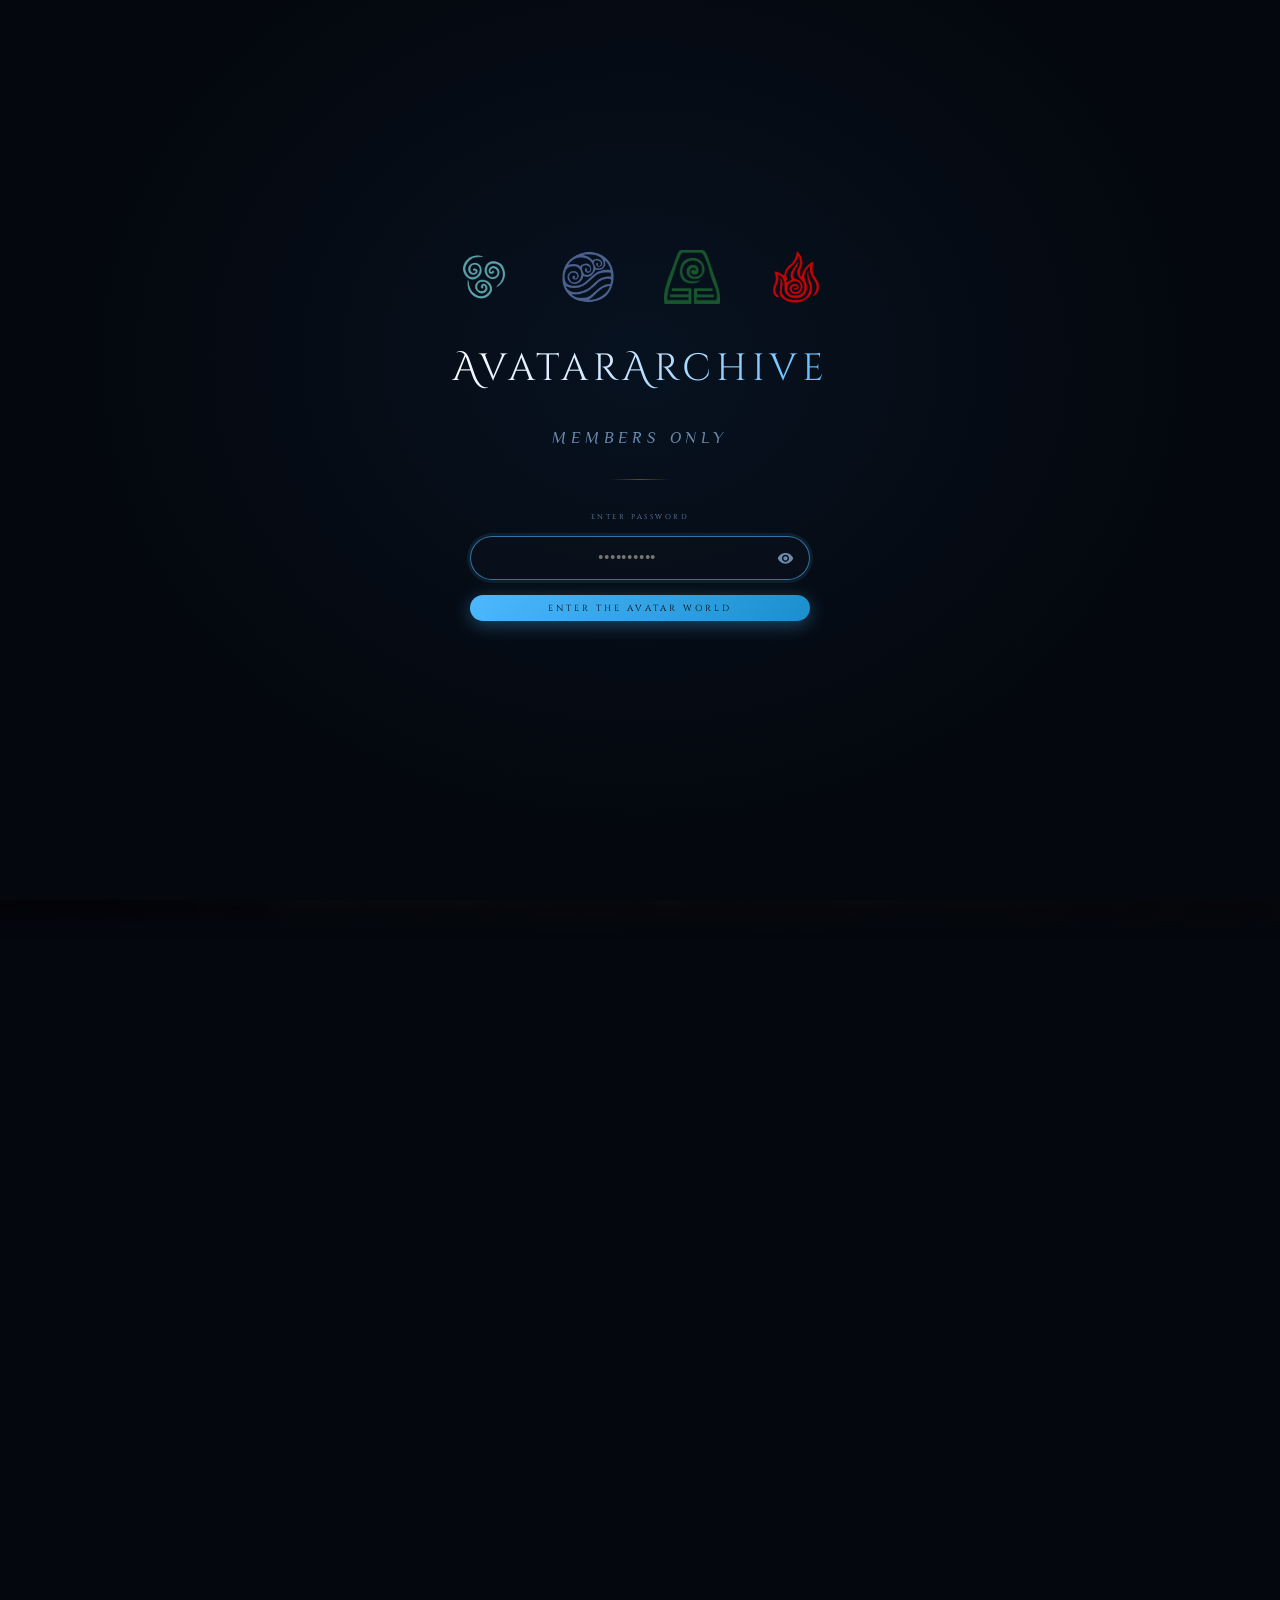
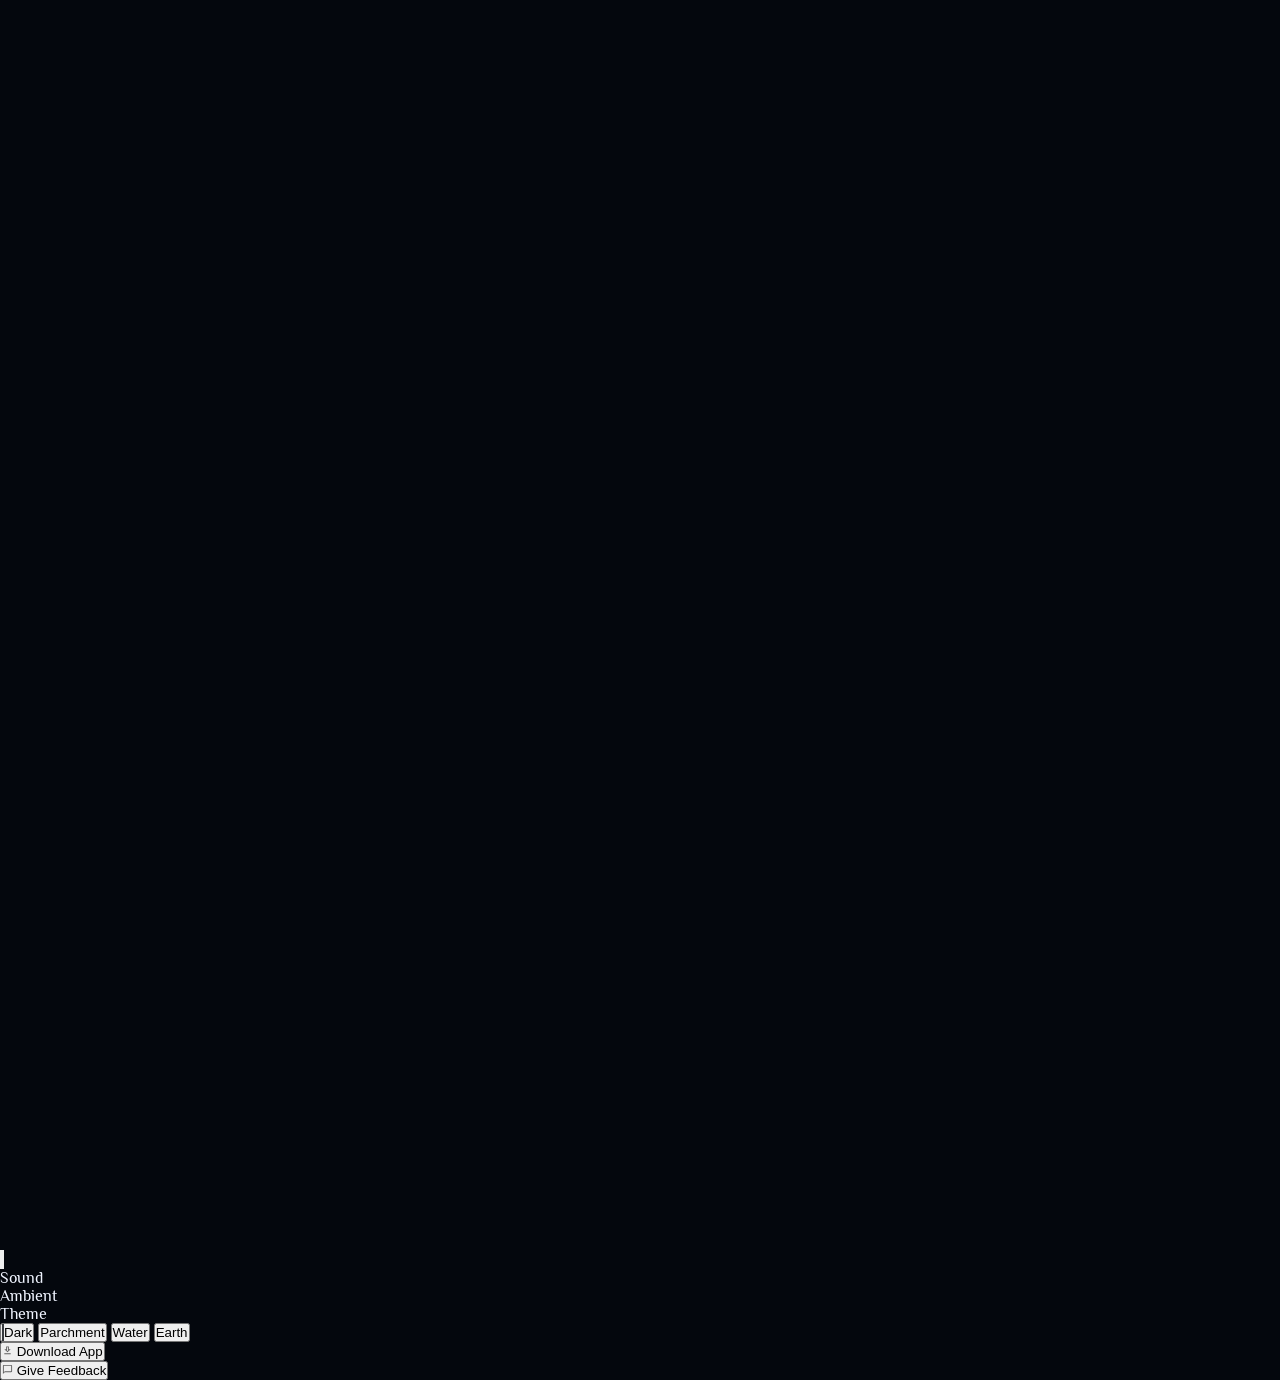
==== commit 29d08477: "df" ====
--- a/atla.html
+++ b/atla.html
@@ -837,14 +837,39 @@
     if (e.target.closest(CLICK_SEL)) playClickSfx();
   }, { passive: true });
 
-  // ── Delegated hover listener (mouseover = fires once per enter) ───────────
-  let _hoverCooldown = false;
+  // ── Delegated hover listener ─────────────────────────────────────────────
+  // Only fire when entering a NEW interactive element — compare the closest
+  // HOVER_SEL ancestor for both target and relatedTarget so moving between
+  // child nodes inside the same card doesn't re-trigger the sound.
+  let _lastHovered = null;
+  function _outerMatch(el) {
+    // Walk up to find the outermost ancestor that also matches HOVER_SEL
+    // so moving between children of the same card doesn't re-fire
+    let outer = el, p = el.parentElement;
+    while (p && p !== document.body) {
+      if (p.matches && p.matches(HOVER_SEL)) outer = p;
+      p = p.parentElement;
+    }
+    return outer;
+  }
   document.addEventListener('mouseover', function (e) {
-    if (_hoverCooldown) return;
-    if (e.target.closest(HOVER_SEL)) {
-      playHoverSfx();
-      _hoverCooldown = true;
-      setTimeout(() => { _hoverCooldown = false; }, 80); // max ~12 ticks/s
+    const el = e.target.closest(HOVER_SEL);
+    if (!el) return;
+    const outer = _outerMatch(el);
+    const fromEl = e.relatedTarget ? e.relatedTarget.closest(HOVER_SEL) : null;
+    const fromOuter = fromEl ? _outerMatch(fromEl) : null;
+    if (outer === fromOuter || outer === _lastHovered) return;
+    _lastHovered = outer;
+    playHoverSfx();
+  }, { passive: true });
+  document.addEventListener('mouseout', function (e) {
+    const el = e.target.closest(HOVER_SEL);
+    if (!el) return;
+    const outer = _outerMatch(el);
+    if (outer === _lastHovered) {
+      const to = e.relatedTarget ? e.relatedTarget.closest(HOVER_SEL) : null;
+      const toOuter = to ? _outerMatch(to) : null;
+      if (toOuter !== outer) _lastHovered = null;
     }
   }, { passive: true });
 
@@ -877,5 +902,62 @@
 })();
 </script>
 
+
+<button id="settingsBtn" title="Settings">
+  <svg viewBox="0 0 24 24" fill="currentColor"><path d="M19.14,12.94c0.04-0.3,0.06-0.61,0.06-0.94c0-0.32-0.02-0.64-0.07-0.94l2.03-1.58c0.18-0.14,0.23-0.41,0.12-0.61 l-1.92-3.32c-0.12-0.22-0.37-0.29-0.59-0.22l-2.39,0.96c-0.5-0.38-1.03-0.7-1.62-0.94L14.4,2.81c-0.04-0.24-0.24-0.41-0.48-0.41 h-3.84c-0.24,0-0.43,0.17-0.47,0.41L9.25,5.35C8.66,5.59,8.12,5.92,7.63,6.29L5.24,5.33c-0.22-0.08-0.47,0-0.59,0.22L2.74,8.87 C2.62,9.08,2.66,9.34,2.86,9.48l2.03,1.58C4.84,11.36,4.8,11.69,4.8,12s0.02,0.64,0.07,0.94l-2.03,1.58 c-0.18,0.14-0.23,0.41-0.12,0.61l1.92,3.32c0.12,0.22,0.37,0.29,0.59,0.22l2.39-0.96c0.5,0.38,1.03,0.7,1.62,0.94l0.36,2.54 c0.05,0.24,0.24,0.41,0.48,0.41h3.84c0.24,0,0.44-0.17,0.47-0.41l0.36-2.54c0.59-0.24,1.13-0.56,1.62-0.94l2.39,0.96 c0.22,0.08,0.47,0,0.59-0.22l1.92-3.32c0.12-0.22,0.07-0.47-0.12-0.61L19.14,12.94z M12,15.6c-1.98,0-3.6-1.62-3.6-3.6 s1.62-3.6,3.6-3.6s3.6,1.62,3.6,3.6S13.98,15.6,12,15.6z"/></svg>
+</button>
+
+<!-- Settings panel -->
+<div id="settingsPanel">
+  <!-- Ambient sound -->
+  <div class="sp-section">
+    <div class="sp-section-label">Sound</div>
+    <div class="sp-ambient-row" id="ambientRow" title="Toggle ambient sound">
+      <div class="sp-ambient-label">
+        <div class="ambient-wave">
+          <span style="height:5px"></span>
+          <span style="height:9px"></span>
+          <span style="height:7px"></span>
+          <span style="height:11px"></span>
+        </div>
+        Ambient
+      </div>
+      <div class="sp-toggle"></div>
+    </div>
+  </div>
+  <div class="sp-divider"></div>
+  <!-- Theme -->
+  <div class="sp-section">
+    <div class="sp-section-label">Theme</div>
+    <button class="theme-opt active" data-theme="dark">
+      <span class="theme-swatch" style="background:#04070d;border:1px solid rgba(255,255,255,.2)"></span> Dark
+    </button>
+    <button class="theme-opt" data-theme="theme-parchment">
+      <span class="theme-swatch" style="background:#c9a84c"></span> Parchment
+    </button>
+    <button class="theme-opt" data-theme="theme-water">
+      <span class="theme-swatch" style="background:#4db8ff"></span> Water
+    </button>
+    <button class="theme-opt" data-theme="theme-earth">
+      <span class="theme-swatch" style="background:#6abf69"></span> Earth
+    </button>
+  </div>
+  <div class="sp-divider"></div>
+  <!-- Install -->
+  <div class="sp-section">
+    <button class="sp-install-row" id="installBtn" title="Download AvatarArchive App">
+      <svg viewBox="0 0 24 24" fill="currentColor" style="width:11px;height:11px;flex-shrink:0;opacity:.6"><path d="M19 9h-4V3H9v6H5l7 7 7-7zm-8 2V5h2v6h1.17L12 13.17 9.83 11H11zm-6 7h14v2H5v-2z"/></svg>
+      Download App
+    </button>
+  </div>
+  <div class="sp-divider"></div>
+  <!-- Feedback -->
+  <div class="sp-section">
+    <button class="sp-install-row" id="feedbackBtn" title="Send feedback">
+      <svg viewBox="0 0 24 24" fill="currentColor" style="width:11px;height:11px;flex-shrink:0;opacity:.6"><path d="M20 2H4c-1.1 0-2 .9-2 2v18l4-4h14c1.1 0 2-.9 2-2V4c0-1.1-.9-2-2-2zm0 14H6l-2 2V4h16v12z"/></svg>
+      Give Feedback
+    </button>
+  </div>
+</div>
 </body>
 </html>
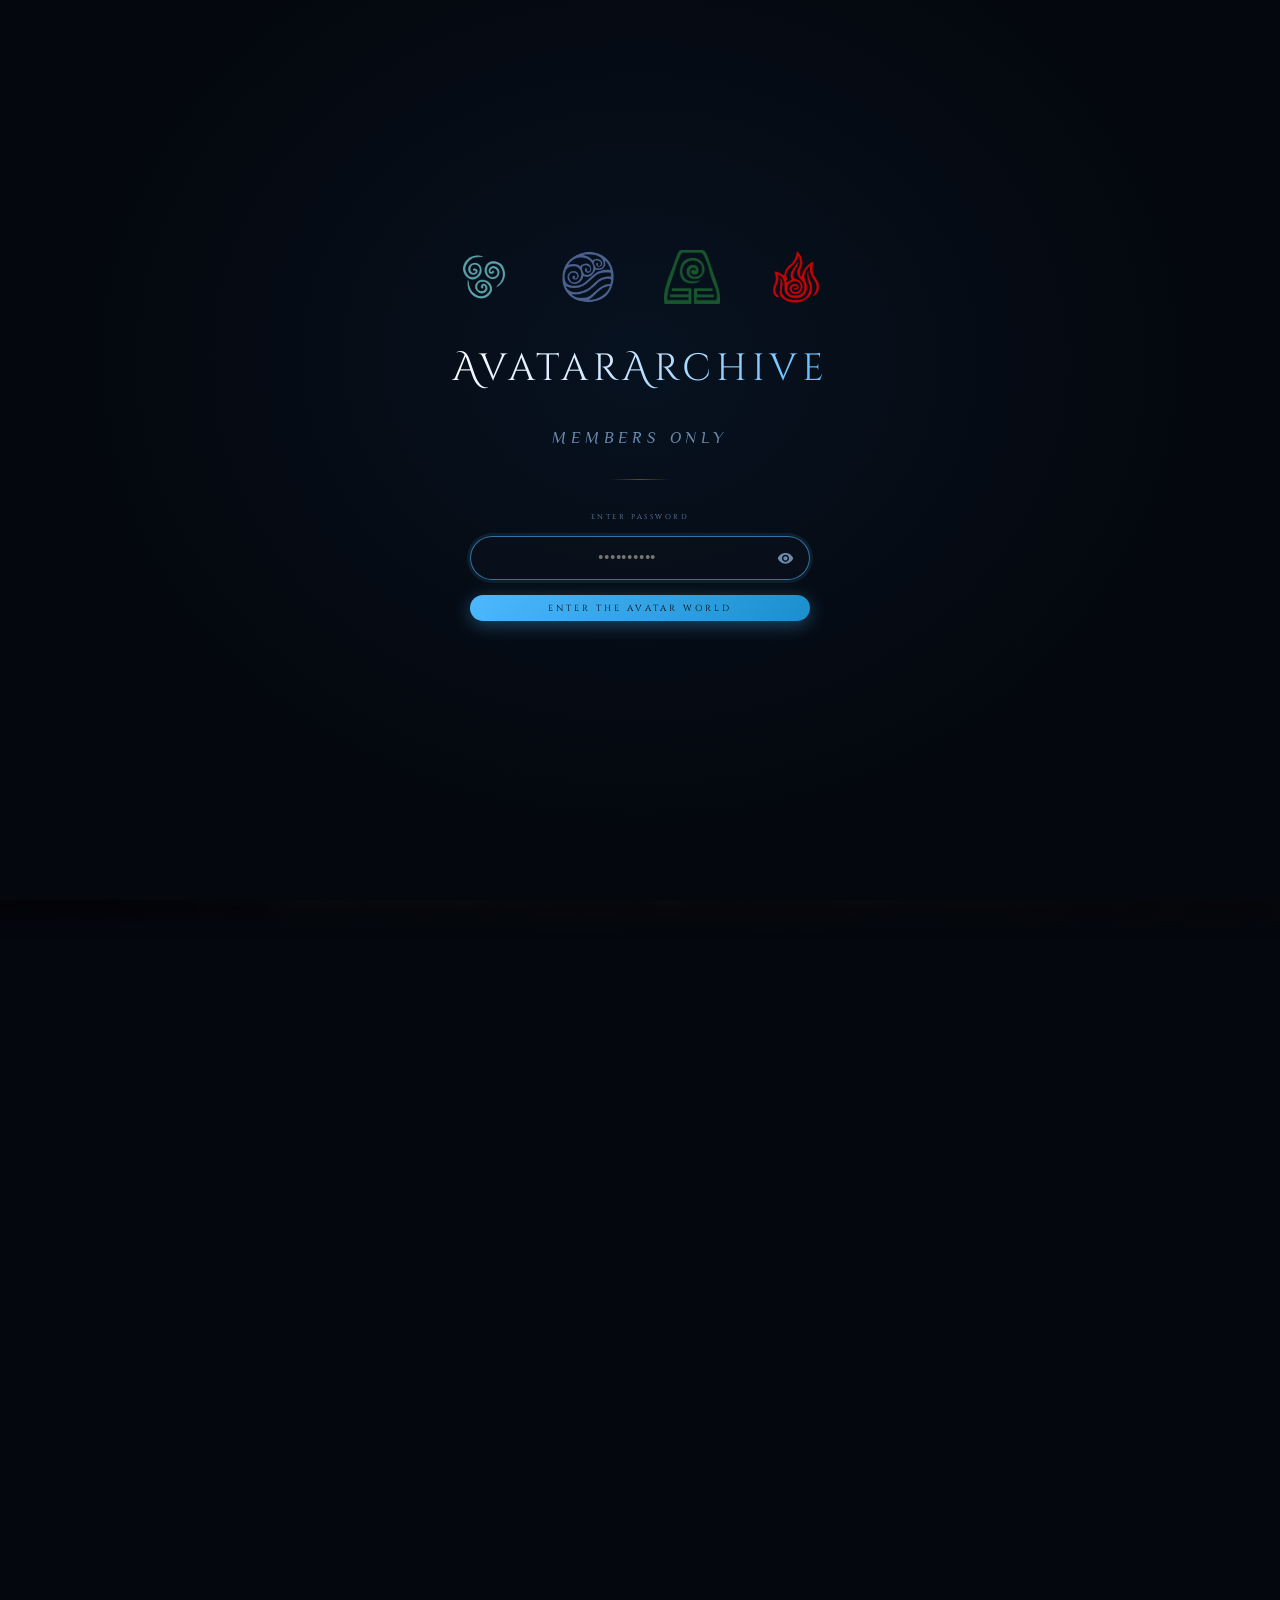
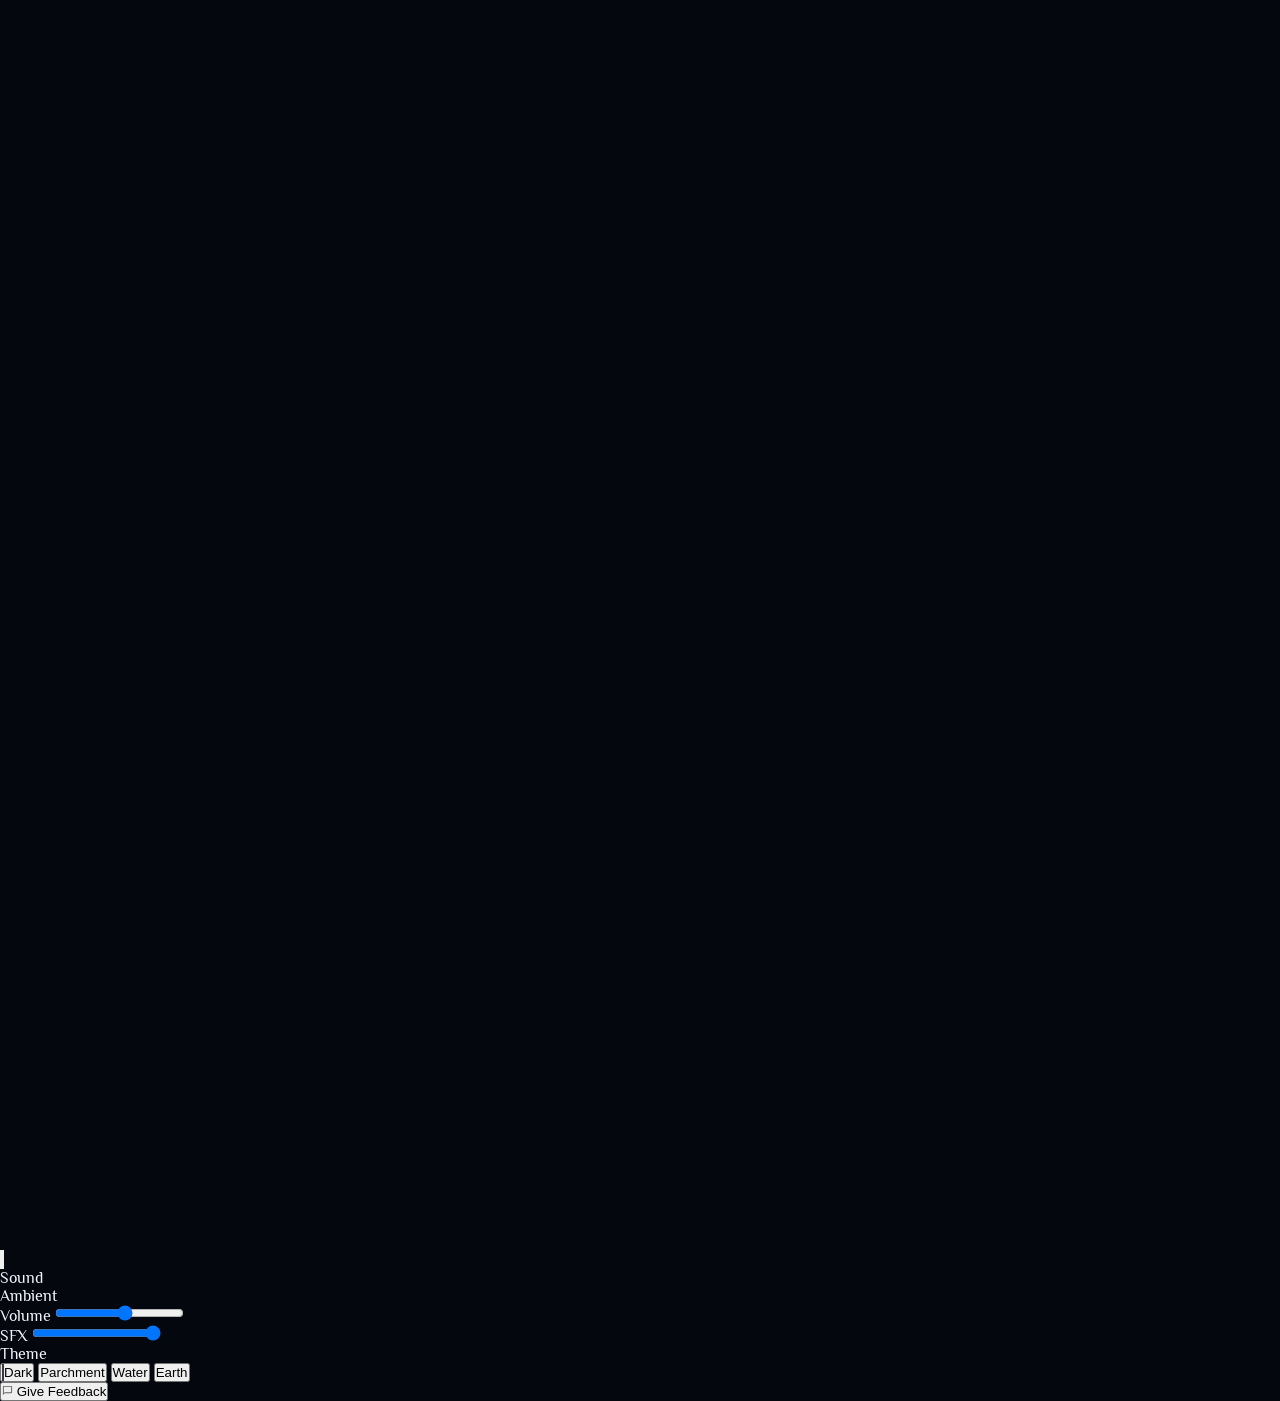
==== commit 55b00d06: "d" ====
--- a/atla.html
+++ b/atla.html
@@ -903,13 +903,14 @@
 </script>
 
 
+<!-- Unified settings button -->
 <button id="settingsBtn" title="Settings">
   <svg viewBox="0 0 24 24" fill="currentColor"><path d="M19.14,12.94c0.04-0.3,0.06-0.61,0.06-0.94c0-0.32-0.02-0.64-0.07-0.94l2.03-1.58c0.18-0.14,0.23-0.41,0.12-0.61 l-1.92-3.32c-0.12-0.22-0.37-0.29-0.59-0.22l-2.39,0.96c-0.5-0.38-1.03-0.7-1.62-0.94L14.4,2.81c-0.04-0.24-0.24-0.41-0.48-0.41 h-3.84c-0.24,0-0.43,0.17-0.47,0.41L9.25,5.35C8.66,5.59,8.12,5.92,7.63,6.29L5.24,5.33c-0.22-0.08-0.47,0-0.59,0.22L2.74,8.87 C2.62,9.08,2.66,9.34,2.86,9.48l2.03,1.58C4.84,11.36,4.8,11.69,4.8,12s0.02,0.64,0.07,0.94l-2.03,1.58 c-0.18,0.14-0.23,0.41-0.12,0.61l1.92,3.32c0.12,0.22,0.37,0.29,0.59,0.22l2.39-0.96c0.5,0.38,1.03,0.7,1.62,0.94l0.36,2.54 c0.05,0.24,0.24,0.41,0.48,0.41h3.84c0.24,0,0.44-0.17,0.47-0.41l0.36-2.54c0.59-0.24,1.13-0.56,1.62-0.94l2.39,0.96 c0.22,0.08,0.47,0,0.59-0.22l1.92-3.32c0.12-0.22,0.07-0.47-0.12-0.61L19.14,12.94z M12,15.6c-1.98,0-3.6-1.62-3.6-3.6 s1.62-3.6,3.6-3.6s3.6,1.62,3.6,3.6S13.98,15.6,12,15.6z"/></svg>
 </button>
 
 <!-- Settings panel -->
 <div id="settingsPanel">
-  <!-- Ambient sound -->
+  <!-- Sound -->
   <div class="sp-section">
     <div class="sp-section-label">Sound</div>
     <div class="sp-ambient-row" id="ambientRow" title="Toggle ambient sound">
@@ -923,6 +924,14 @@
         Ambient
       </div>
       <div class="sp-toggle"></div>
+    </div>
+    <div class="sp-vol-row">
+      <span class="sp-vol-label">Volume</span>
+      <input class="sp-vol-slider" id="ambientVolSlider" type="range" min="0" max="100" value="55" title="Ambient volume">
+    </div>
+    <div class="sp-vol-row">
+      <span class="sp-vol-label">SFX</span>
+      <input class="sp-vol-slider" id="sfxVolSlider" type="range" min="0" max="100" value="100" title="UI sound effects volume">
     </div>
   </div>
   <div class="sp-divider"></div>
@@ -943,14 +952,6 @@
     </button>
   </div>
   <div class="sp-divider"></div>
-  <!-- Install -->
-  <div class="sp-section">
-    <button class="sp-install-row" id="installBtn" title="Download AvatarArchive App">
-      <svg viewBox="0 0 24 24" fill="currentColor" style="width:11px;height:11px;flex-shrink:0;opacity:.6"><path d="M19 9h-4V3H9v6H5l7 7 7-7zm-8 2V5h2v6h1.17L12 13.17 9.83 11H11zm-6 7h14v2H5v-2z"/></svg>
-      Download App
-    </button>
-  </div>
-  <div class="sp-divider"></div>
   <!-- Feedback -->
   <div class="sp-section">
     <button class="sp-install-row" id="feedbackBtn" title="Send feedback">
@@ -959,5 +960,4 @@
     </button>
   </div>
 </div>
-</body>
-</html>
+</body>
